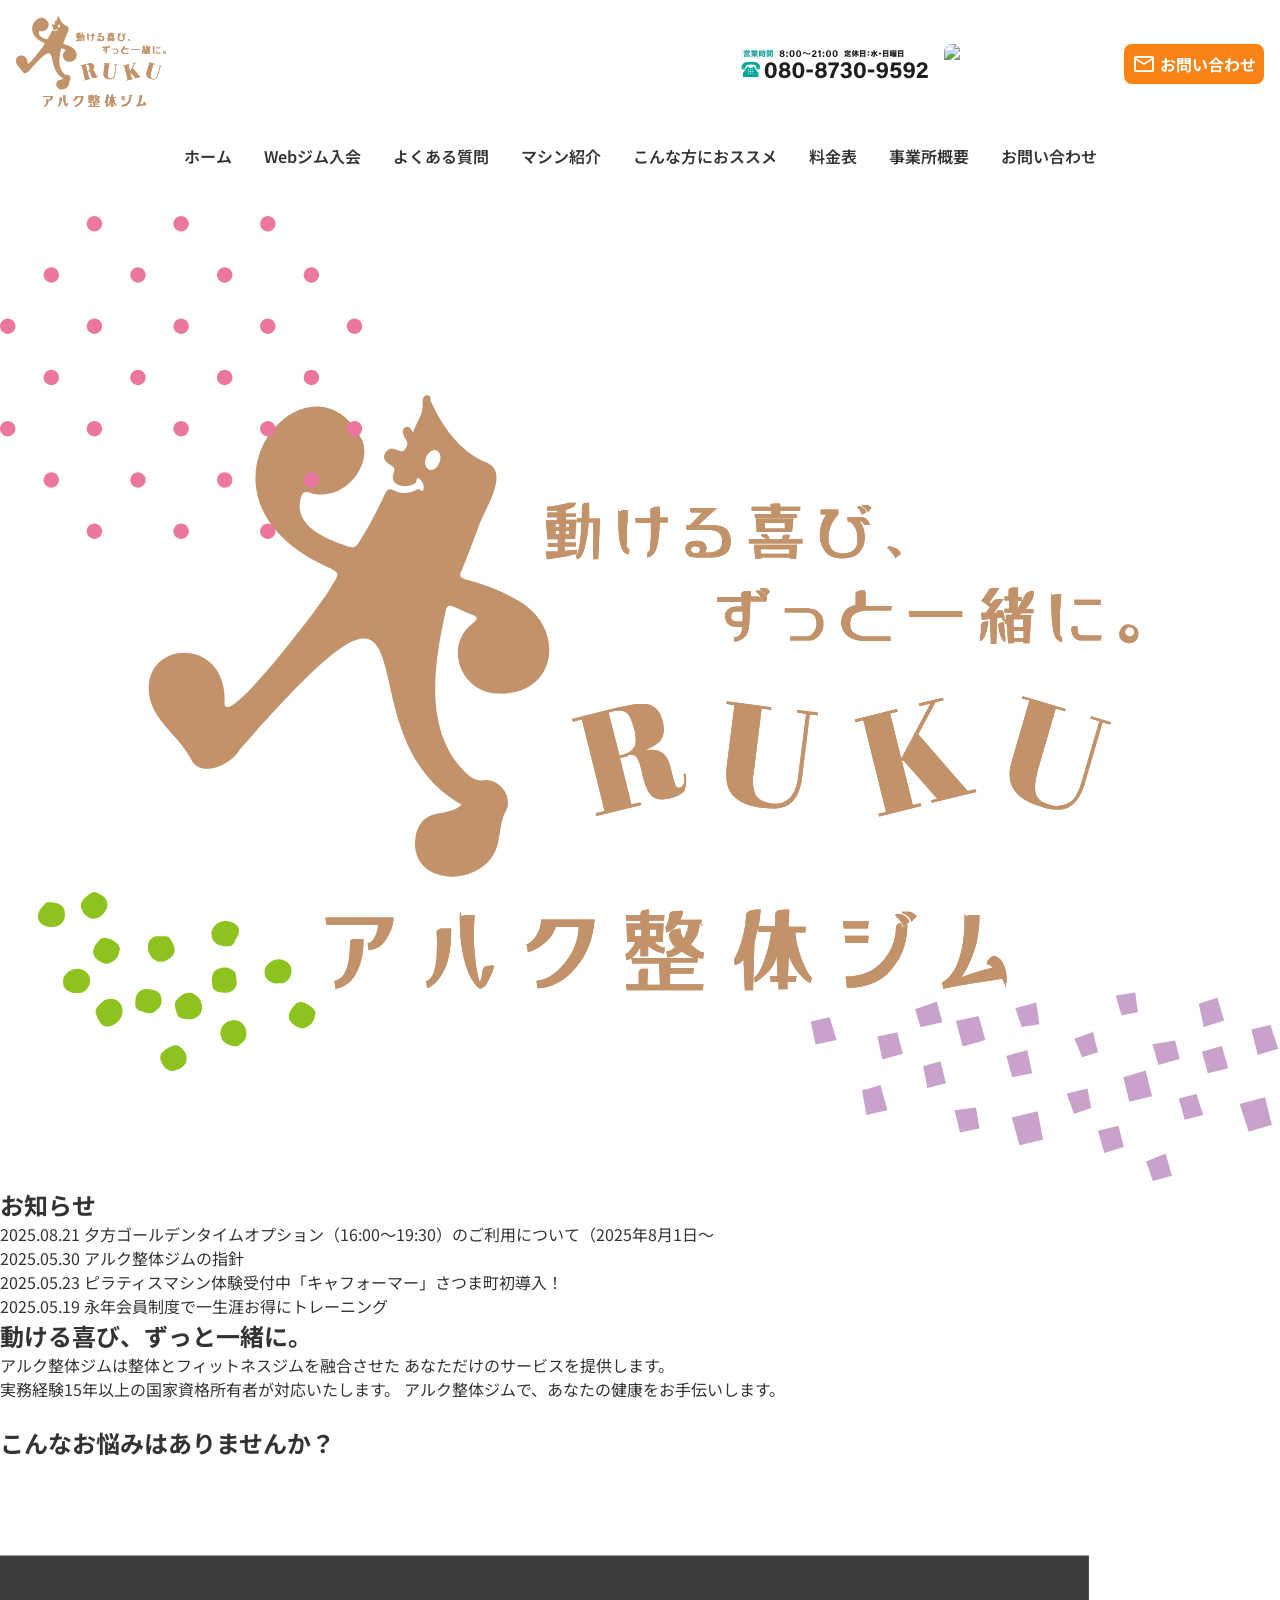
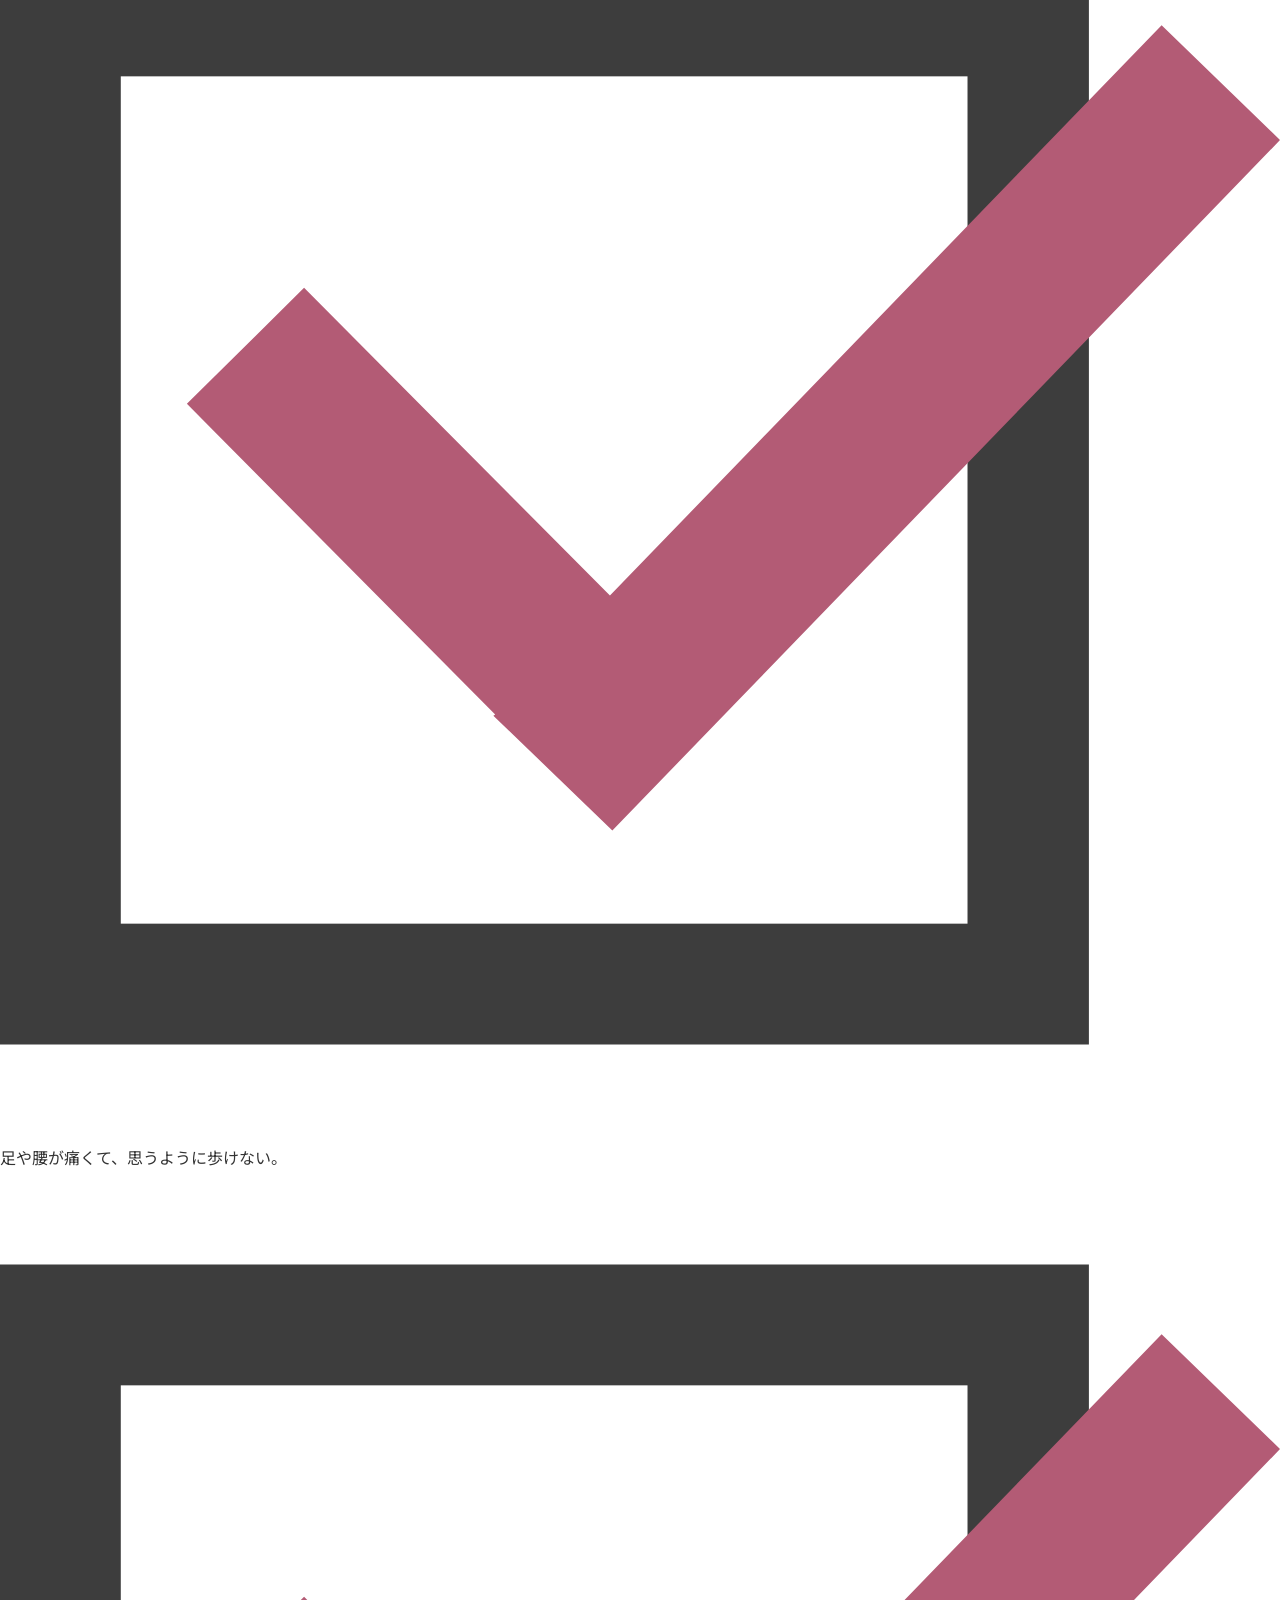
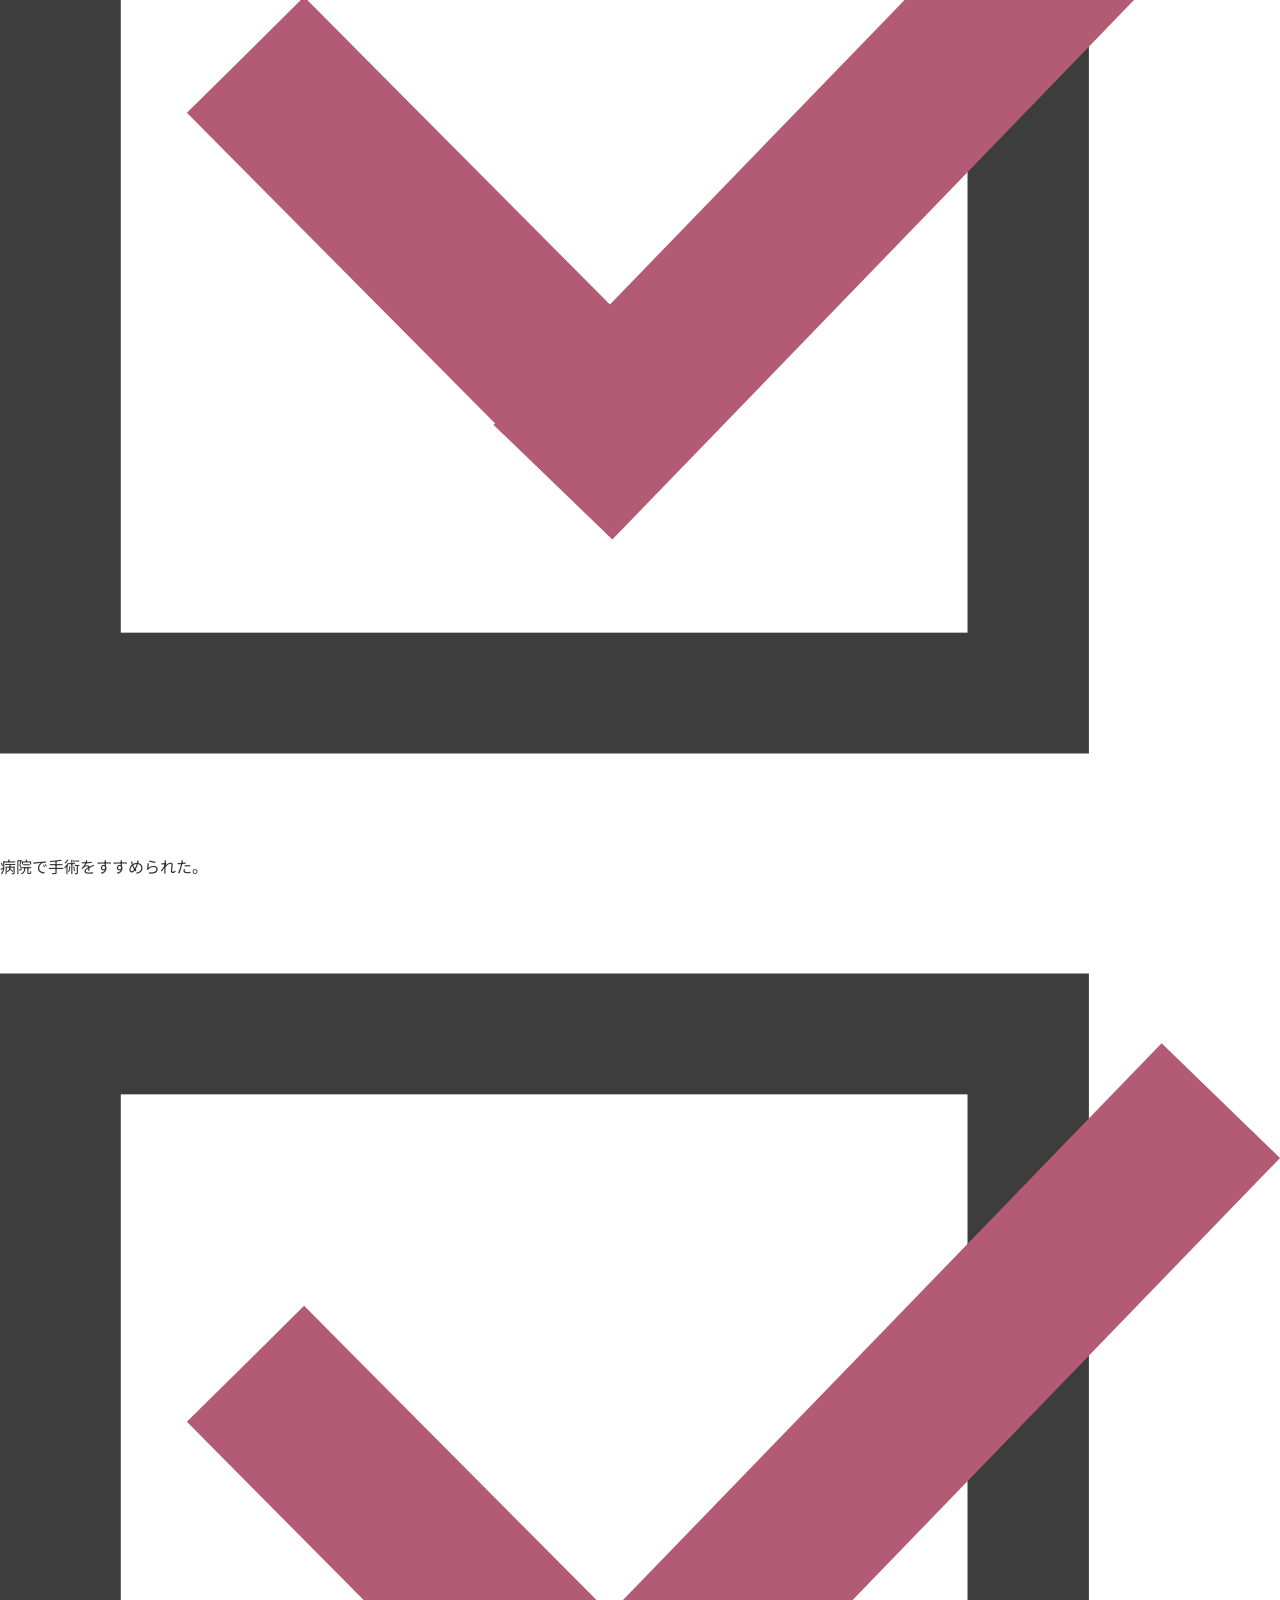
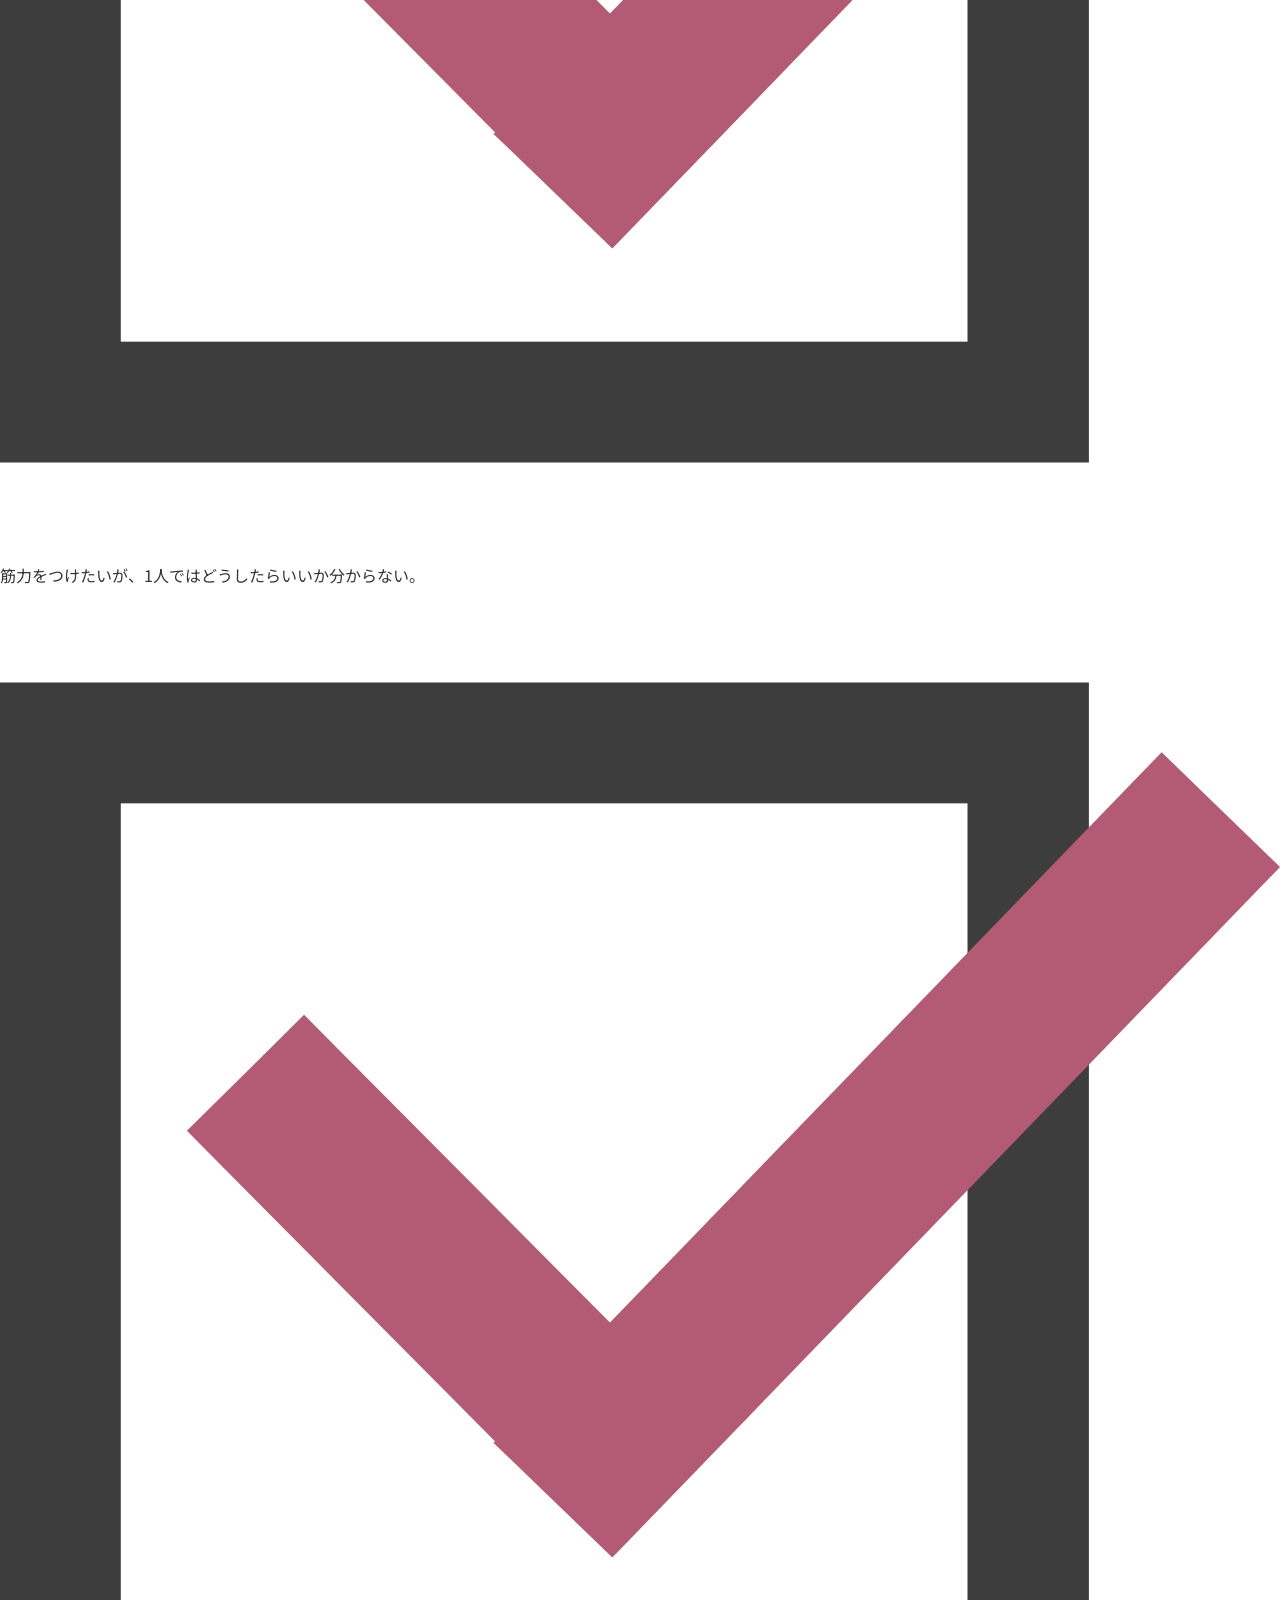
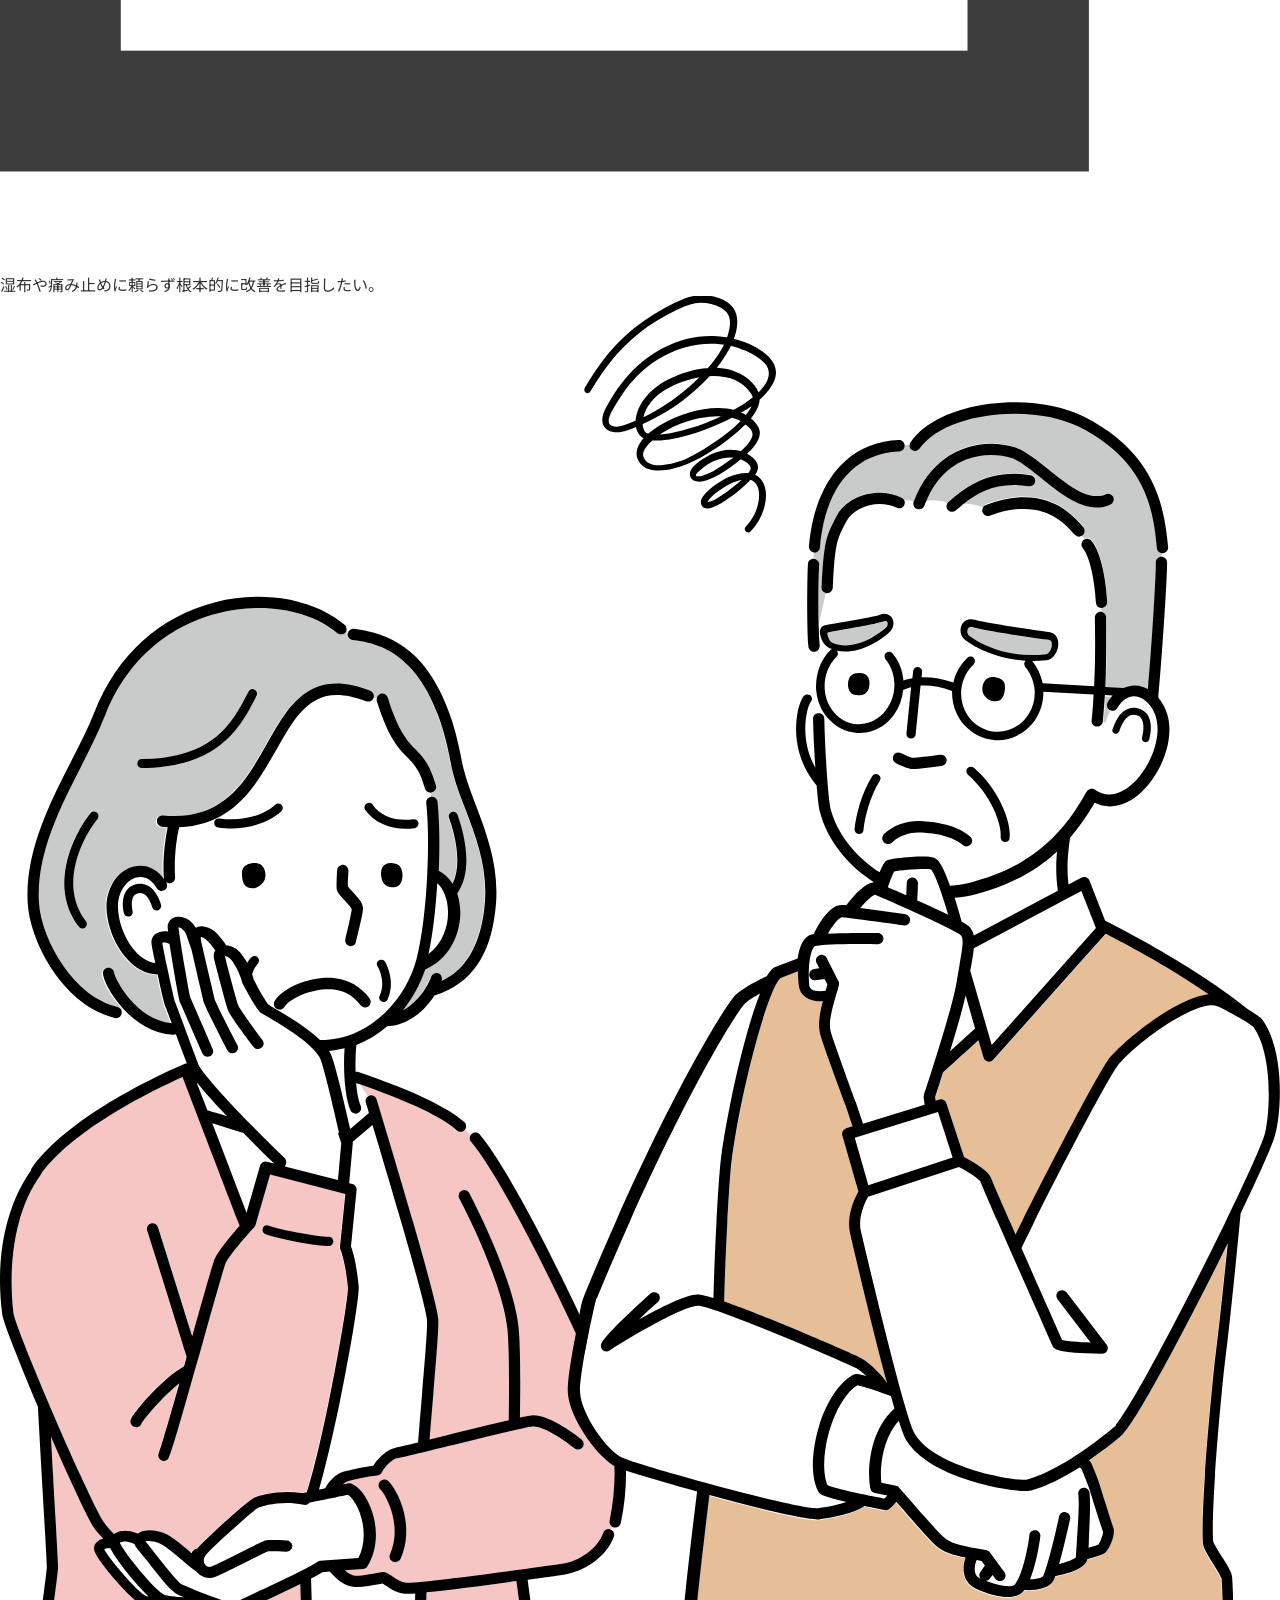
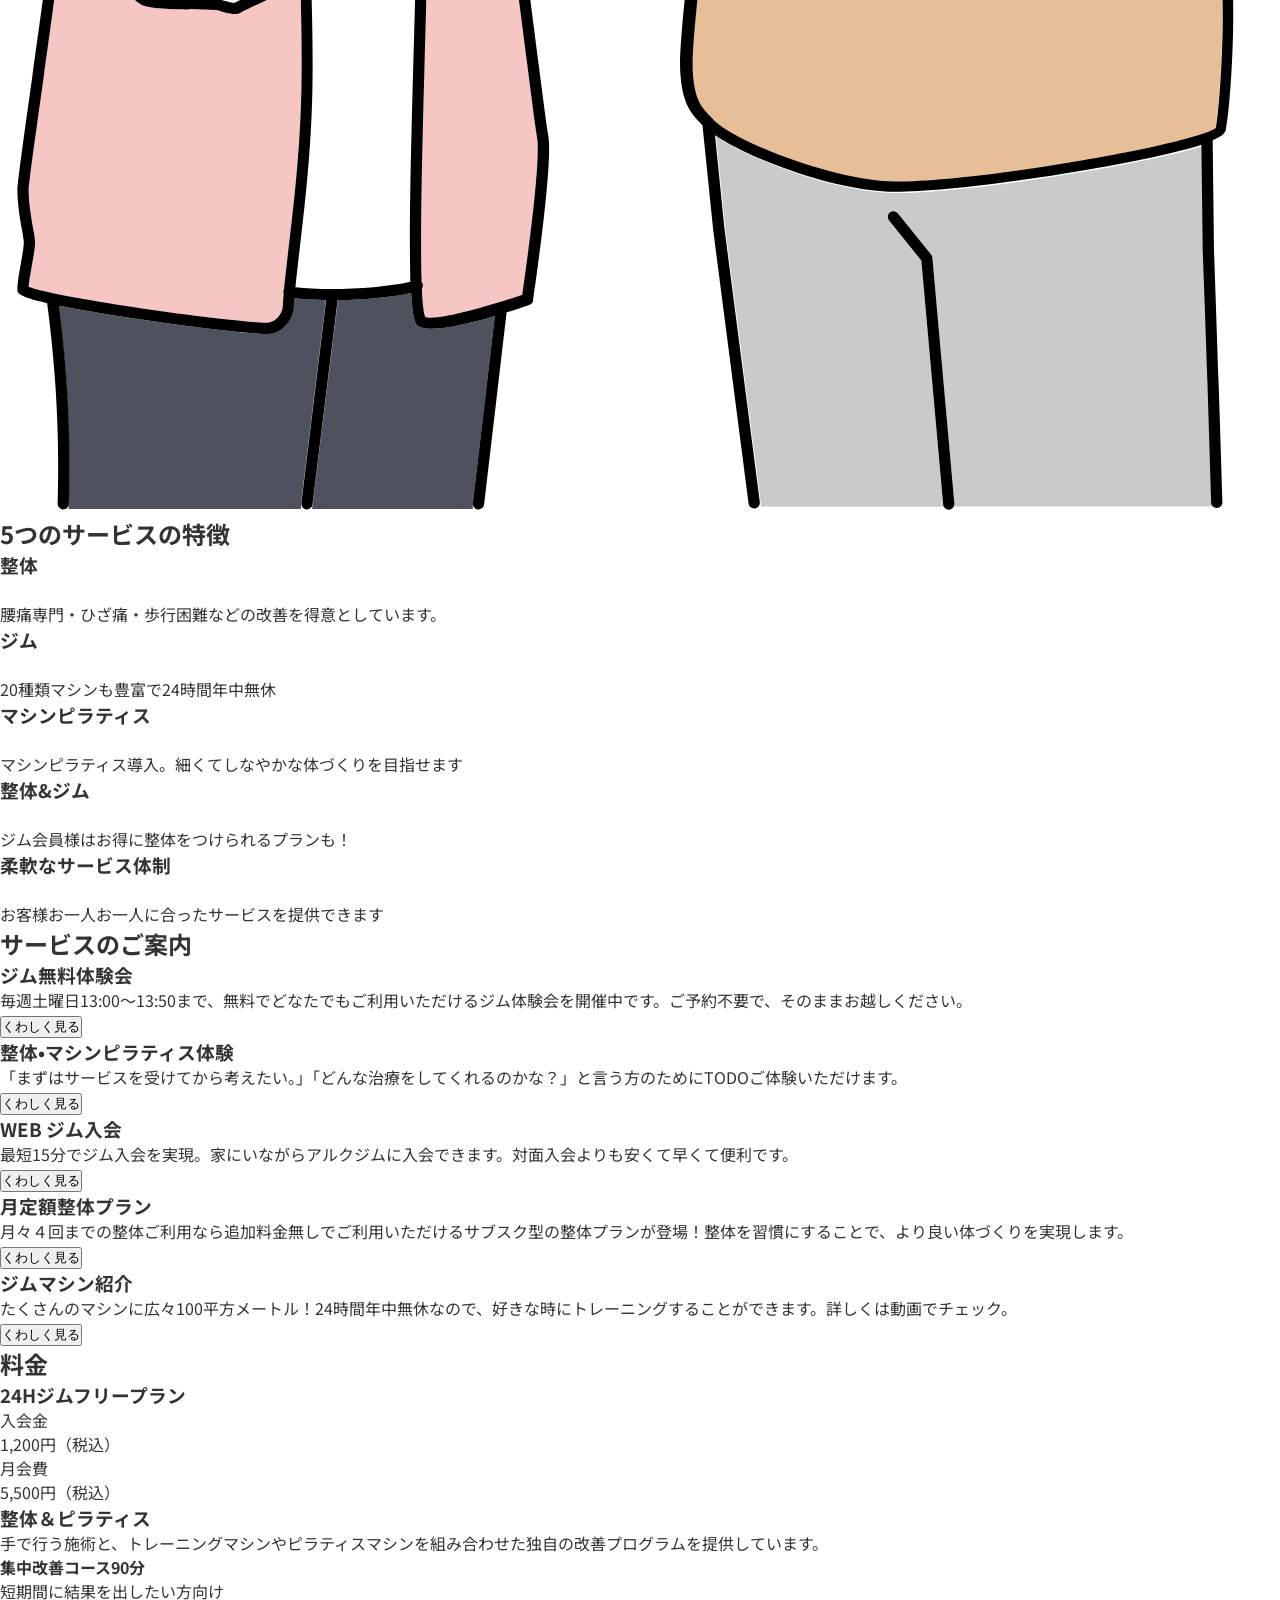
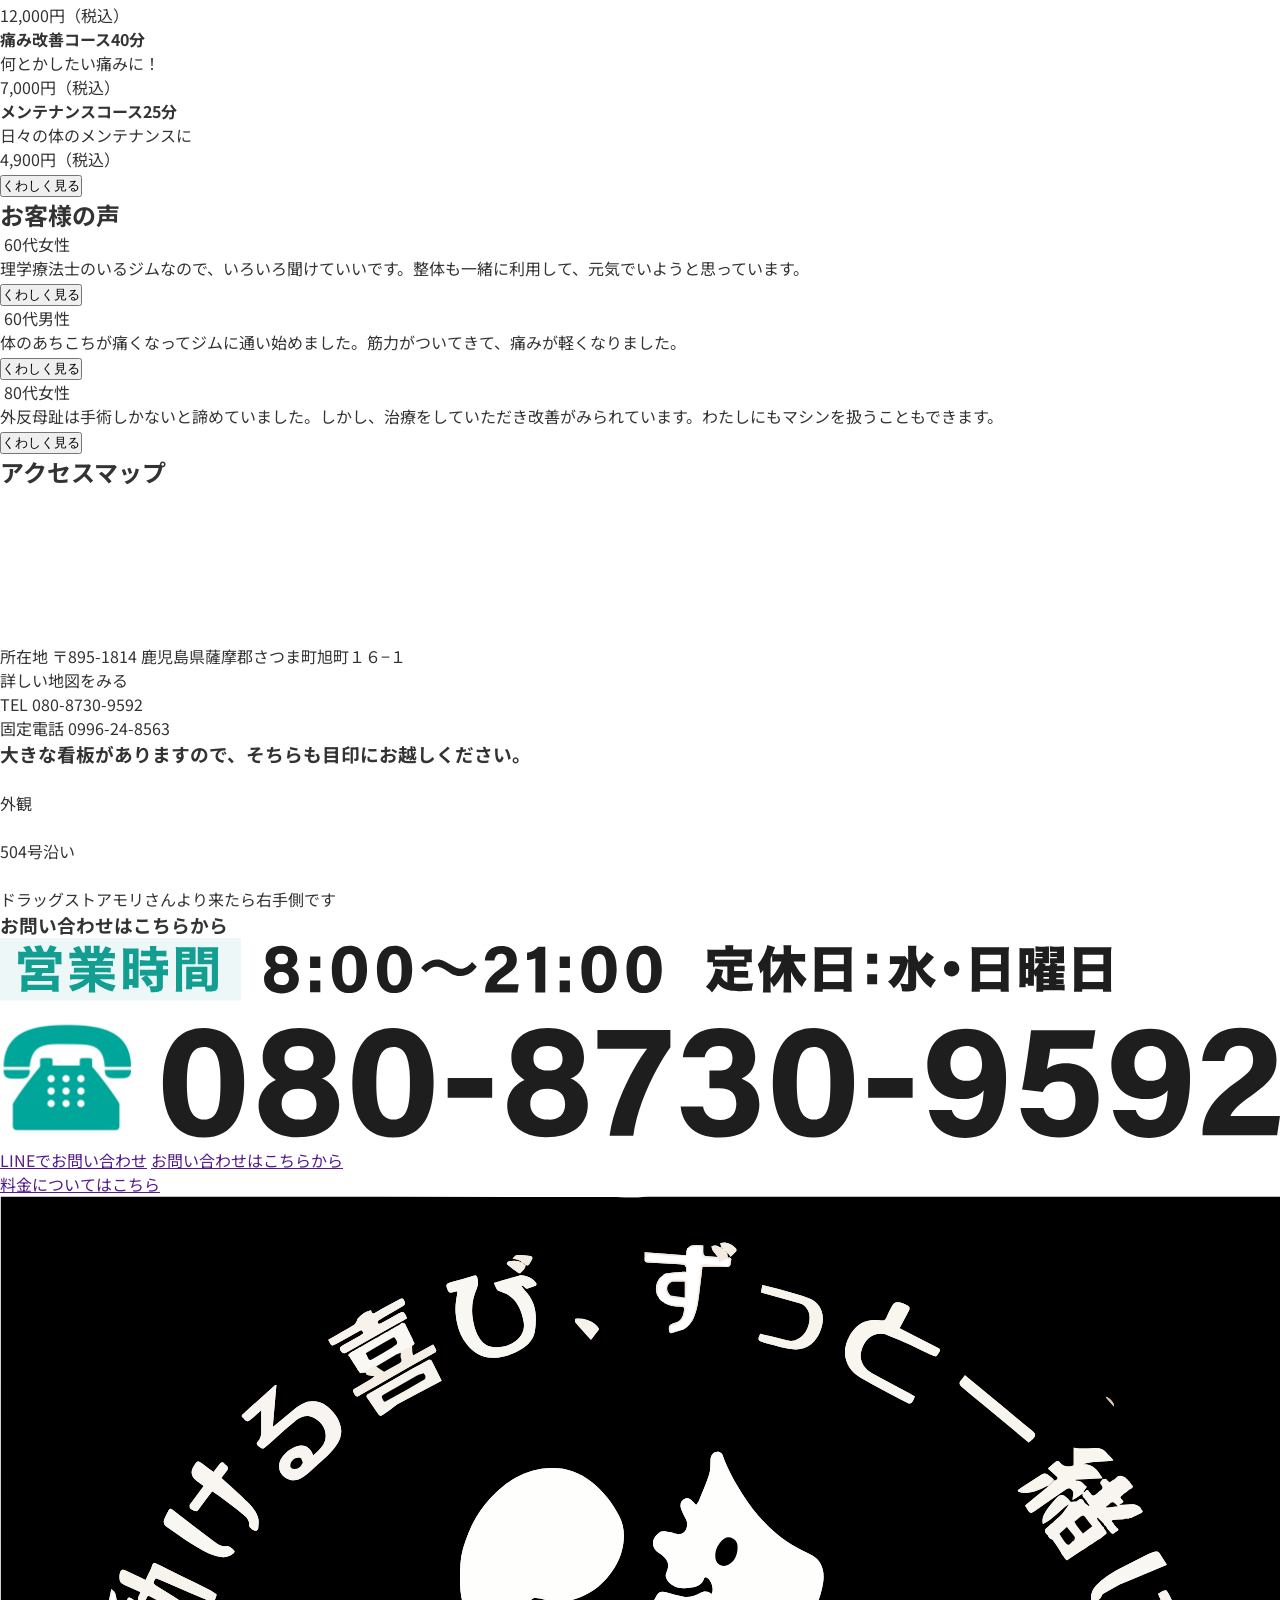
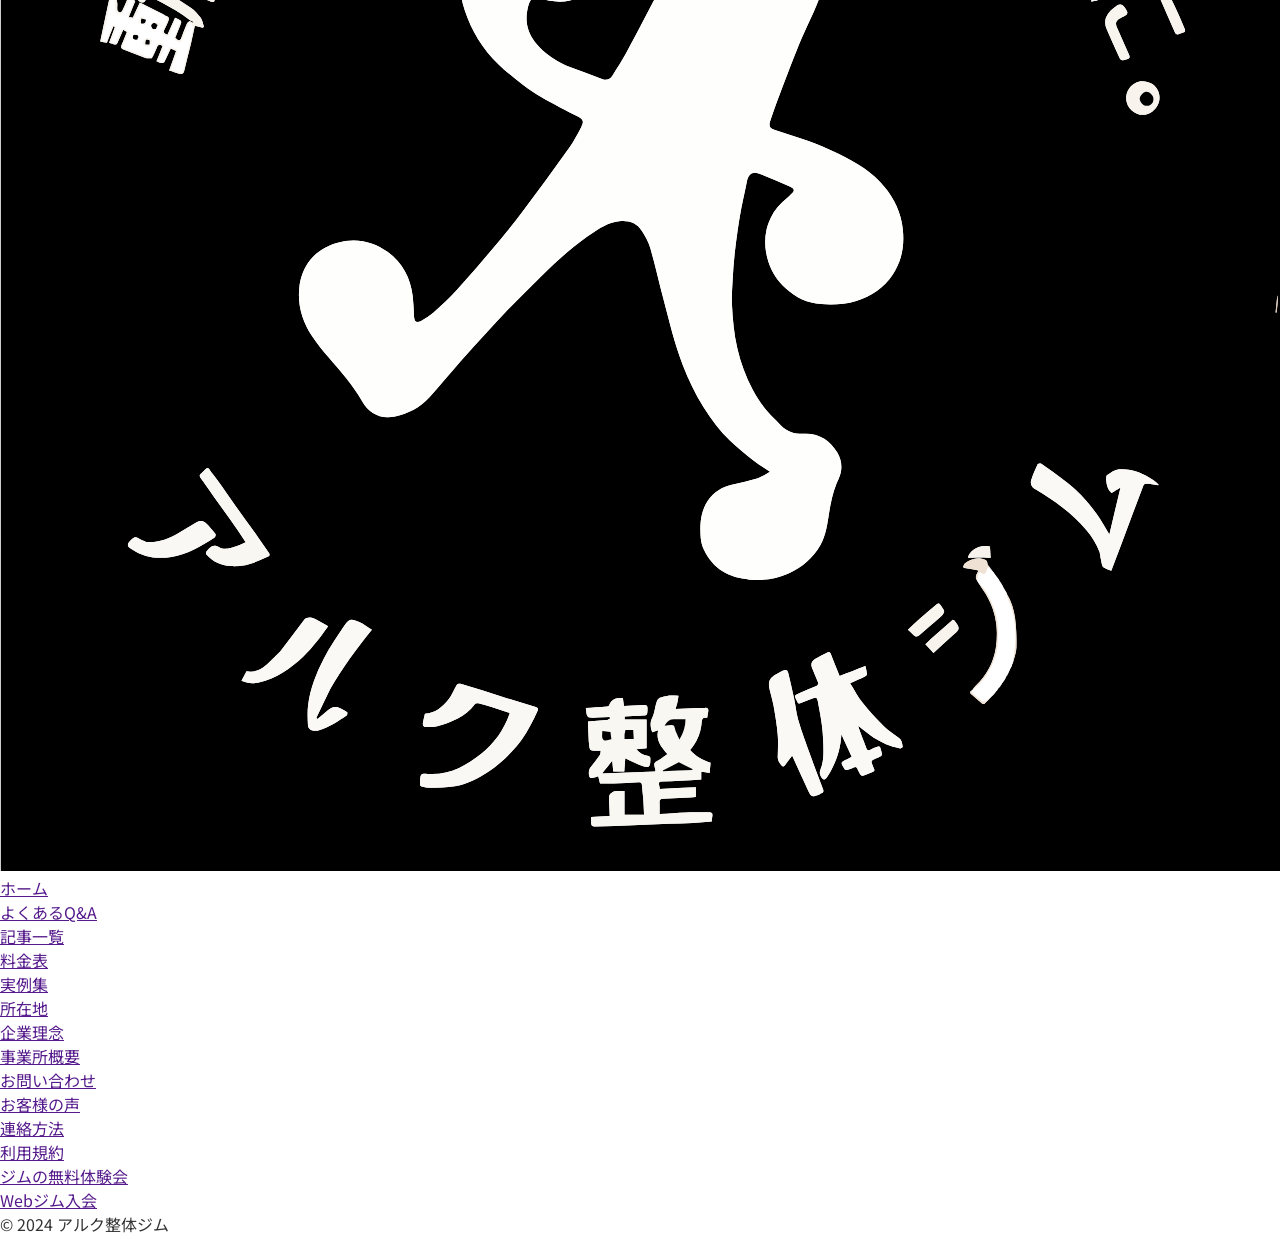
==== index.html @ ef6fdf15 "Add nav dropdown button" ====
<!DOCTYPE html>
<html lang="en">
  <head>
    <meta charset="UTF-8">
    <meta name="viewport" content="width=device-width, initial-scale=1.0">
    <meta name="description" content="アルク整体ジム">
    <link rel="stylesheet" href="styles.css">
    <script src="script.js" defer></script>
    <title>アルク整体ジム</title>
  </head>
  <body>
    <header class="header">
      <div class="header-top">
        <a href="">
          <img class="header-logo" src="assets/images/aruku-logo.svg" alt="動ける喜び、ずっと一緒に。アルク整体ジム">
        </a>
        <div>
          <a id="header-phone-banner" class="btn header-btn" href="">
            <img src="assets/images/phone-banner.svg" alt="080-8730-9592">
          </a>
          <a id="header-line-banner" class="btn header-btn" href="">
            <img src="assets/images/line-banner.png" alt="LINEでお問い合わせ">
          </a>
          <a id="header-contact-btn" class="btn header-btn btn-contact" href="">
            <svg>
              <use href="assets/icons.svg#mail-icon"></use>
            </svg>
            <span>お問い合わせ</span>
          </a>
          <button id="nav-dropdown-btn" class="btn">
            <svg>
              <use href="assets/icons.svg#menu-icon"></use>
            </svg>
          </button>
        </div>
      </div>
      <nav class="header-nav">
        <ul>
          <li><a href="#">ホーム</a></li>
          <li><a href="#">Webジム入会</a></li>
          <li><a href="#">よくある質問</a></li>
          <li><a href="#">マシン紹介</a></li>
          <li><a href="#">こんな方におススメ</a></li>
          <li><a href="#">料金表</a></li>
          <li><a href="#">事業所概要</a></li>
          <li><a href="#">お問い合わせ</a></li>
        </ul>
      </nav>
    </header>
    <section>
      <img src="assets/images/hero-img.png" alt="">
      <img src="assets/images/aruku-logo-decorated.svg" alt="動ける喜び、ずっと一緒に。アルク整体ジム">
      <div>
        <h2>お知らせ</h2>
        <ul>
          <li>
            <span>2025.08.21</span>
            <span>夕方ゴールデンタイムオプション（16:00〜19:30）のご利用について（2025年8月1日〜</span>
          </li>
          <li>
            <span>2025.05.30</span>
            <span>アルク整体ジムの指針</span>
          </li>
          <li>
            <span>2025.05.23</span>
            <span>ピラティスマシン体験受付中「キャフォーマー」さつま町初導入！</span>
          </li>
          <li>
            <span>2025.05.19</span>
            <span>永年会員制度で一生涯お得にトレーニング</span>
          </li>
        </ul>
      </div>
    </section>
    <section>
      <div>
        <h2>動ける喜び、ずっと一緒に。</h2>
        <p>アルク整体ジムは整体とフィットネスジムを融合させた
あなただけのサービスを提供します。</p>
        <p>実務経験15年以上の国家資格所有者が対応いたします。
アルク整体ジムで、あなたの健康をお手伝いします。</p>
        <img src="assets/images/photos/seitai-session.png" alt="">
      </div>
    </section>
    <section>
      <h2>こんなお悩みはありませんか？</h2>
      <ul>
        <li>
          <img src="assets/images/icons/checkbox-icon.svg" alt="">
          <span>足や腰が痛くて、思うように歩けない。</span>
        </li>
        <li>
          <img src="assets/images/icons/checkbox-icon.svg" alt="">
          <span>病院で手術をすすめられた。</span>
        </li>
        <li>
          <img src="assets/images/icons/checkbox-icon.svg" alt="">
          <span>筋力をつけたいが、1人ではどうしたらいいか分からない。</span>
        </li>
        <li>
          <img src="assets/images/icons/checkbox-icon.svg" alt="">
          <span>湿布や痛み止めに頼らず根本的に改善を目指したい。</span>
        </li>
      </ul>
      <img src="assets/images/worrying-people.svg" alt="">
    </section>
    <section>
      <h2>5つのサービスの特徴</h2>
      <div>
        <div>
          <h3>整体</h3>
          <img src="assets/images/icons/seitai-icon.png" alt="">
          <p>腰痛専門・ひざ痛・歩行困難などの改善を得意としています。</p>
        </div>
        <div>
          <h3>ジム</h3>
          <img src="assets/images/icons/gym-icon.png" alt="">
          <p>20種類マシンも豊富で24時間年中無休</p>
        </div>
        <div>
          <h3>マシンピラティス</h3>
          <img src="assets/images/icons/shield-icon.png" alt="">
          <p>マシンピラティス導入。細くてしなやかな体づくりを目指せます</p>
        </div>
        <div>
          <h3>整体&ジム</h3>
          <img src="assets/images/icons/toku-icon.png" alt="">
          <p>ジム会員様はお得に整体をつけられるプランも！</p>
        </div>
        <div>
          <h3>柔軟なサービス体制</h3>
          <img src="assets/images/icons/hand-heart-icon.png" alt="">
          <p>お客様お一人お一人に合ったサービスを提供できます</p>
        </div>
      </div>
    </section>
    <section>
      <h2>サービスのご案内</h2>
      <div>
        <h3>ジム無料体験会</h3>
        <p>毎週土曜日13:00〜13:50まで、無料でどなたでもご利用いただけるジム体験会を開催中です。ご予約不要で、そのままお越しください。</p>
        <button>くわしく見る</button>
        <img src="assets/images/photos/gym-stock-1.jpg" alt="">
      </div>
      <div>
        <h3>整体•マシンピラティス体験</h3>
        <p>「まずはサービスを受けてから考えたい。」「どんな治療をしてくれるのかな？」と言う方のためにTODOご体験いただけます。</p>
        <button>くわしく見る</button>
        <img src="assets/images/photos/gym-stock-2.jpg" alt="">
      </div>
      <div>
        <h3>WEB ジム入会</h3>
        <p>最短15分でジム入会を実現。家にいながらアルクジムに入会できます。対面入会よりも安くて早くて便利です。</p>
        <button>くわしく見る</button>
        <img src="assets/images/photos/woman-browsing.jpg" alt="">
      </div>
      <div>
        <h3>月定額整体プラン</h3>
        <p>月々４回までの整体ご利用なら追加料金無しでご利用いただけるサブスク型の整体プランが登場！整体を習慣にすることで、より良い体づくりを実現します。</p>
        <button>くわしく見る</button>
        <img src="assets/images/photos/seitai-stock.jpg" alt="">
      </div>
      <div>
        <h3>ジムマシン紹介</h3>
        <p>たくさんのマシンに広々100平方メートル！24時間年中無休なので、好きな時にトレーニングすることができます。詳しくは動画でチェック。</p>
        <button>くわしく見る</button>
        <img src="assets/images/photos/seitai-stock.jpg" alt="">
      </div>
    </section>
    <section>
      <h2>料金</h2>
      <div>
        <h3>24Hジムフリープラン</h3>
        <div>
          <p>入会金</p>
          <p><span>1,200</span>円（税込）</p>
        </div>
        <div>
          <p>月会費</p>
          <p><span>5,500</span>円（税込）</p>
        </div>
      </div>
      <h3>整体＆ピラティス</h3>
      <p>手で行う施術と、トレーニングマシンやピラティスマシンを組み合わせた独自の改善プログラムを提供しています。</p>
      <div>
        <div>
          <h4>集中改善コース<span>90</span>分</h4>
          <p>短期間に結果を出したい方向け</p>
          <p><span>12,000</span>円（税込）</p>
        </div>
        <div>
          <h4>痛み改善コース<span>40</span>分</h4>
          <p>何とかしたい痛みに！</p>
          <p><span>7,000</span>円（税込）</p>
        </div>
        <div>
          <h4>メンテナンスコース<span>25</span>分</h4>
          <p>日々の体のメンテナンスに</p>
          <p><span>4,900</span>円（税込）</p>
        </div>
      </div>
      <button>くわしく見る</button>
    </section>
    <section>
      <h2>お客様の声</h2>
      <div>
        <div>
          <div>
            <img src="assets/images/icons/customer-avatar-1.png" alt="">
            <span>60代女性</span>
          </div>
          <p>理学療法士のいるジムなので、いろいろ聞けていいです。整体も一緒に利用して、元気でいようと思っています。</p>
          <button>くわしく見る</button>
        </div>
        <div>
          <div>
            <img src="assets/images/icons/customer-avatar-2.png" alt="">
            <span>60代男性</span>
          </div>
          <p>体のあちこちが痛くなってジムに通い始めました。筋力がついてきて、痛みが軽くなりました。</p>
          <button>くわしく見る</button>
        </div>
        <div>
          <div>
            <img src="assets/images/icons/customer-avatar-3.png" alt="">
            <span>80代女性</span>
          </div>
          <p>外反母趾は手術しかないと諦めていました。しかし、治療をしていただき改善がみられています。わたしにもマシンを扱うこともできます。</p>
          <button>くわしく見る</button>
        </div>
      </div>
    </section>
    <section>
      <h2>アクセスマップ</h2>
      <div>
        <iframe src="https://www.google.com/maps/embed?pb=!1m18!1m12!1m3!1d3386.9134024795435!2d130.4509080760842!3d31.90895017403845!2m3!1f0!2f0!3f0!3m2!1i1024!2i768!4f13.1!3m3!1m2!1s0x353e4dd264e56005%3A0xbbcc8d6bfd4e9d2e!2z44Ki44Or44Kv6Kiq5ZWP44Oq44OP44OT44Oq44K144O844OT44K5!5e0!3m2!1sja!2sjp!4v1733452319659!5m2!1sja!2sjp" width="100%" height="100%" style="border:0;" allowfullscreen="" loading="lazy" referrerpolicy="no-referrer-when-downgrade"></iframe>
      </div>
      <div>
        <div>
          <span>所在地</span>
          <span>〒895-1814 鹿児島県薩摩郡さつま町旭町１６−１<br>詳しい地図をみる</span>
        </div>
        <div>
          <span>TEL</span>
          <span>080-8730-9592</span>
        </div>
        <div>
          <span>固定電話</span>
          <span>0996-24-8563</span>
        </div>
      </div>
      <h3>大きな看板がありますので、そちらも目印にお越しください。</h3>
      <div>
        <div>
          <figure>
            <img src="assets/images/photos/gym-exterior-1.jpg" alt="">
            <figcaption>外観</figcaption>
          </figure>
        </div>
        <div>
          <figure>
            <img src="assets/images/photos/gym-exterior-2.jpg" alt="">
            <figcaption>504号沿い</figcaption>
          </figure>
        </div>
        <div>
          <figure>
            <img src="assets/images/photos/gym-exterior-3.jpg" alt="">
            <figcaption>ドラッグストアモリさんより来たら右手側です</figcaption>
          </figure>
        </div>
      </div>
    </section>
    <section>
      <div>
        <h3>お問い合わせはこちらから</h3>
        <img src="assets/images/phone-banner.svg" alt="">
        <div>
          <a href="">LINEでお問い合わせ</a>
          <a href="">お問い合わせはこちらから</a>
        </div>
        <a href="">料金についてはこちら</a>
      </div>
    </section>
    <footer>
      <div>
        <img src="assets/images/aruku-logo-round.svg" alt="">
        <ul>
          <li>
            <a href="">ホーム</a>
          </li>
          <li>
            <a href="">よくあるQ&A</a>
          </li>
          <li>
            <a href="">記事一覧</a>
          </li>
          <li>
            <a href="">料金表</a>
          </li>
          <li>
            <a href="">実例集</a>
          </li>
          <li>
            <a href="">所在地</a>
          </li>
          <li>
            <a href="">企業理念</a>
          </li>
          <li>
            <a href="">事業所概要</a>
          </li>
          <li>
            <a href="">お問い合わせ</a>
          </li>
          <li>
            <a href="">お客様の声</a>
          </li>
          <li>
            <a href="">連絡方法</a>
          </li>
          <li>
            <a href="">利用規約</a>
          </li>
          <li>
            <a href="">ジムの無料体験会</a>
          </li>
          <li>
            <a href="">Webジム入会</a>
          </li>
        </ul>
      </div>
      <div>
        <p>© 2024 アルク整体ジム</p>
      </div>
    </footer>
  </body>
</html>
---- styles.css ----
@import url('https://fonts.googleapis.com/css2?family=Noto+Sans+JP:wght@100..900&display=swap');

:root {
  --color-cherub: #fae0e7;
  --color-cosmic: #713748;
  --color-deep-blush: #e77193;
  --color-ecstasy: #fb8214;
  --color-gallery: #eeeeee;
  --color-mine-shaft: #333333;
  --color-white: #ffffff;
}

* {
  box-sizing: border-box;
  margin: 0;
  padding: 0;
}

body {
  color: var(--color-mine-shaft);
  font-family: "Noto Sans JP", sans-serif;
  font-optical-sizing: auto;
  font-style: normal;
  font-weight: normal;
}

.btn {
  cursor: pointer;
  display: block;
  text-decoration: none;
}

.btn-contact {
  background-color: var(--color-ecstasy);
}

.header-top {
  align-items: center;
  display: flex;
  justify-content: space-between;
  padding: 1rem;
}

.header-top div {
  align-items: center;
  display: flex;
  gap: 1rem;
}

.header-logo {
  width: 100px;
}

.header-btn {
  align-items: center;
  border-radius: 0.5rem;
  color: var(--color-white);
  display: flex;
  font-weight: bold;
  gap: 0.25rem;
  height: 2.5rem;
  overflow: hidden;
}

.header-btn svg {
  aspect-ratio: 1;
  color: var(--color-white) !important;
  width: 1.5rem;
}

.header-btn img {
  height: 100%;
  width: auto;
}

#header-phone-banner {
  overflow: visible;
}

#header-phone-banner img {
  height: 75%;
}

#header-contact-btn {
  display: none;
  padding: 0 0.5rem;
}

#nav-dropdown-btn {
  background: none;
  border: none;
  color: var(--color-deep-blush);
}

#nav-dropdown-btn svg {
  aspect-ratio: 1;
  display: block;
  width: 3rem;
}

.header-nav {
  background-color: var(--color-cherub);
  color: var(--color-cosmic);
  font-size: 1.125rem;
}

.header-nav ul {
  align-items: stretch;
  display: flex;
  flex-direction: column;
  list-style-type: none;
}

.header-nav li {
  cursor: pointer;
}

.header-nav a {
  color: inherit;
  display: block;
  font-size: inherit;
  font-weight: 600;
  padding: 1rem 0;
  text-align: center;
  text-decoration: none;
}

.header-nav li:hover {
  background-color: var(--color-gallery);
}

@media only screen and (min-width: 768px) {
  .header-logo {
    width: 120px;
  }

  #header-contact-btn {
    display: flex !important;
  }

  #nav-dropdown-btn {
    display: none;
  }

  .header-nav {
    background-color: transparent;
    color: var(--color-mine-shaft);
    font-size: 0.75rem;
    margin-bottom: 0.25rem;
    padding: 0 1rem;
  }

  .header-nav ul {
    align-items: center;
    flex-direction: row;
    justify-content: center;
  }
  
  .header-nav li {
    border-bottom: 4px solid transparent;
    padding: 0 1rem;
  }

  .header-nav li:hover {
    color: var(--color-deep-blush);
    background-color: unset;
    border-bottom: 4px solid var(--color-deep-blush);
  }
  
}

@media only screen and (min-width: 1024px) {
  .header-logo {
    width: 150px;
  }

  .header-nav {
    font-size: inherit;
  }
}
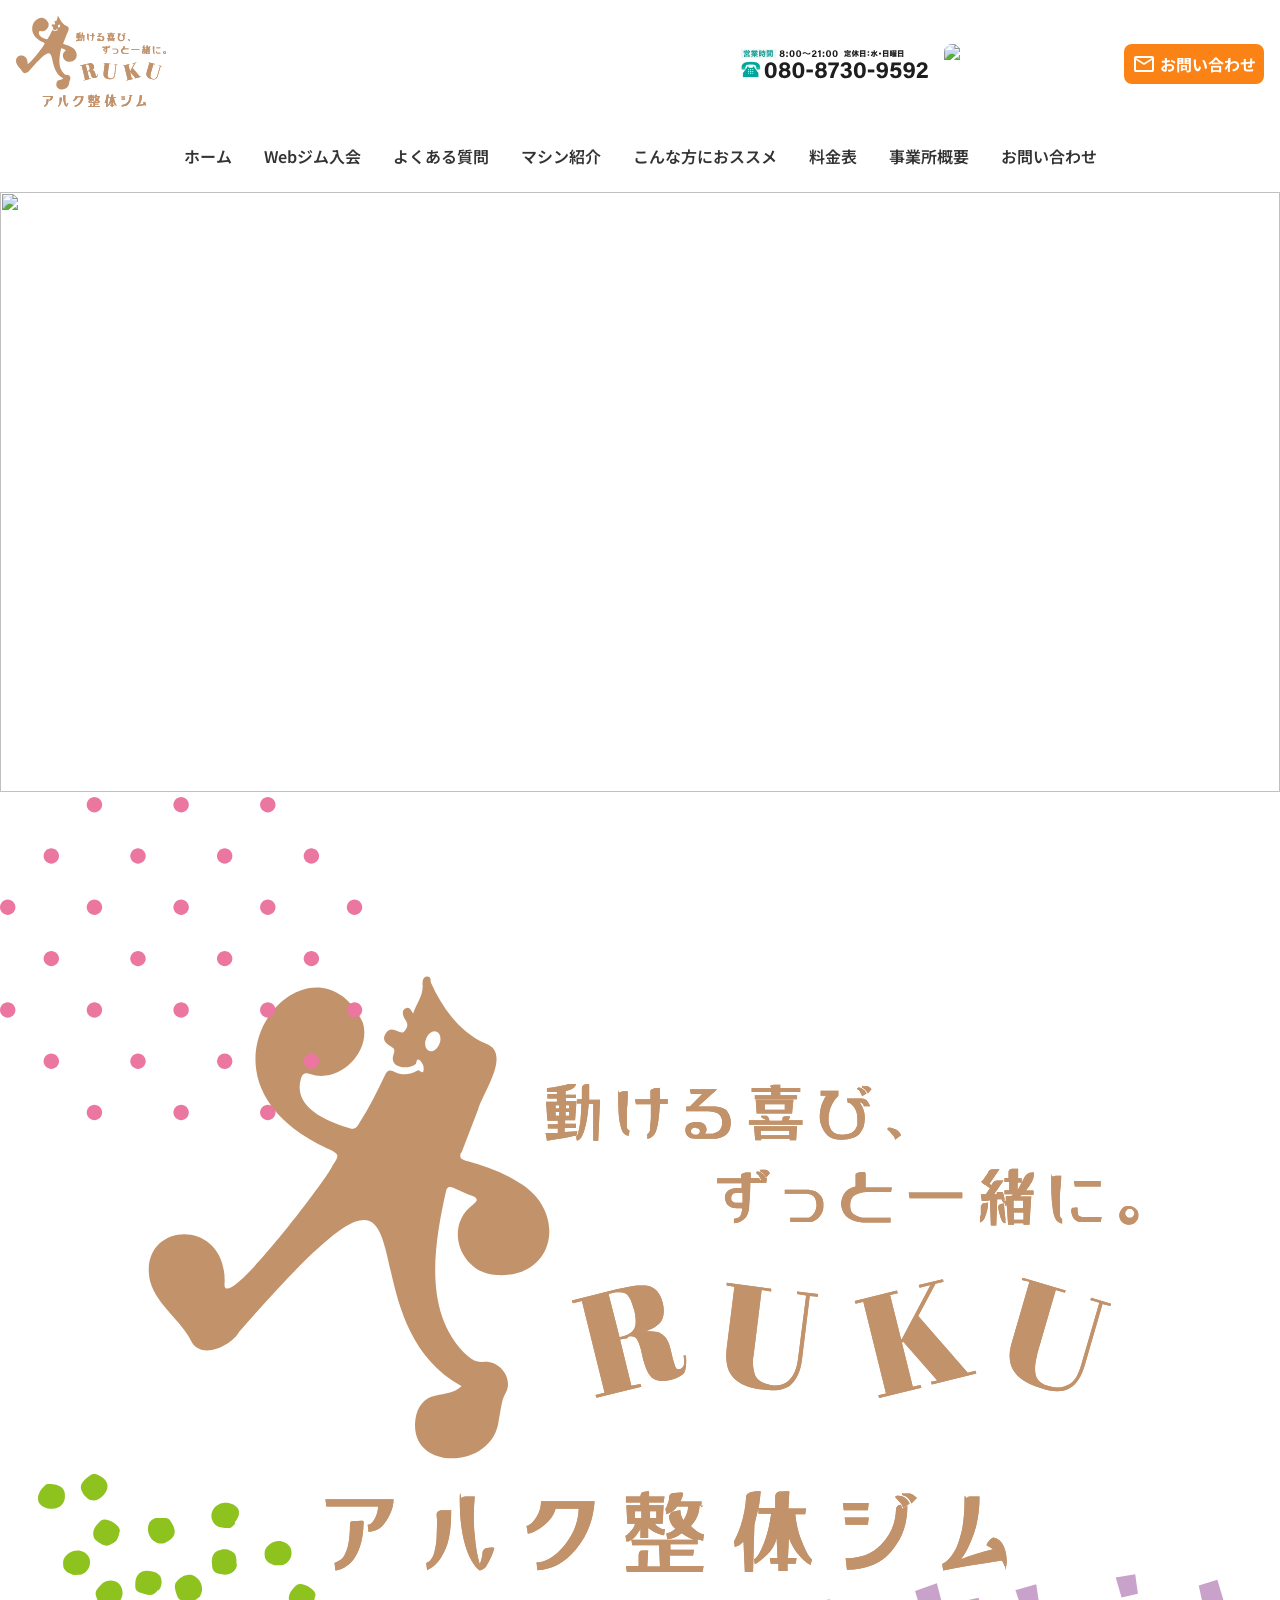
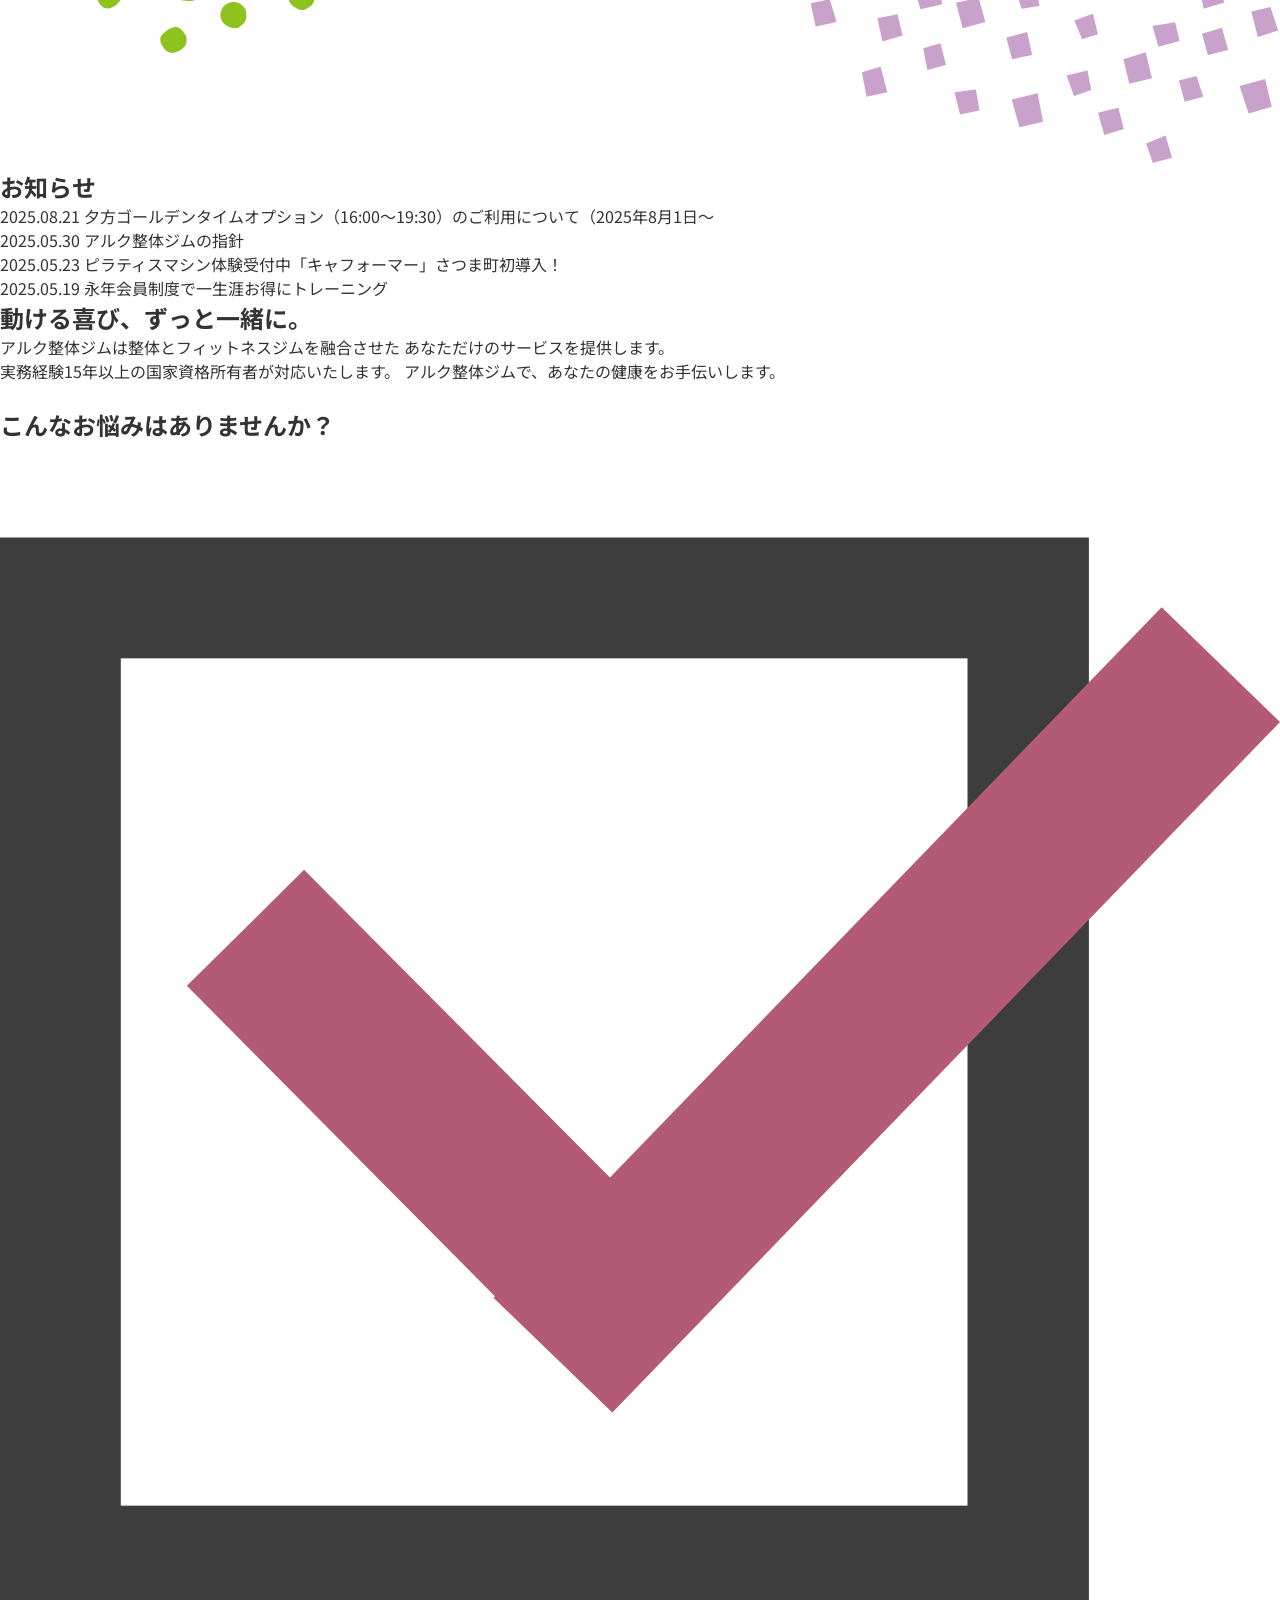
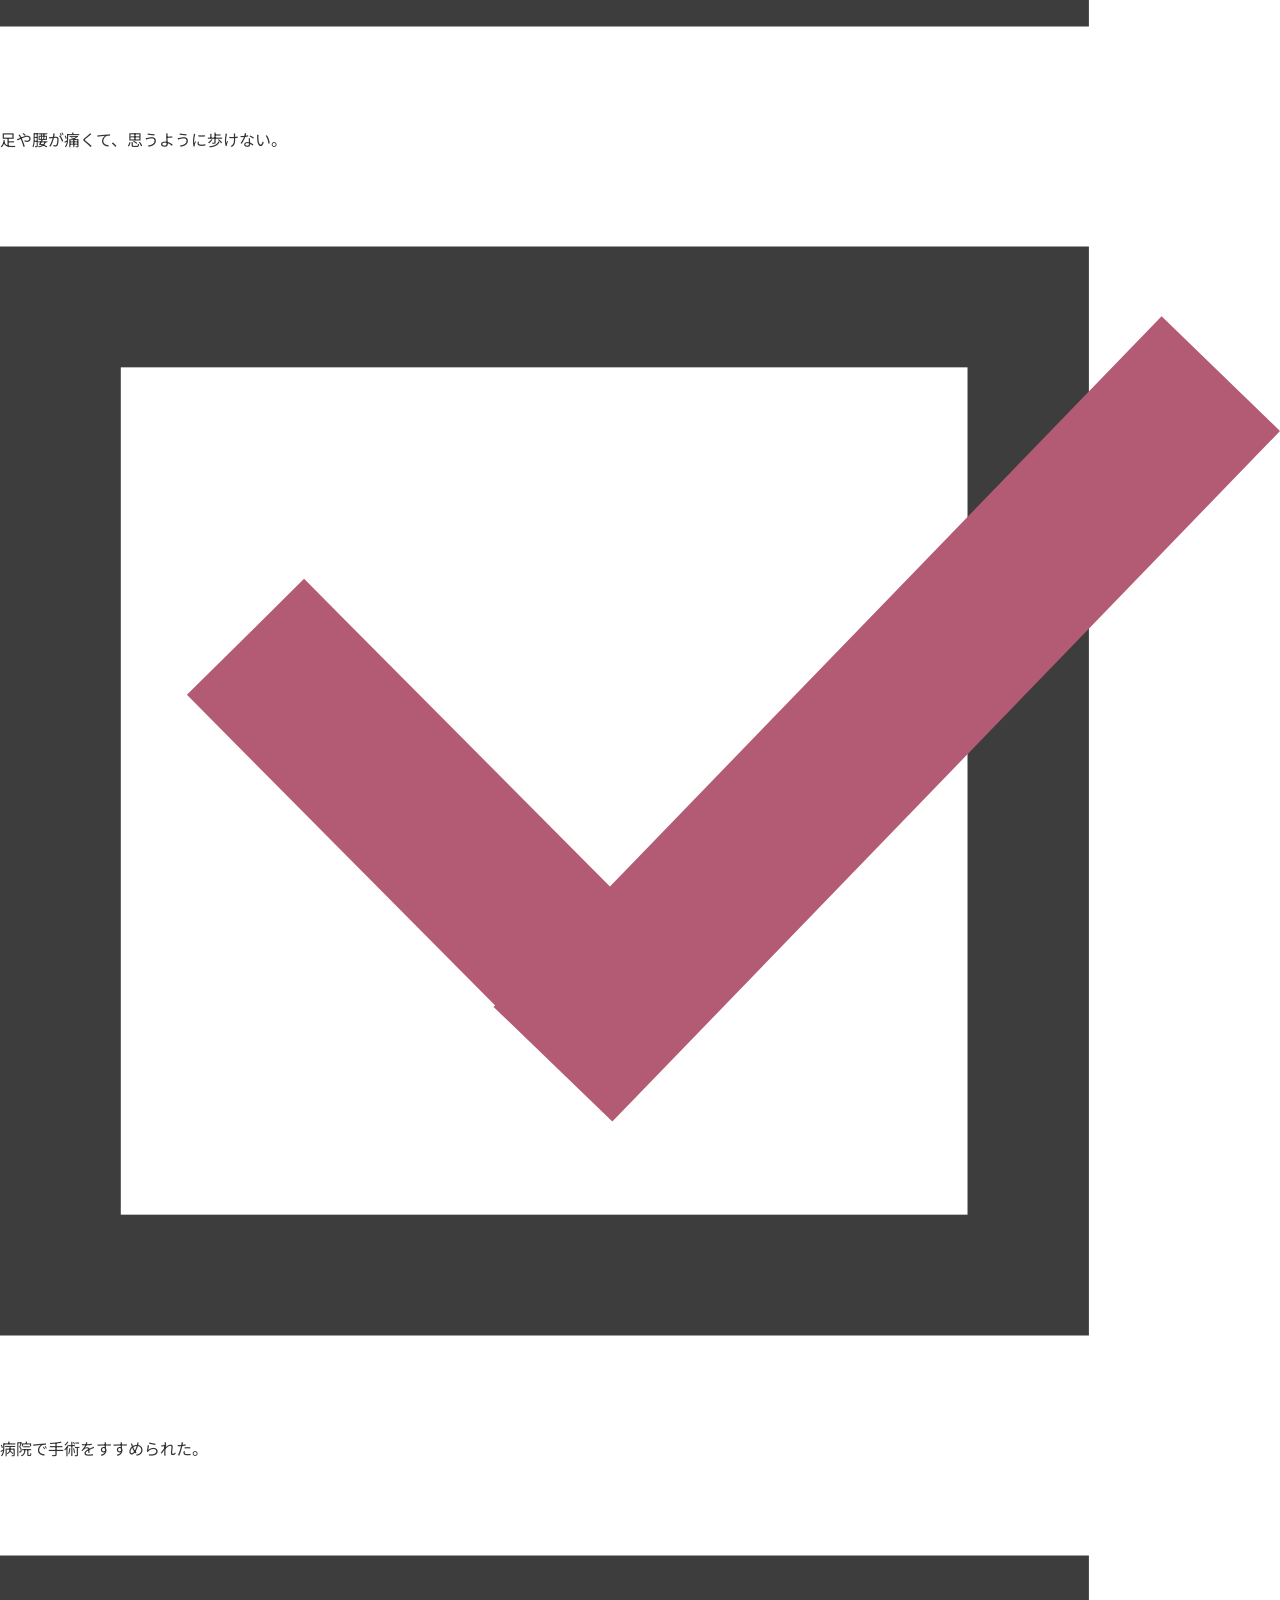
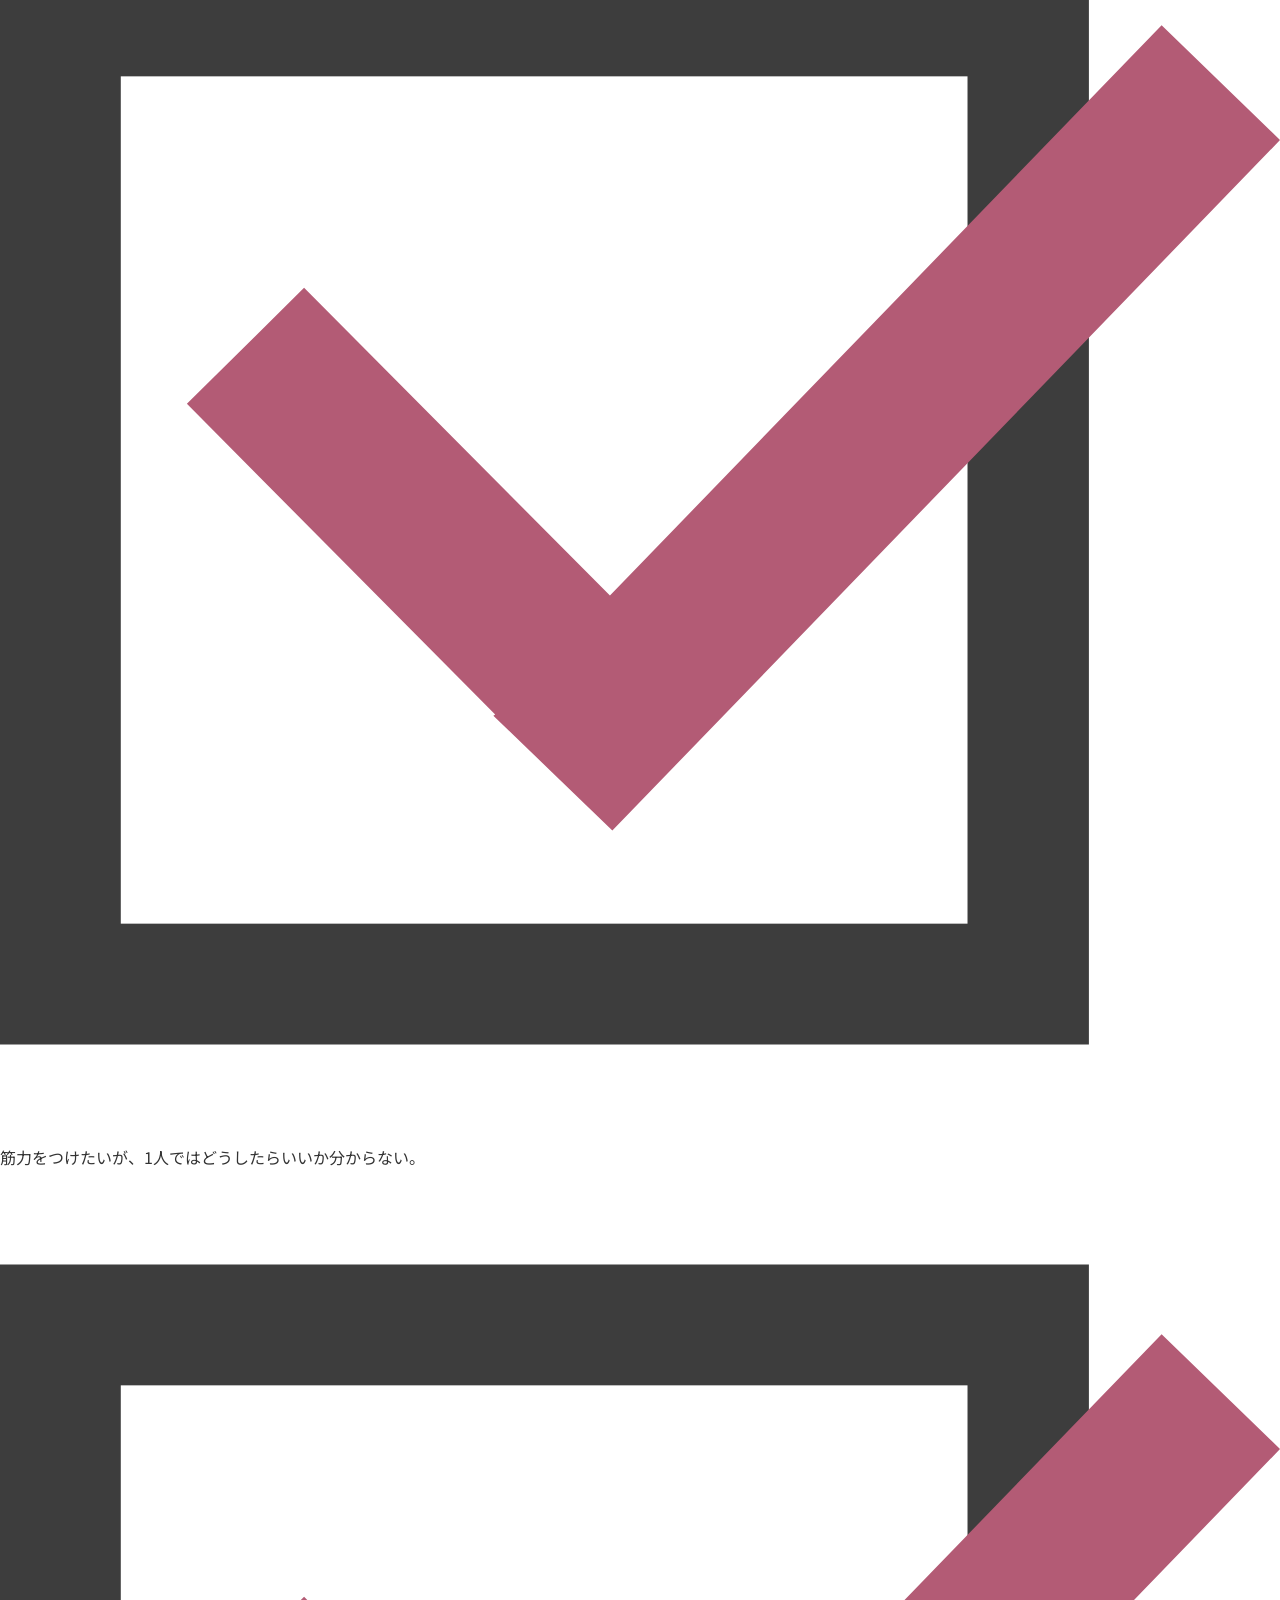
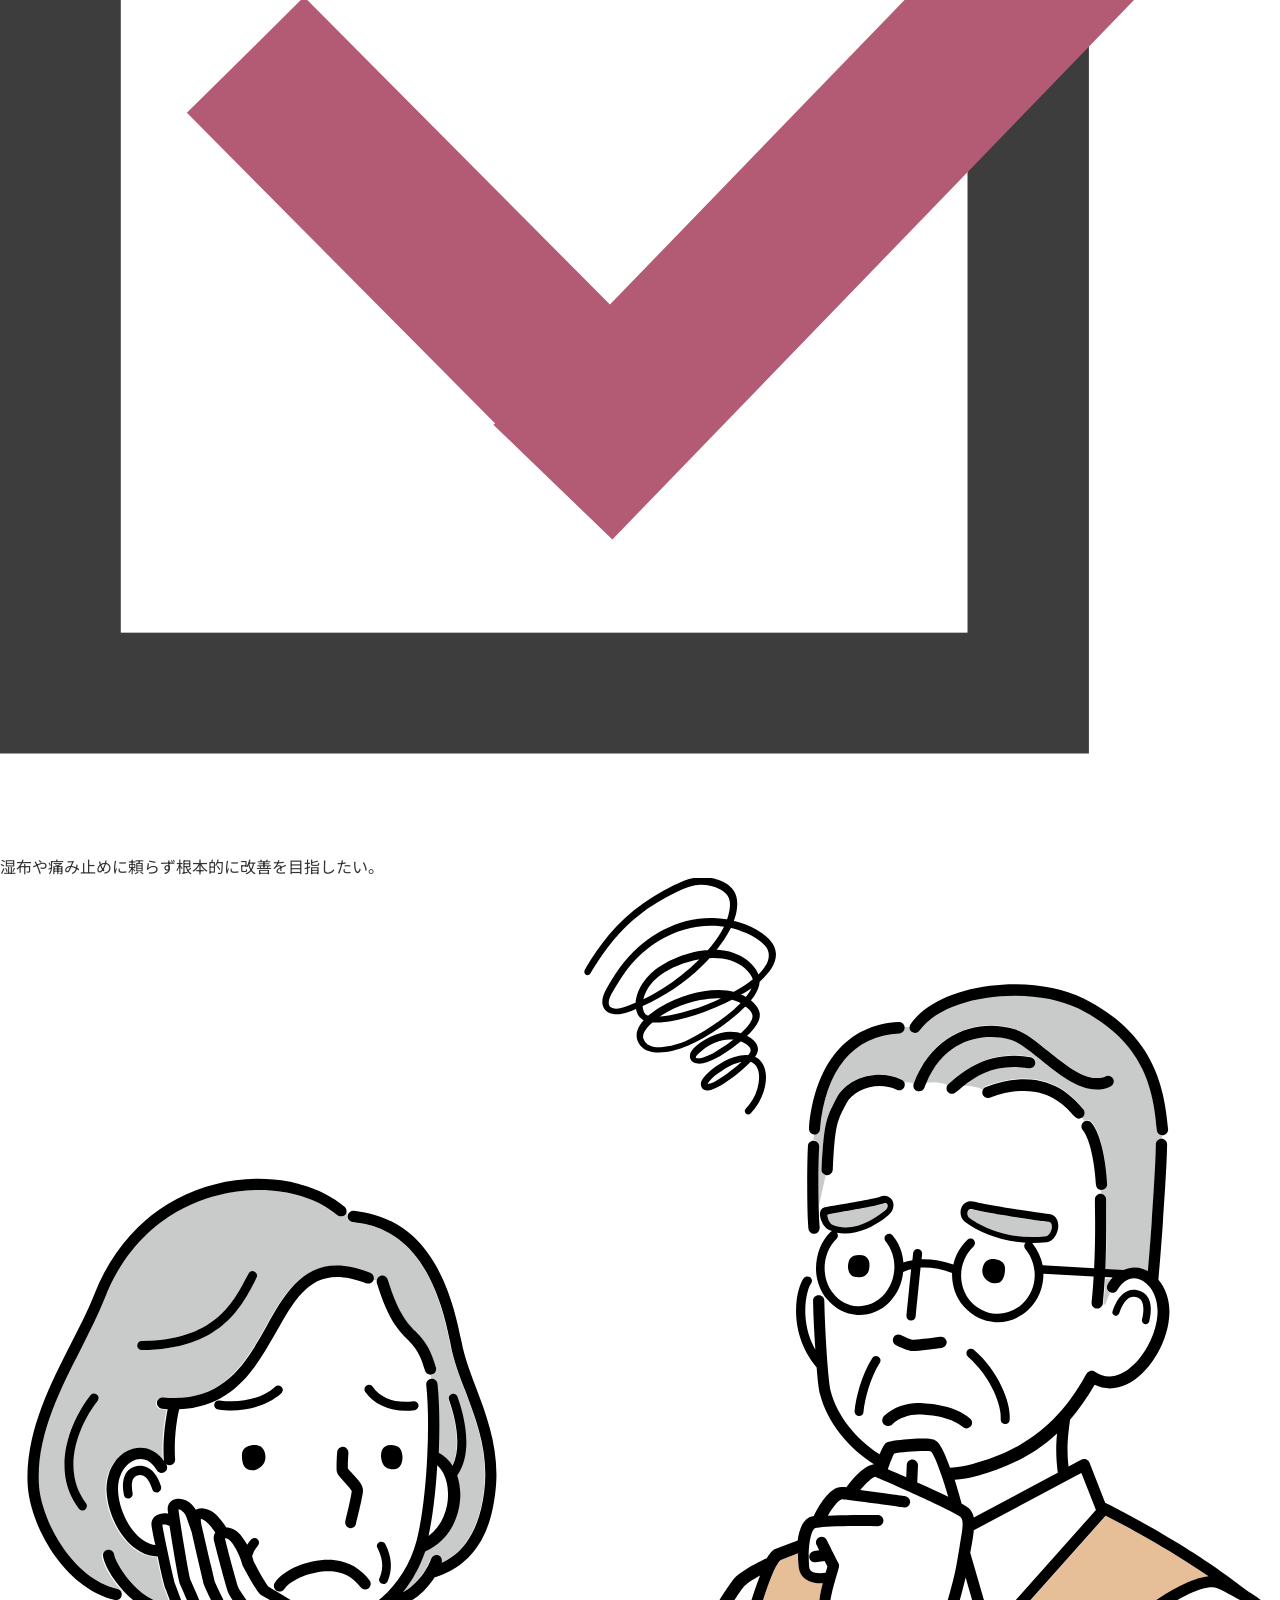
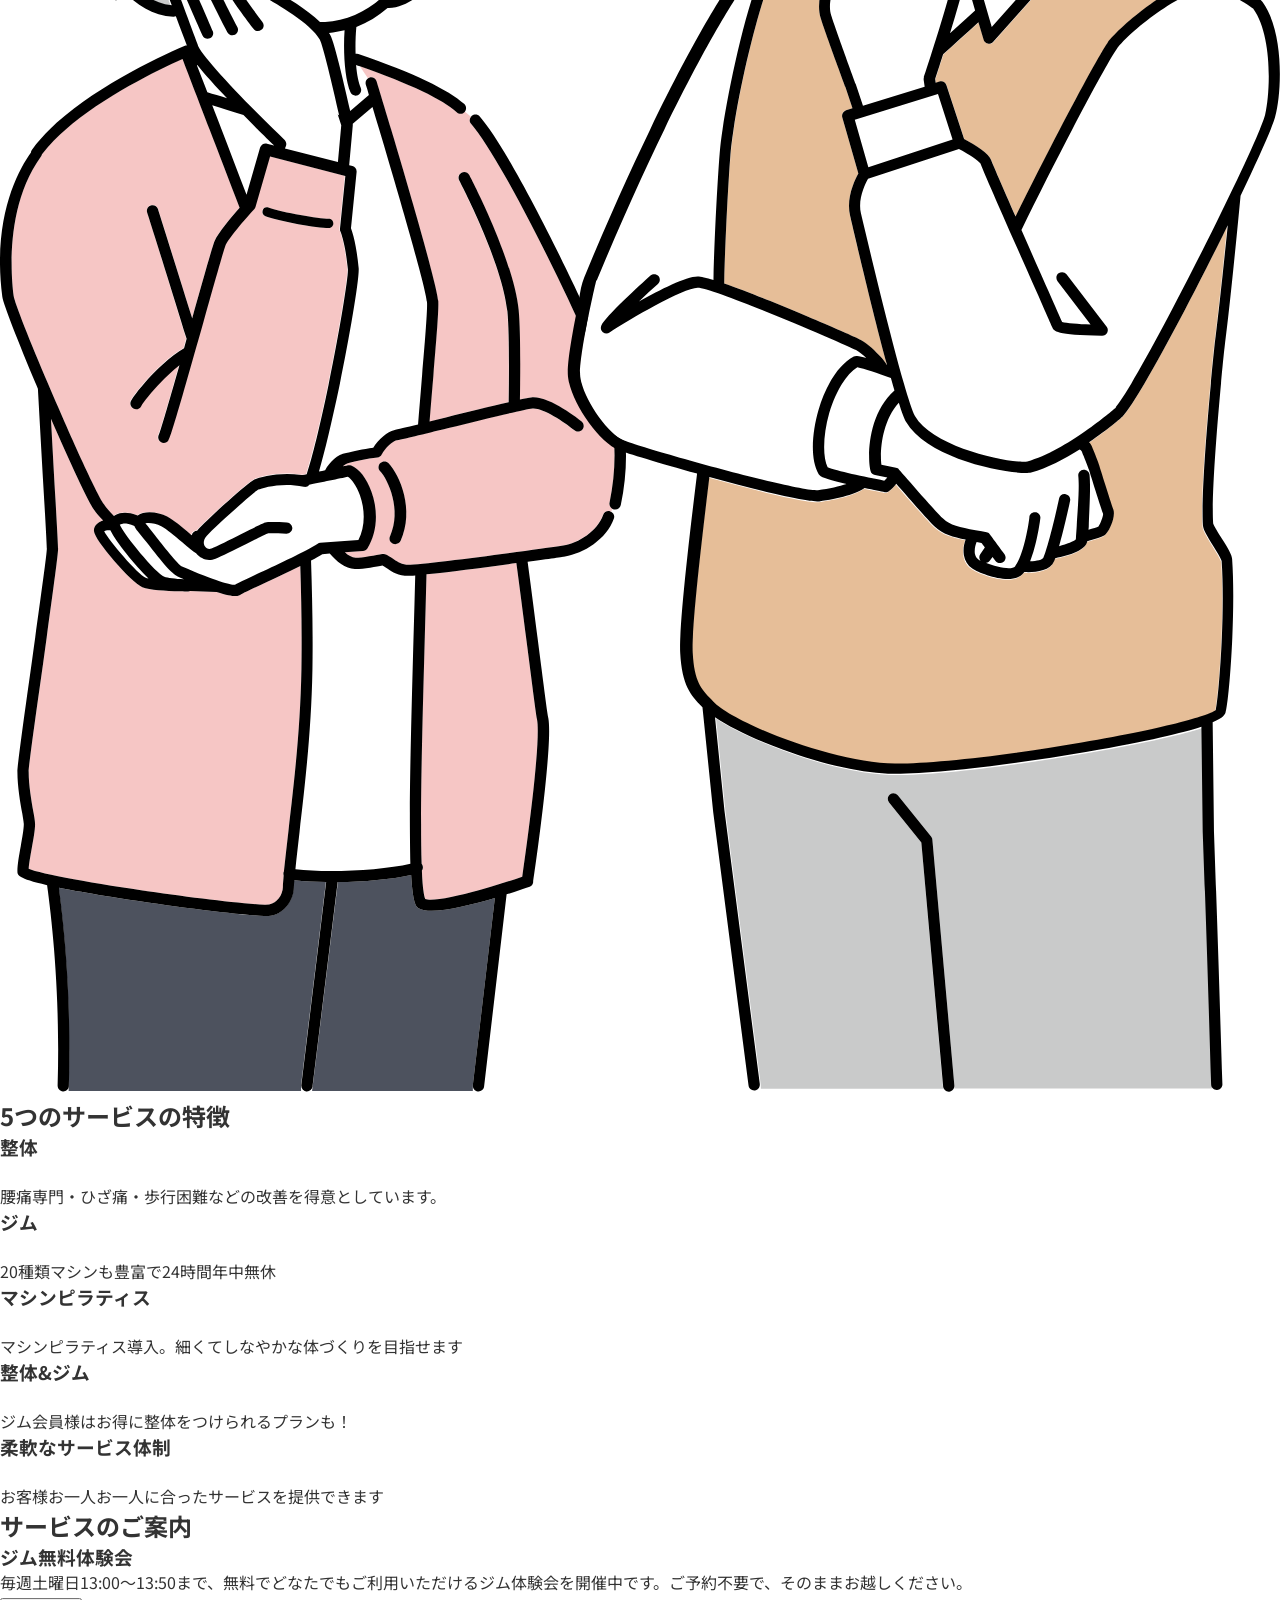
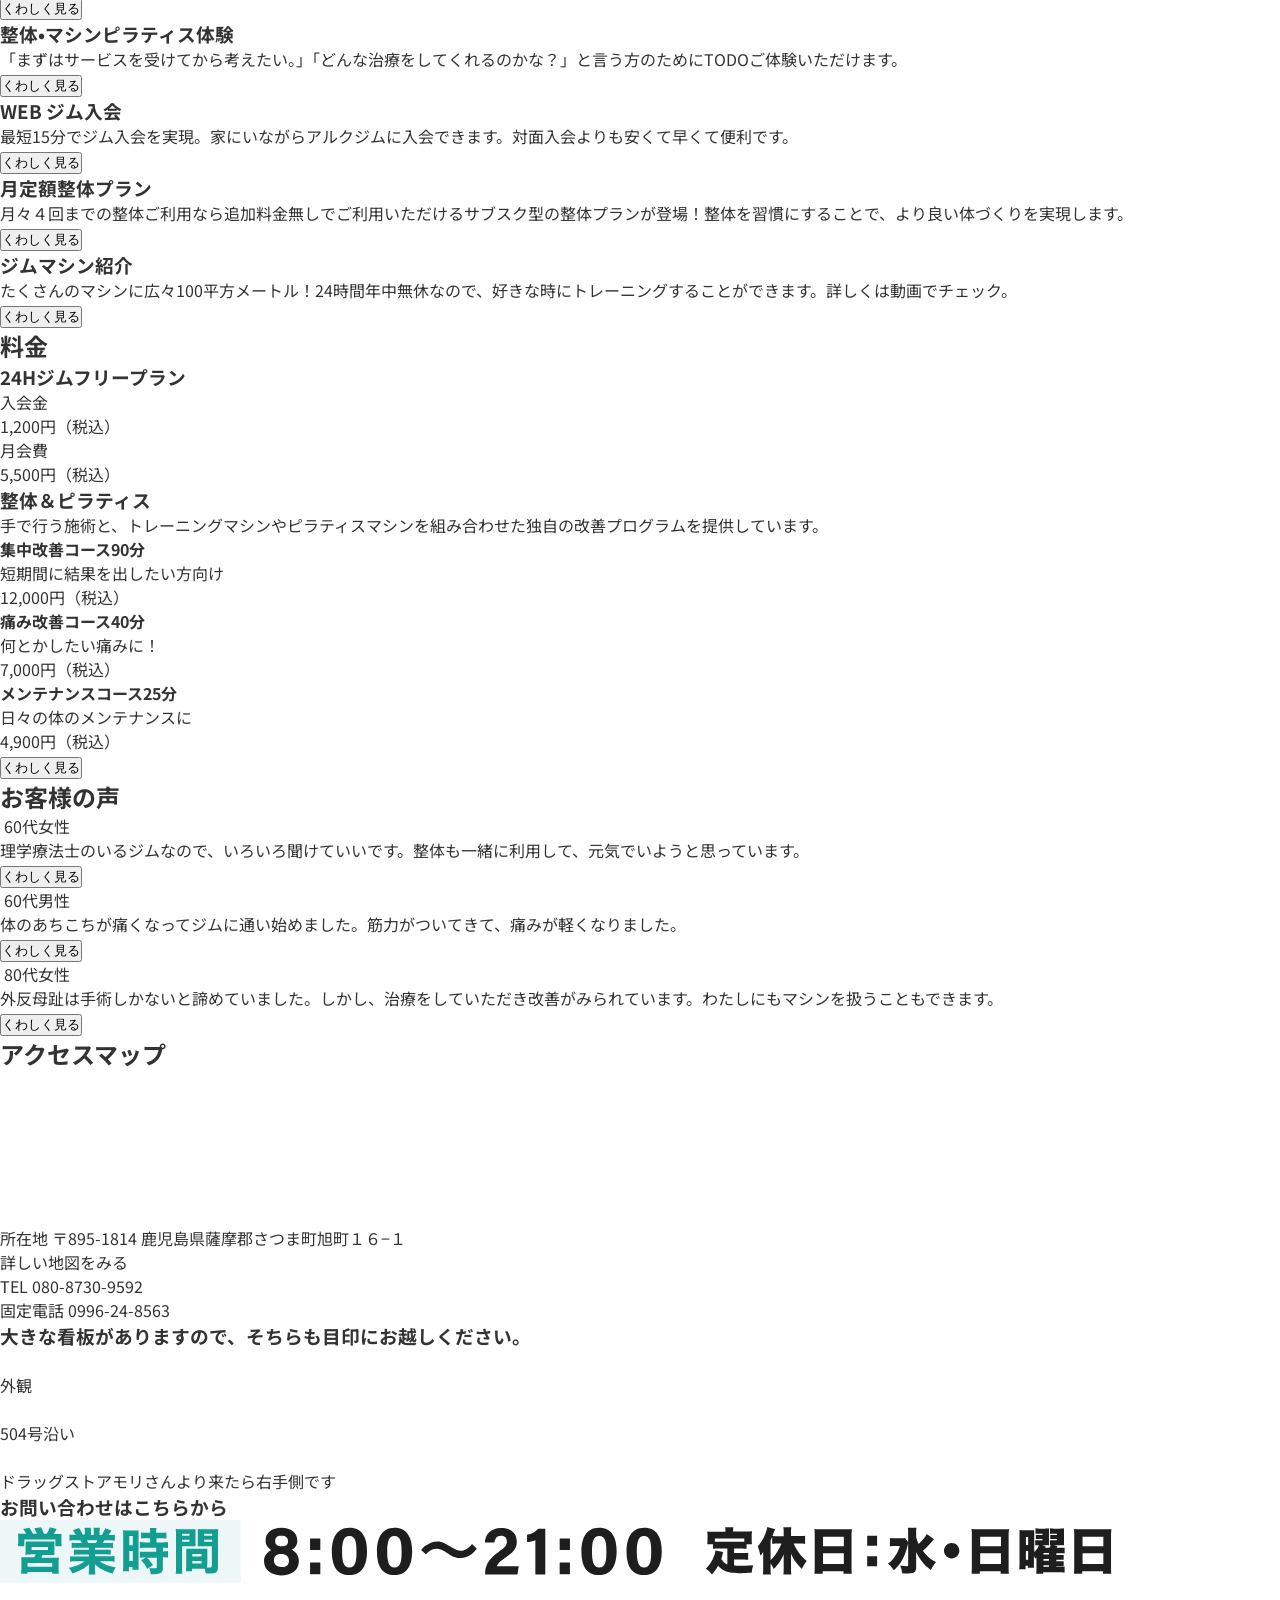
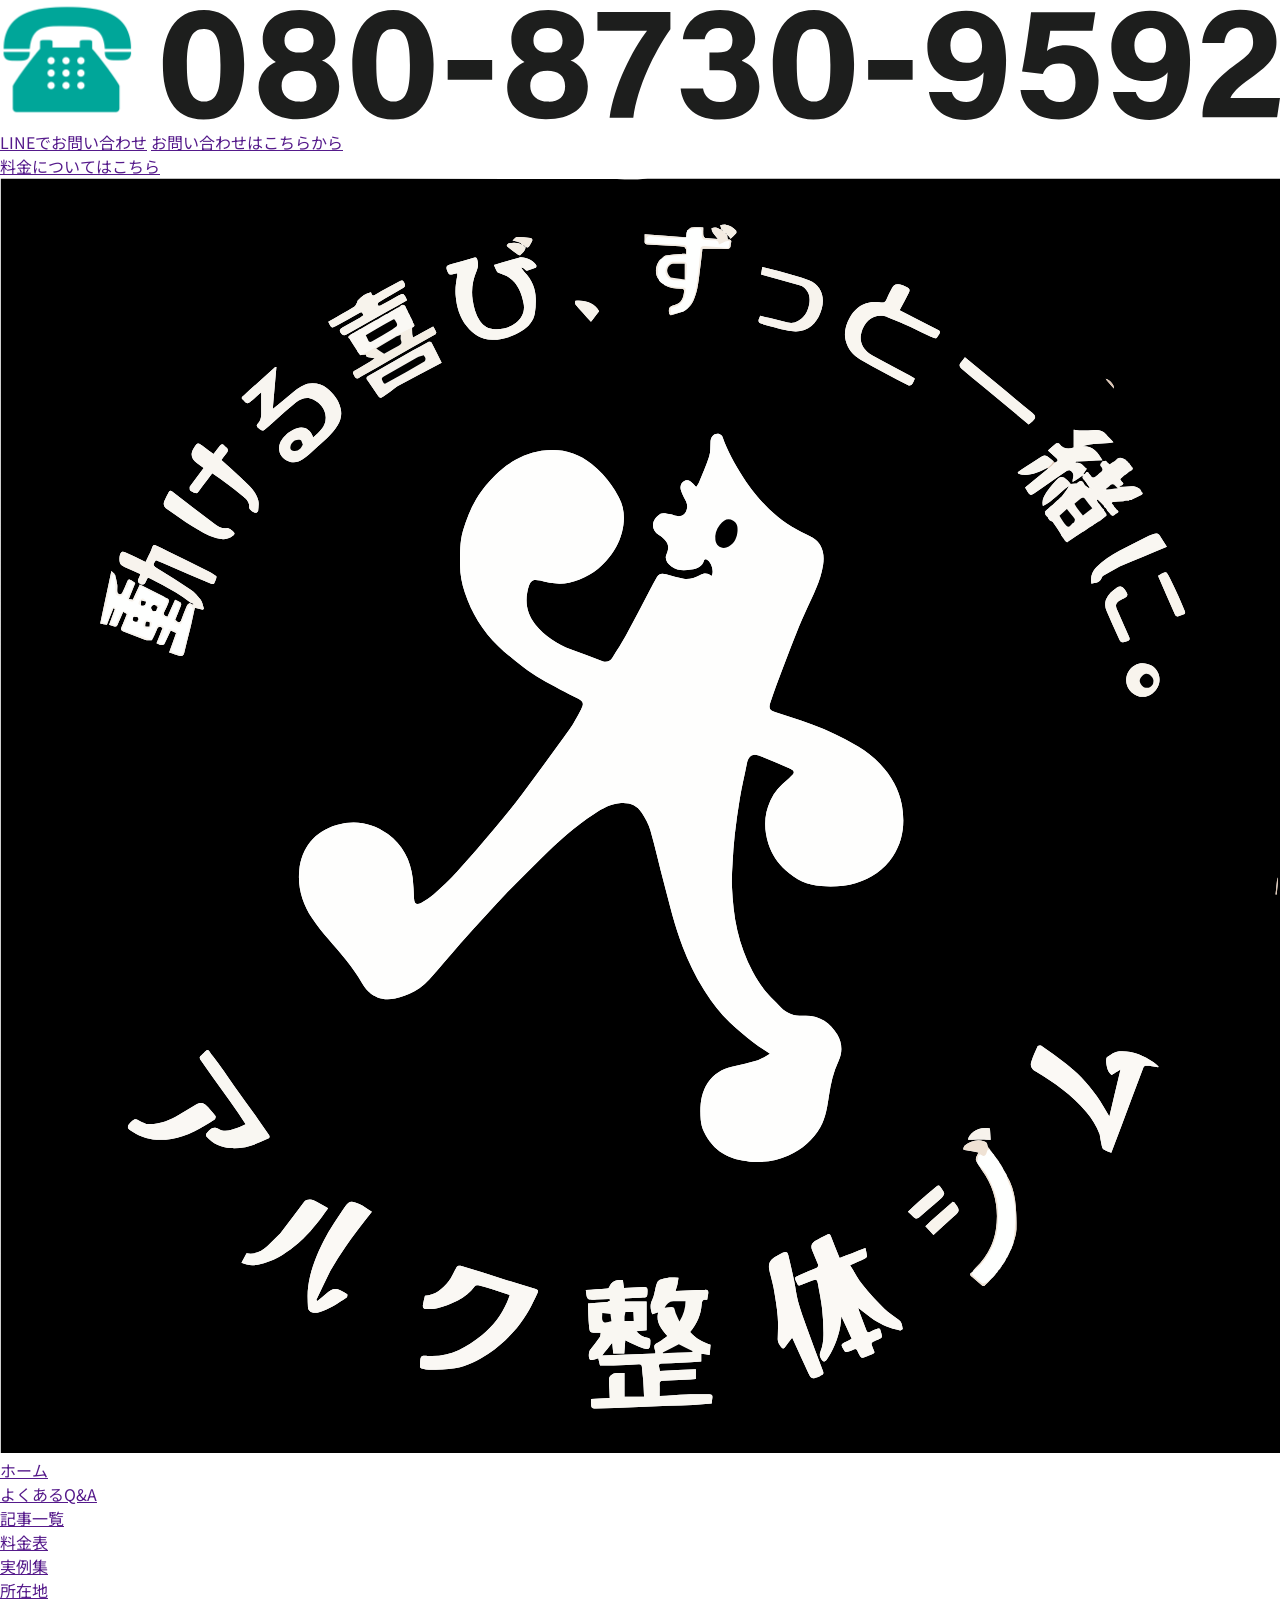
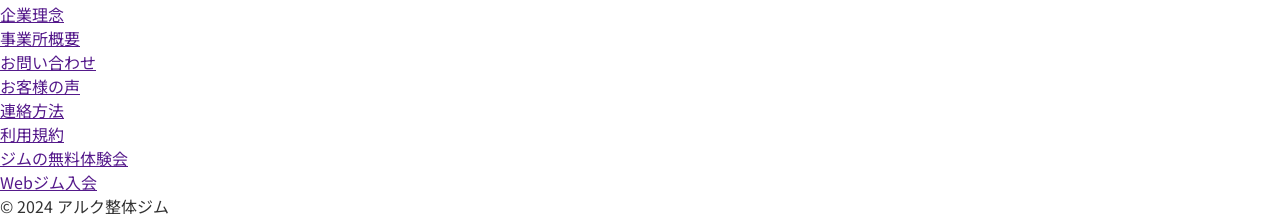
==== commit 9beec845: "Add dynamic dropdown transition to navbar Add dynamic navbar height calculation function" ====
--- a/index.html
+++ b/index.html
@@ -9,7 +9,7 @@
     <title>アルク整体ジム</title>
   </head>
   <body>
-    <header class="header">
+    <header id="header" class="header">
       <div class="header-top">
         <a href="">
           <img class="header-logo" src="assets/images/aruku-logo.svg" alt="動ける喜び、ずっと一緒に。アルク整体ジム">
@@ -34,7 +34,7 @@
           </button>
         </div>
       </div>
-      <nav class="header-nav">
+      <nav id="header-nav" class="header-nav">
         <ul>
           <li><a href="#">ホーム</a></li>
           <li><a href="#">Webジム入会</a></li>
@@ -48,7 +48,7 @@
       </nav>
     </header>
     <section>
-      <img src="assets/images/hero-img.png" alt="">
+      <img class="hero-img" src="assets/images/hero-img.png" alt="">
       <img src="assets/images/aruku-logo-decorated.svg" alt="動ける喜び、ずっと一緒に。アルク整体ジム">
       <div>
         <h2>お知らせ</h2>
--- a/styles.css
+++ b/styles.css
@@ -8,6 +8,8 @@
   --color-gallery: #eeeeee;
   --color-mine-shaft: #333333;
   --color-white: #ffffff;
+
+  --nav-dropdown-transition-time: 0.333s
 }
 
 * {
@@ -34,6 +36,13 @@
   background-color: var(--color-ecstasy);
 }
 
+.header {
+  background-color: var(--color-white);
+  position: fixed;
+  top: 0;
+  width: 100%;
+}
+
 .header-top {
   align-items: center;
   display: flex;
@@ -100,8 +109,23 @@
 
 .header-nav {
   background-color: var(--color-cherub);
+  -webkit-clip-path: inset(0 0 100% 0);
+          clip-path: inset(0 0 100% 0);
   color: var(--color-cosmic);
   font-size: 1.125rem;
+  position: absolute;
+  -webkit-transition: -webkit-clip-path var(--nav-dropdown-transition-time);
+  transition: -webkit-clip-path var(--nav-dropdown-transition-time);
+  -o-transition: clip-path var(--nav-dropdown-transition-time);
+  transition: clip-path var(--nav-dropdown-transition-time);
+  transition: clip-path var(--nav-dropdown-transition-time),
+    -webkit-clip-path var(--nav-dropdown-transition-time);
+  width: 100%;
+}
+
+.header-nav.show {
+  -webkit-clip-path: inset(0 0 0 0);
+          clip-path: inset(0 0 0 0);
 }
 
 .header-nav ul {
@@ -144,10 +168,13 @@
 
   .header-nav {
     background-color: transparent;
+    -webkit-clip-path: unset;
+            clip-path: unset;
     color: var(--color-mine-shaft);
     font-size: 0.75rem;
     margin-bottom: 0.25rem;
     padding: 0 1rem;
+    position: unset;
   }
 
   .header-nav ul {
@@ -177,4 +204,10 @@
   .header-nav {
     font-size: inherit;
   }
+}
+
+.hero-img {
+  height: 600px;
+  object-fit: cover;
+  width: 100%;
 }
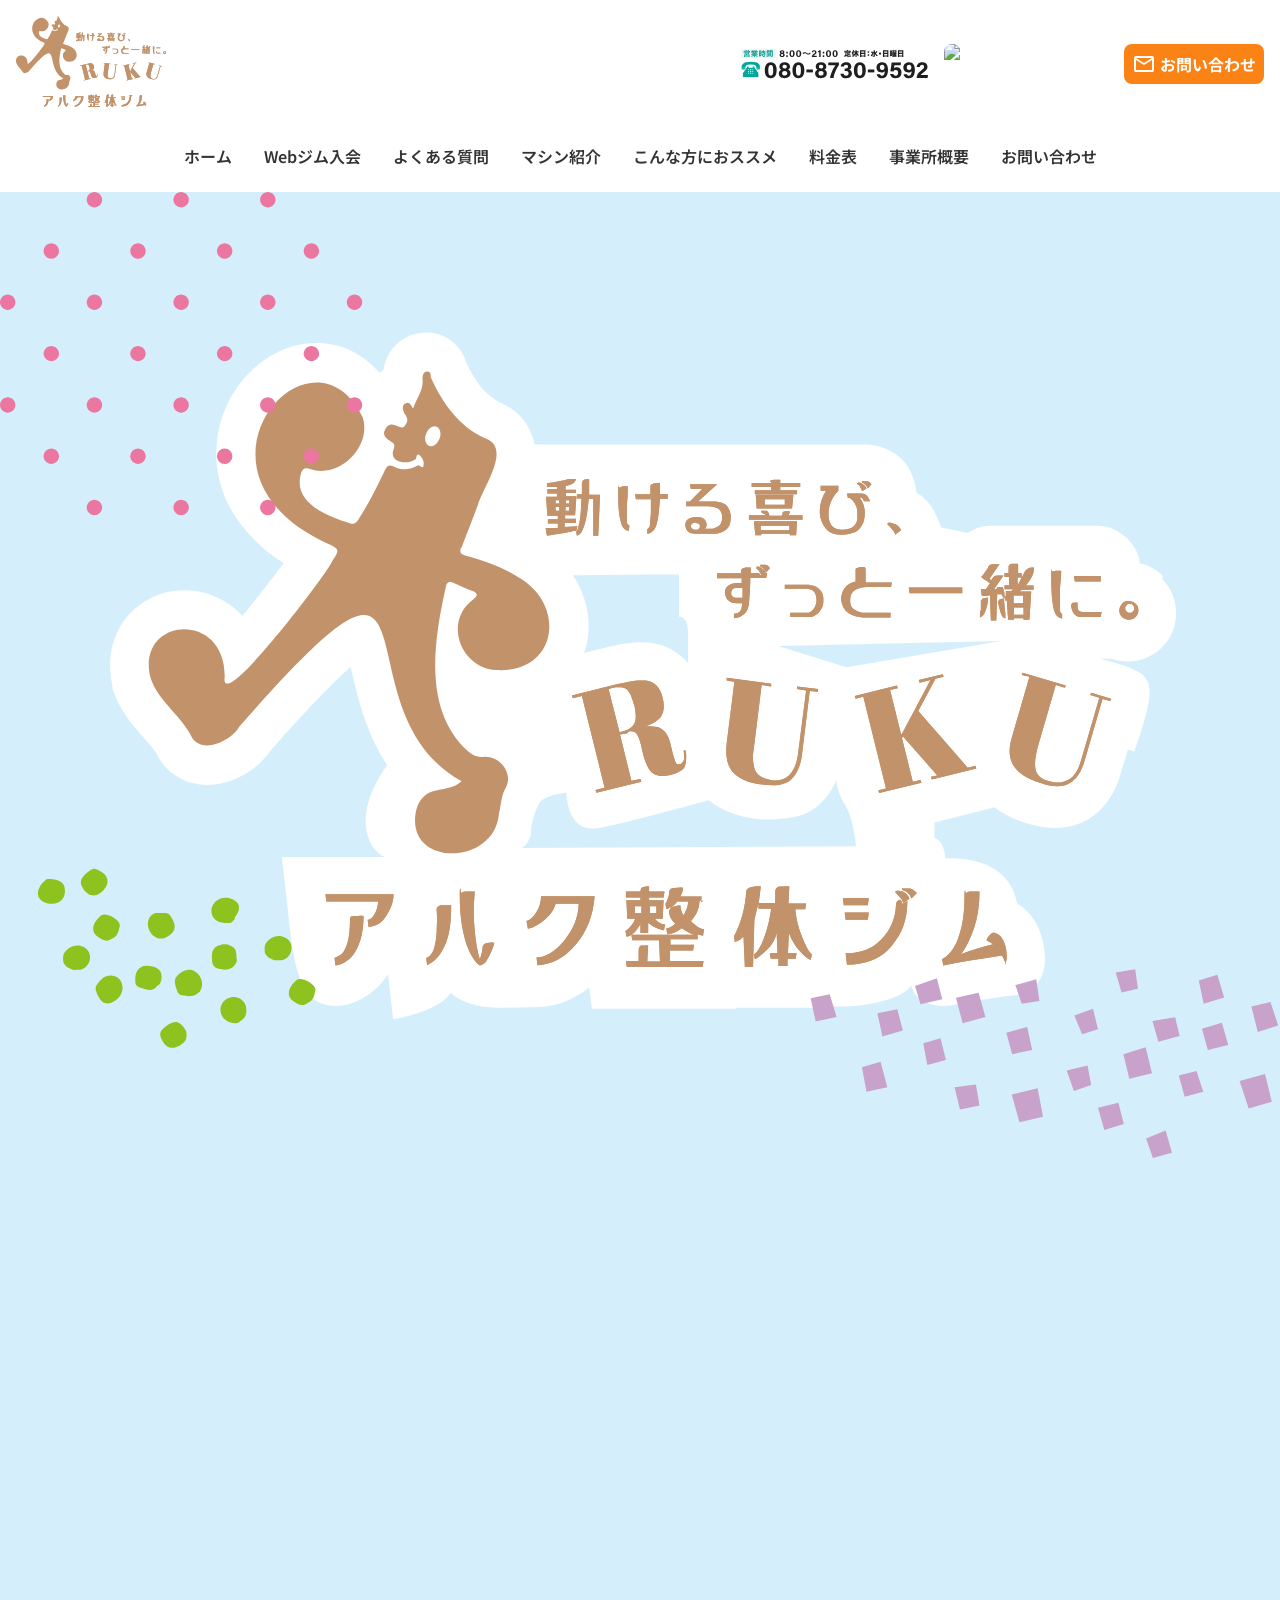
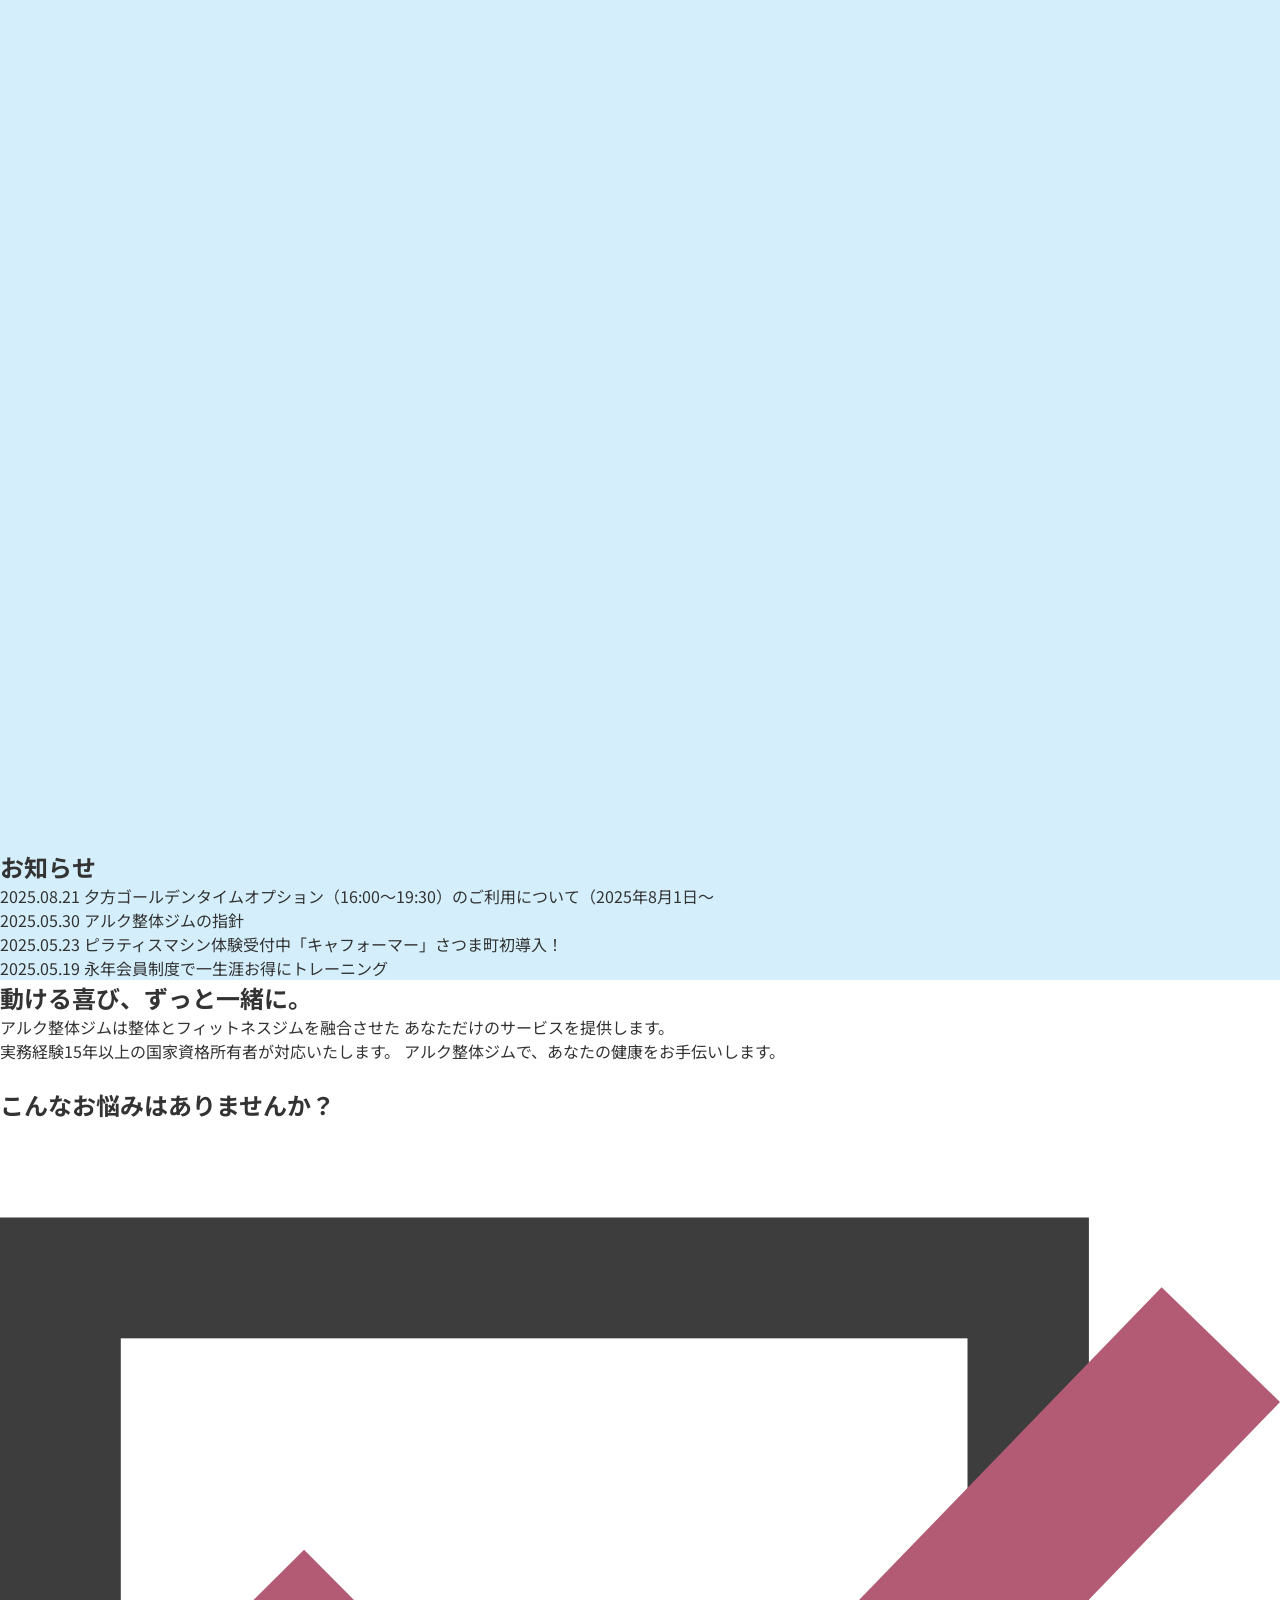
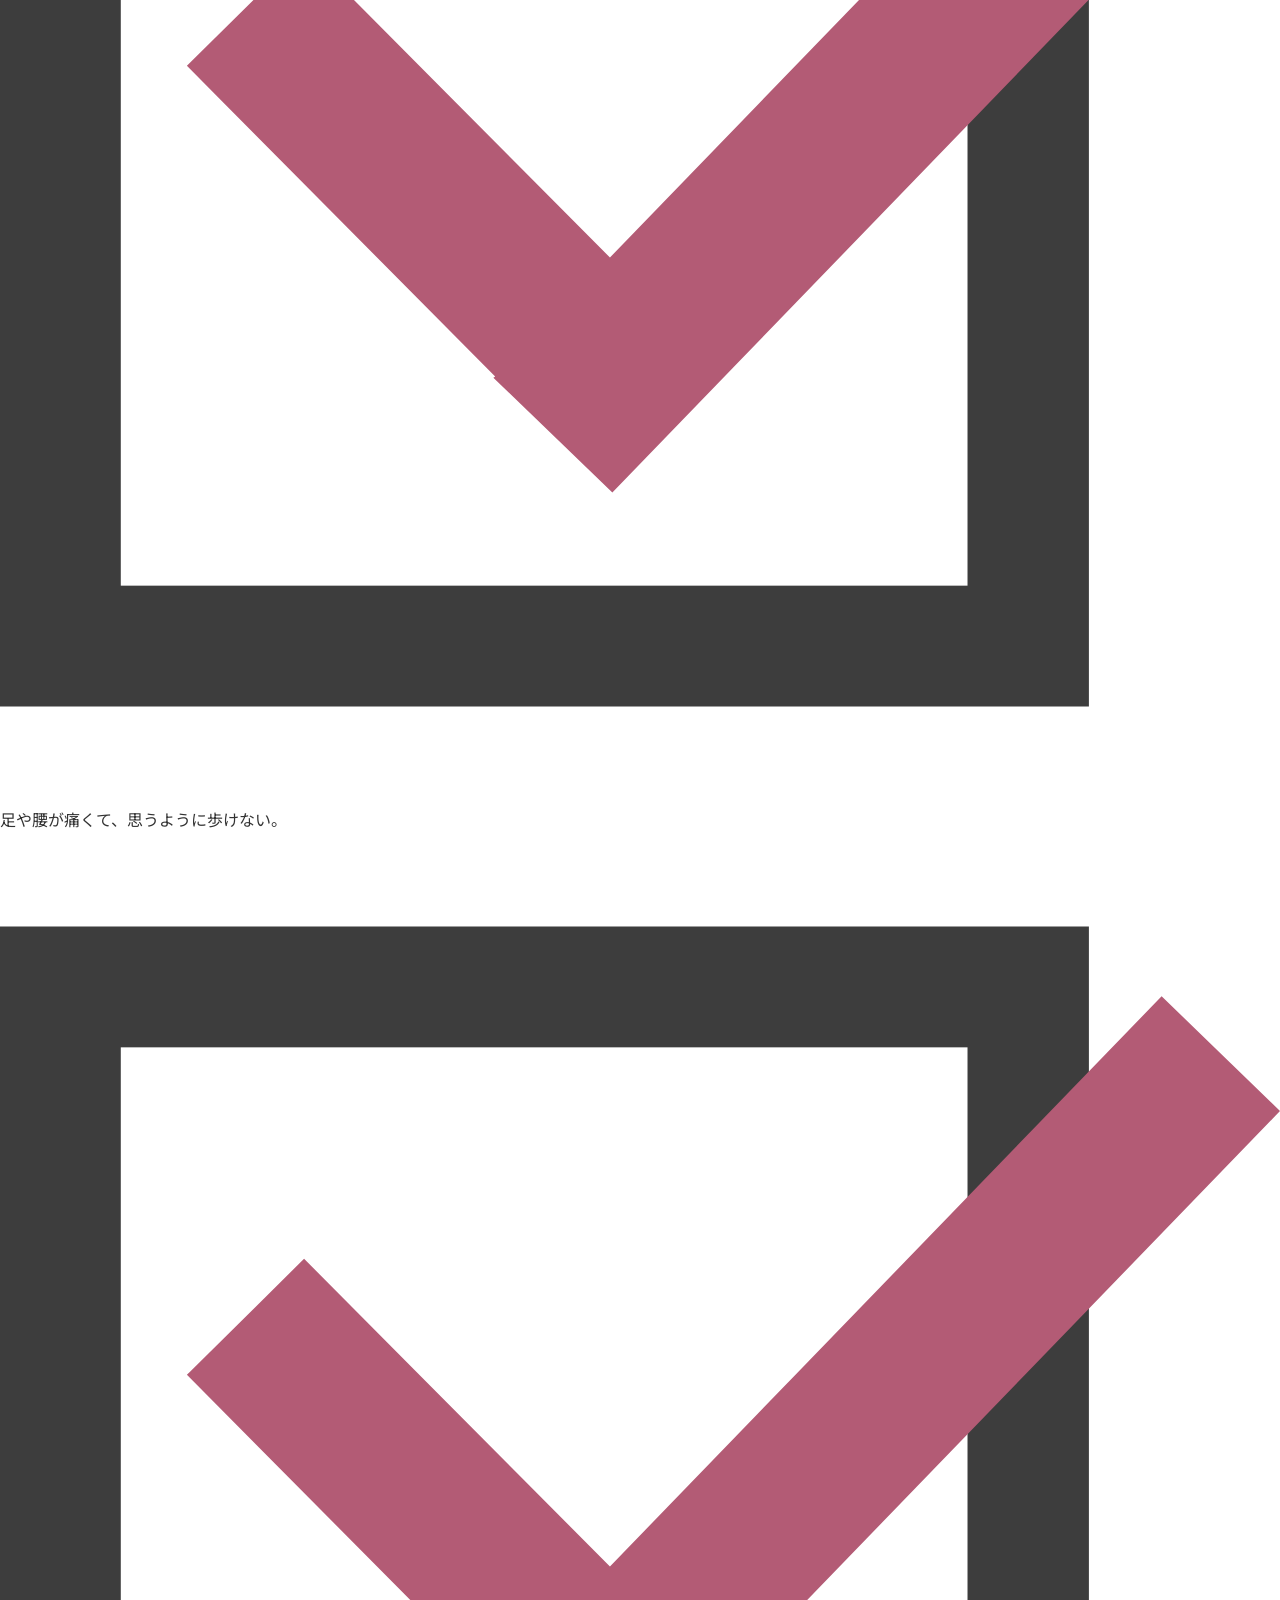
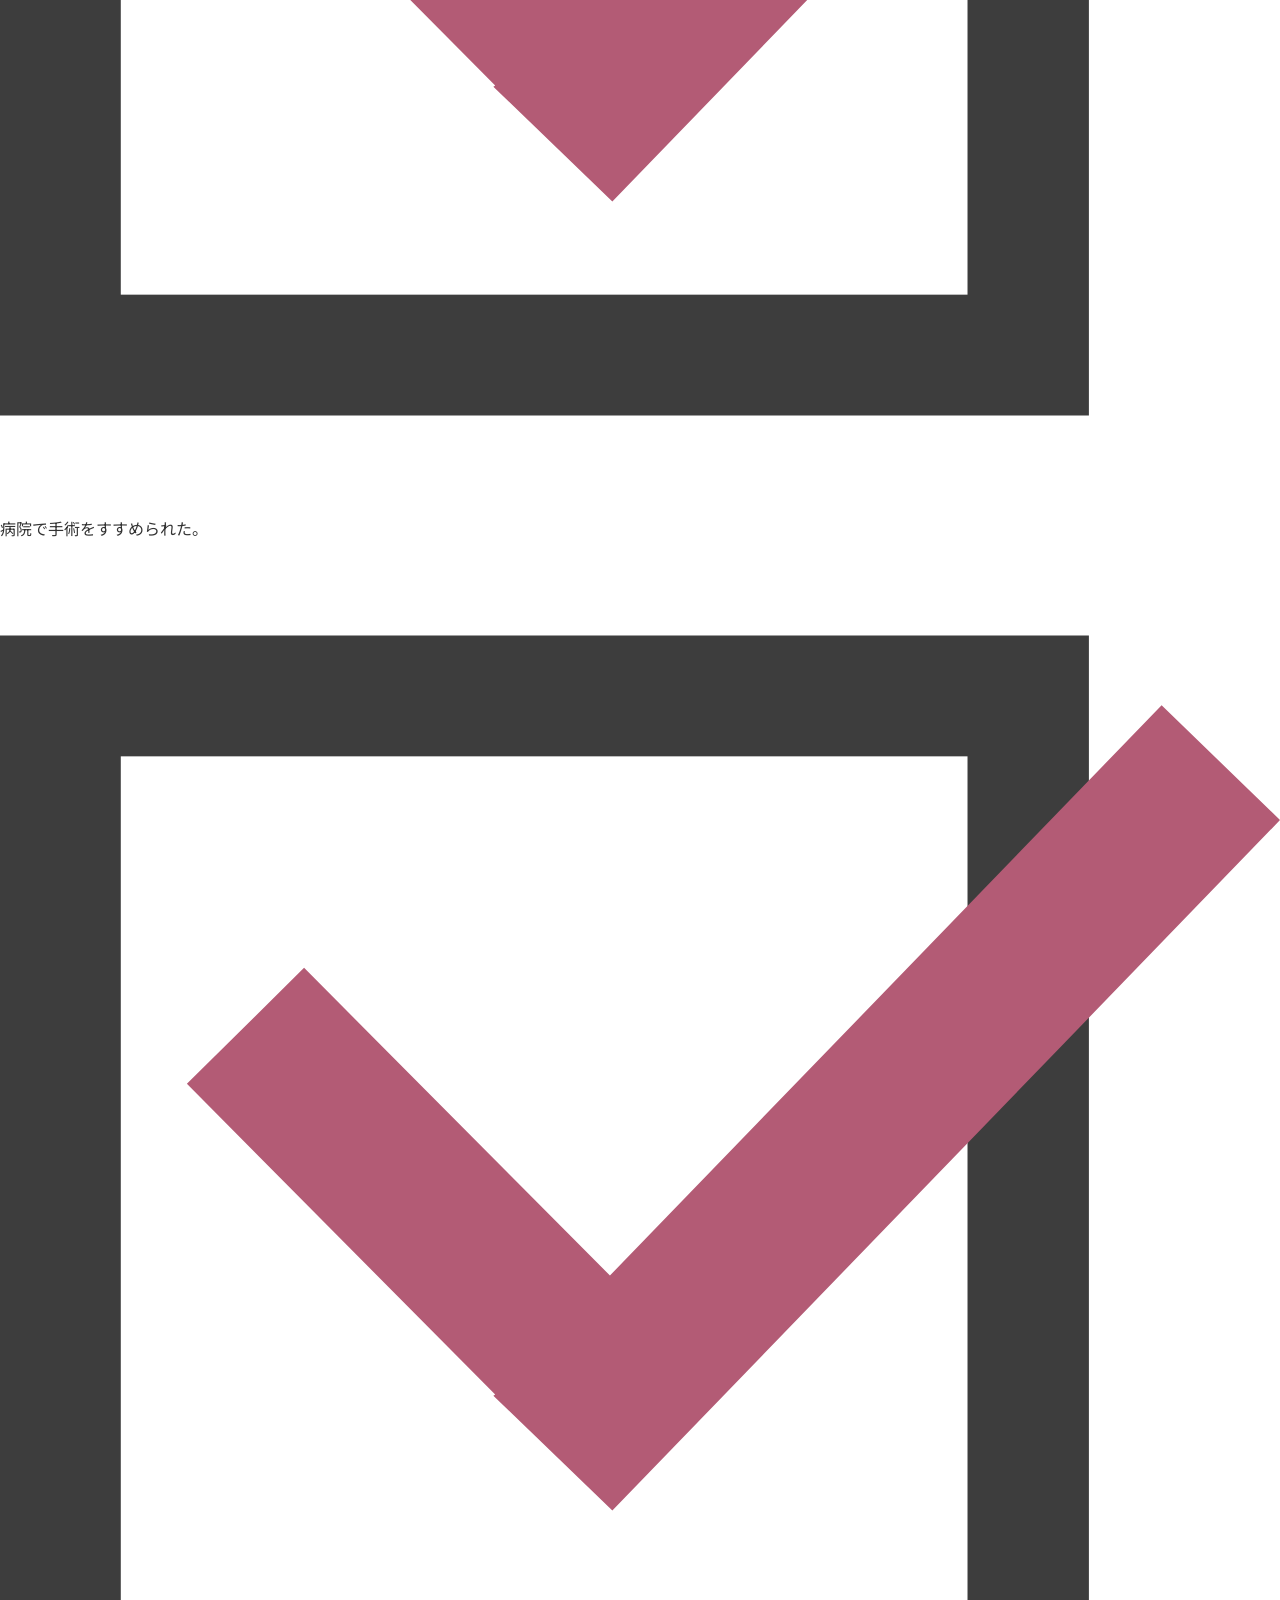
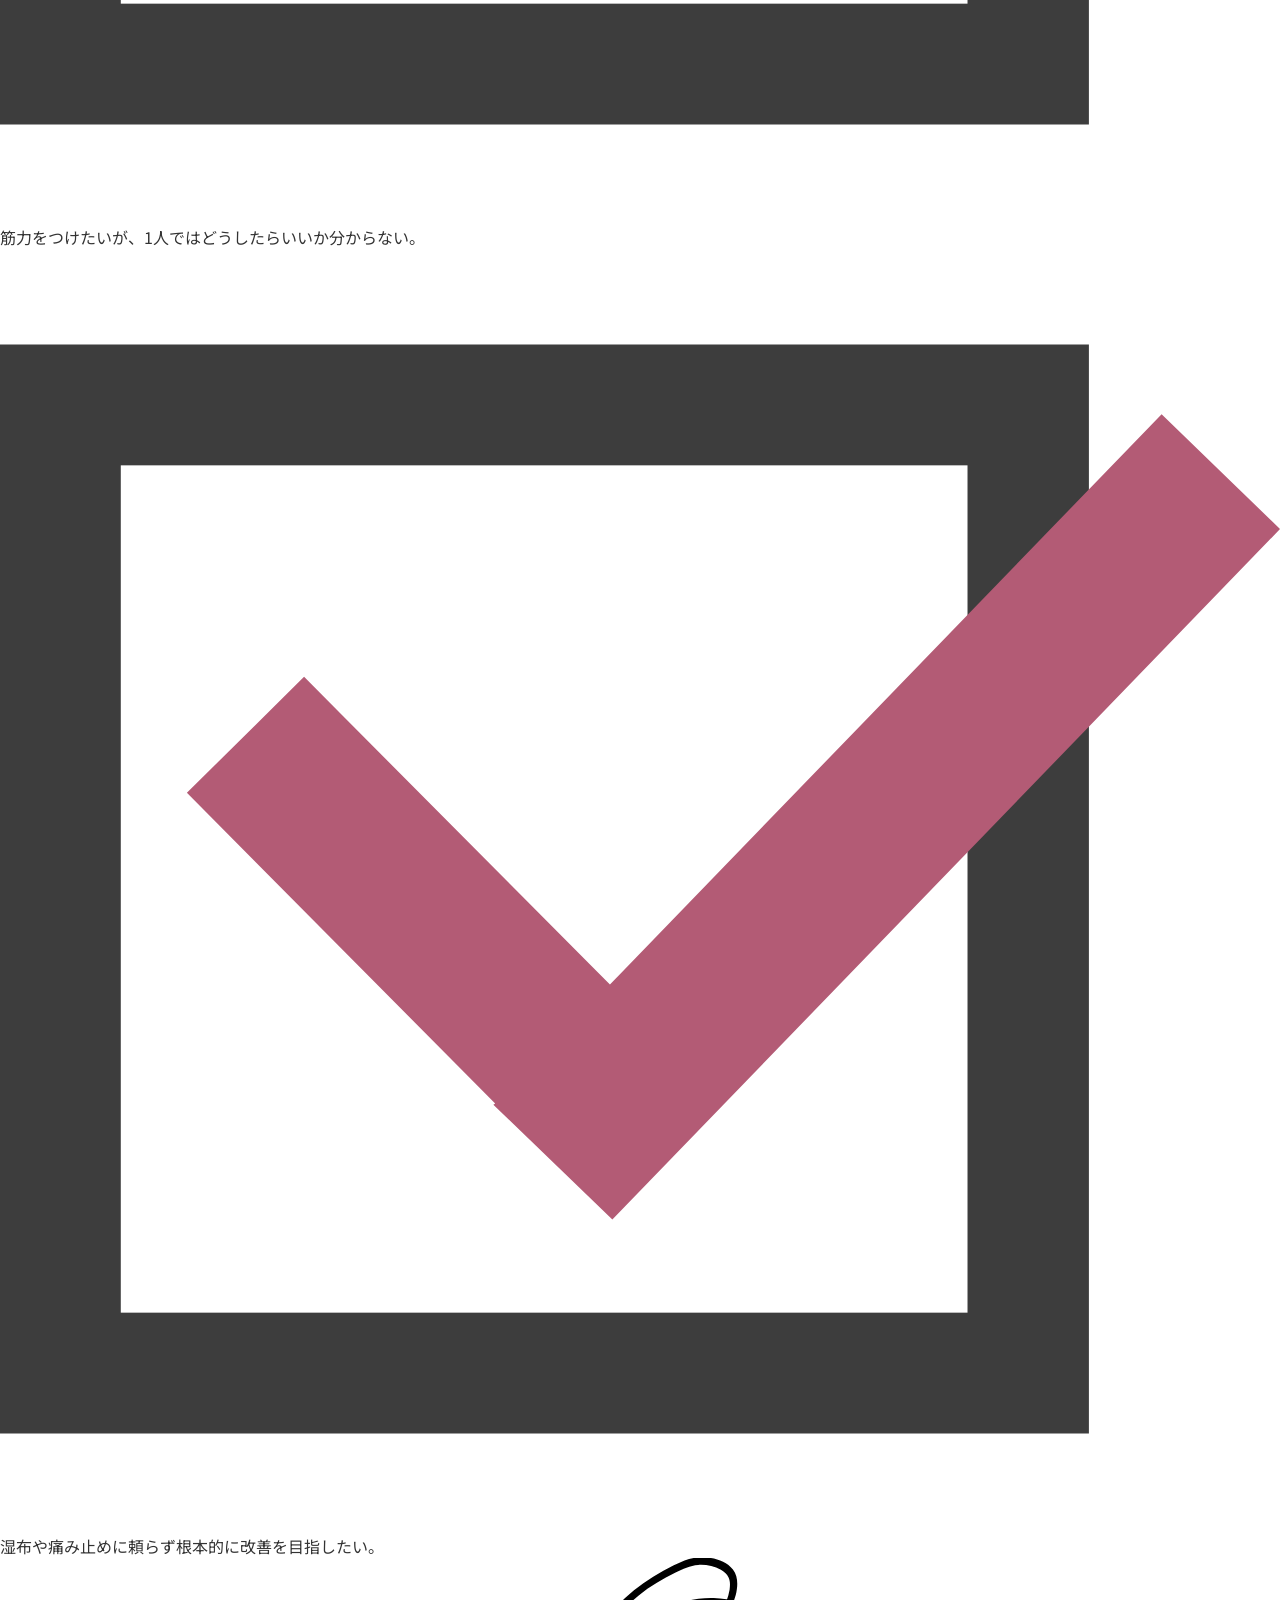
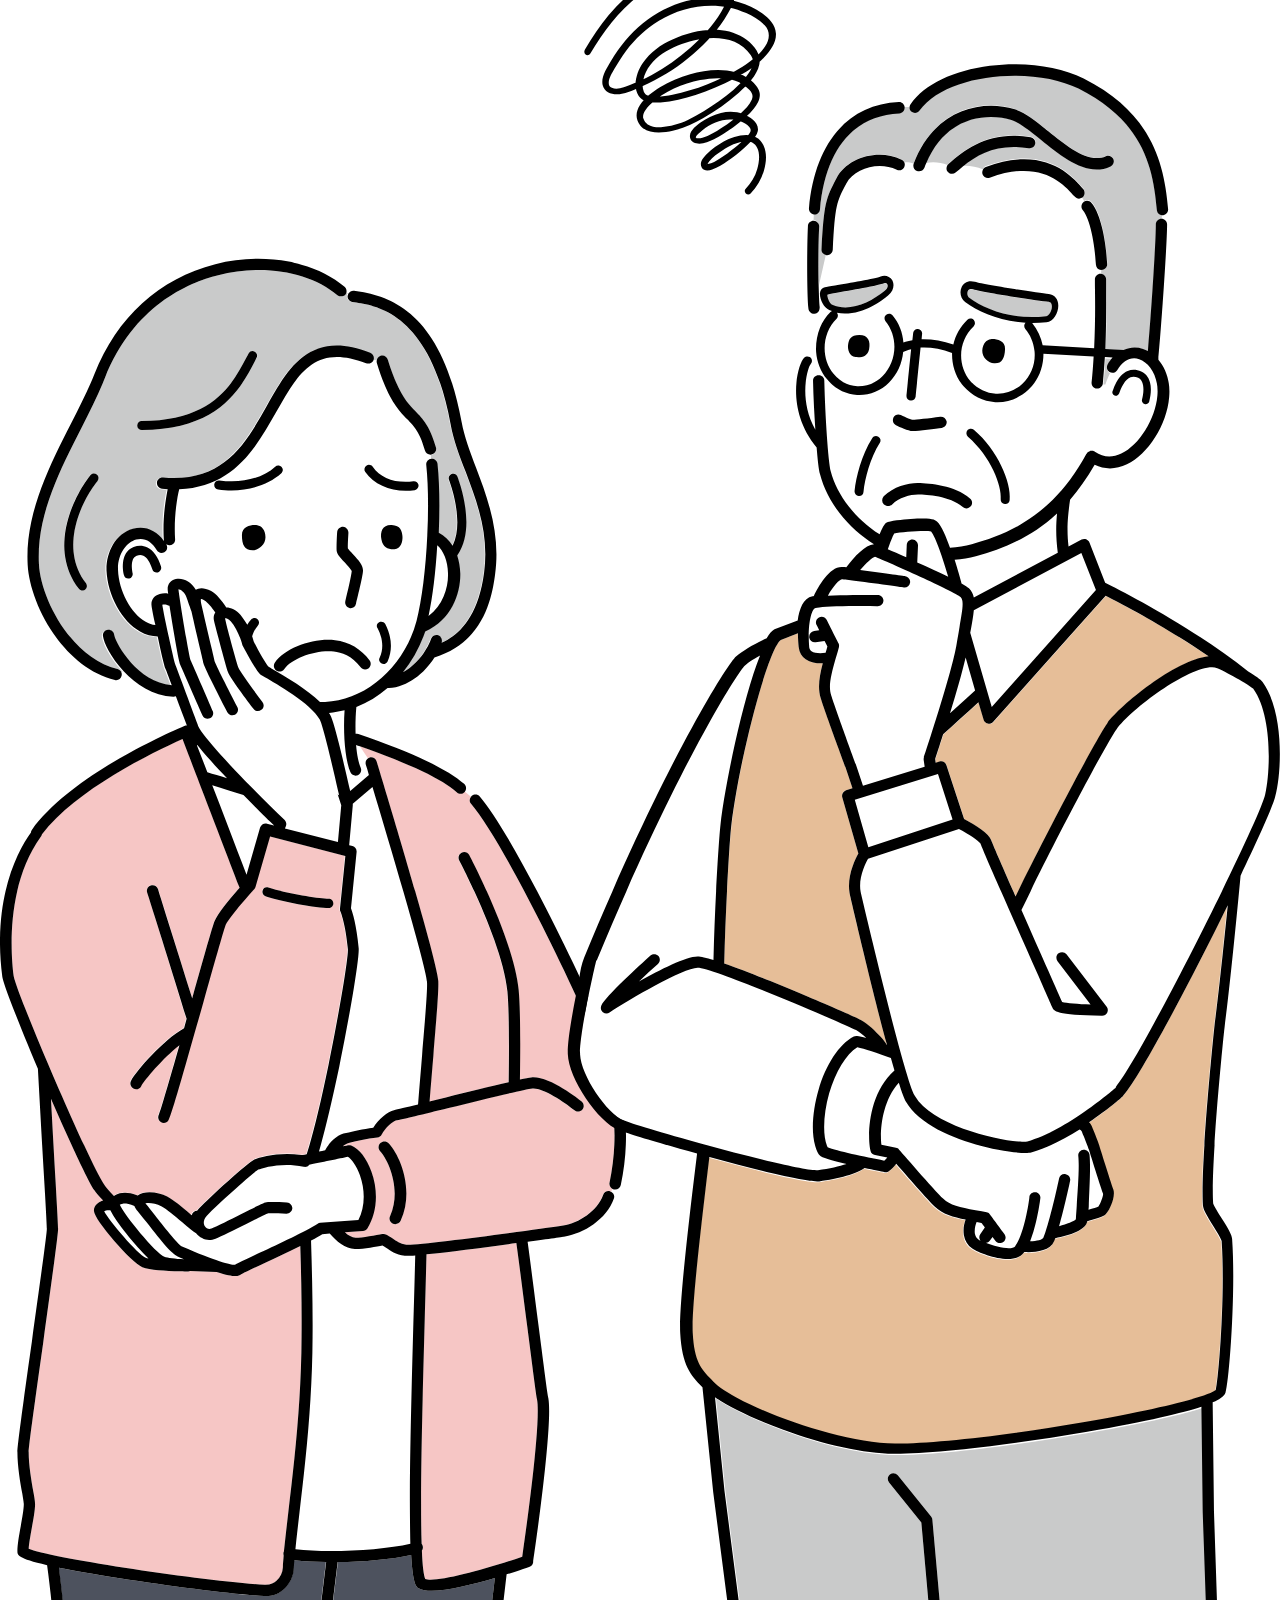
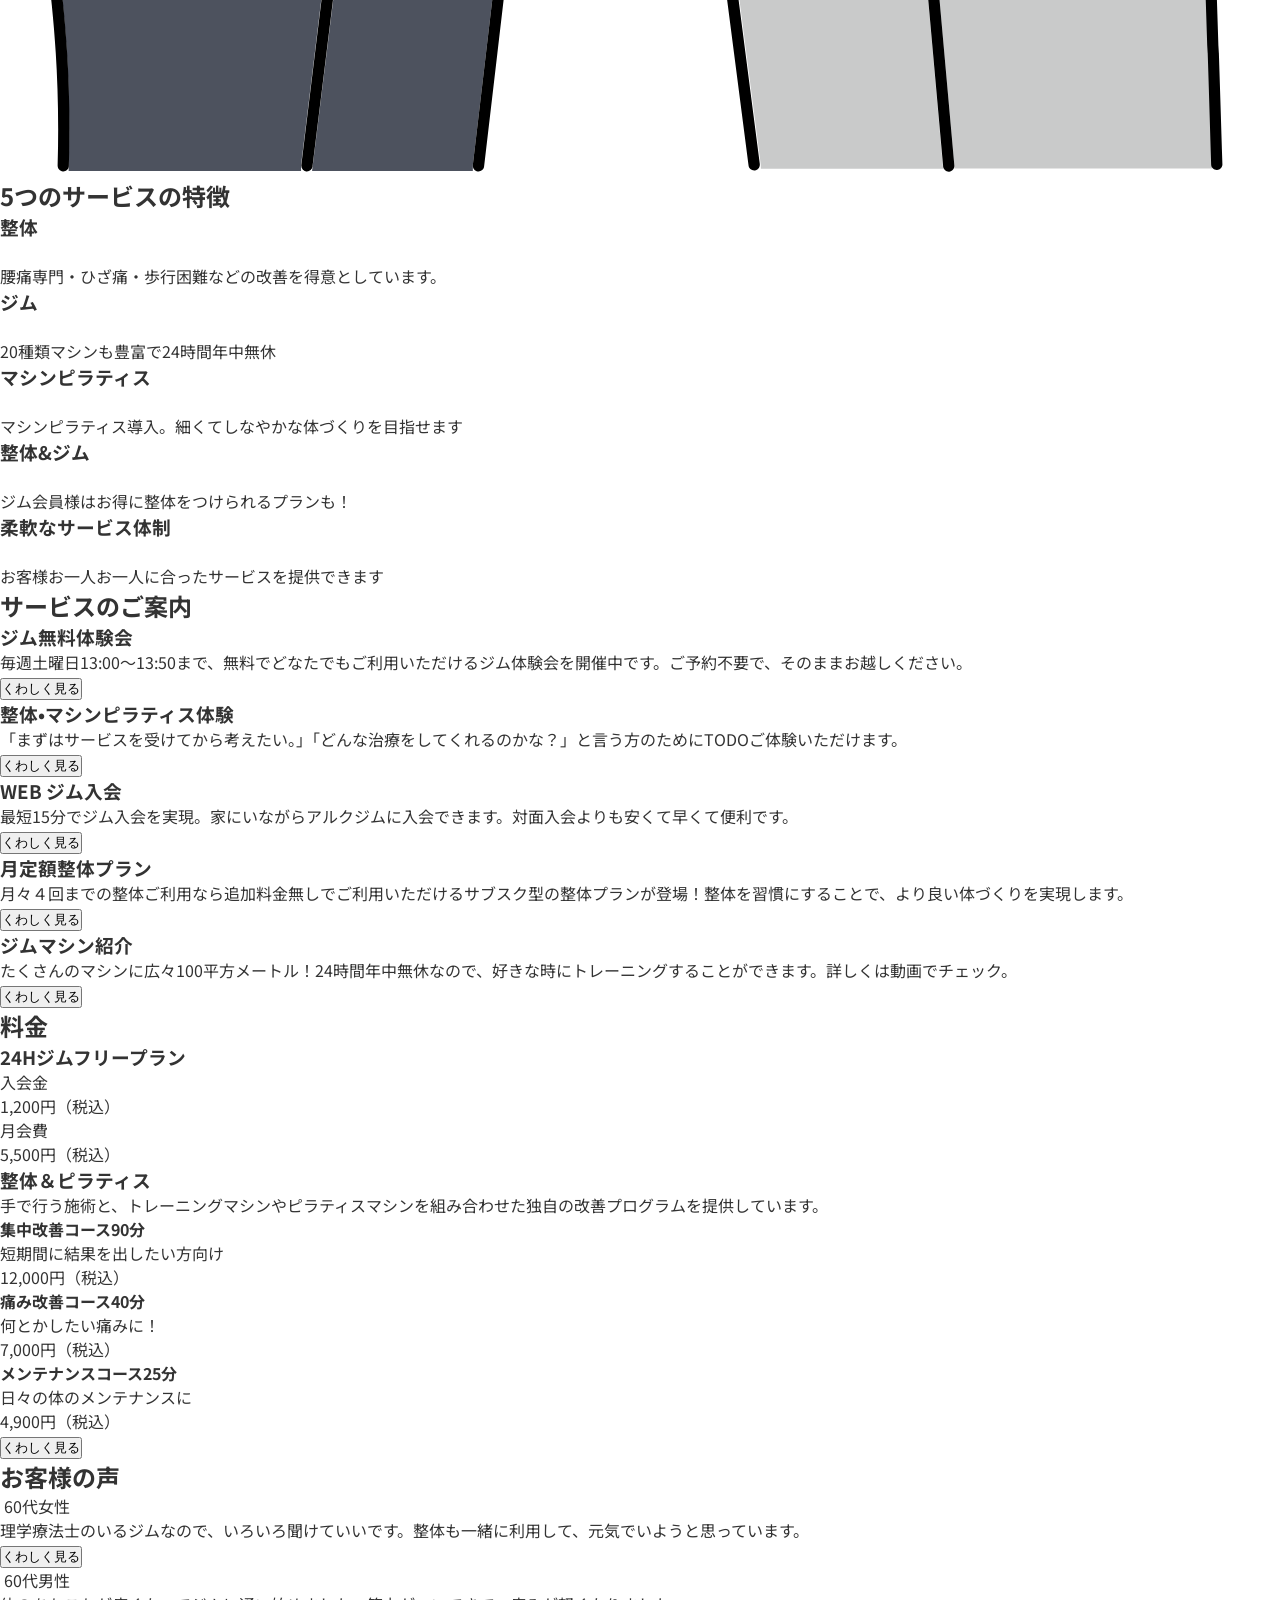
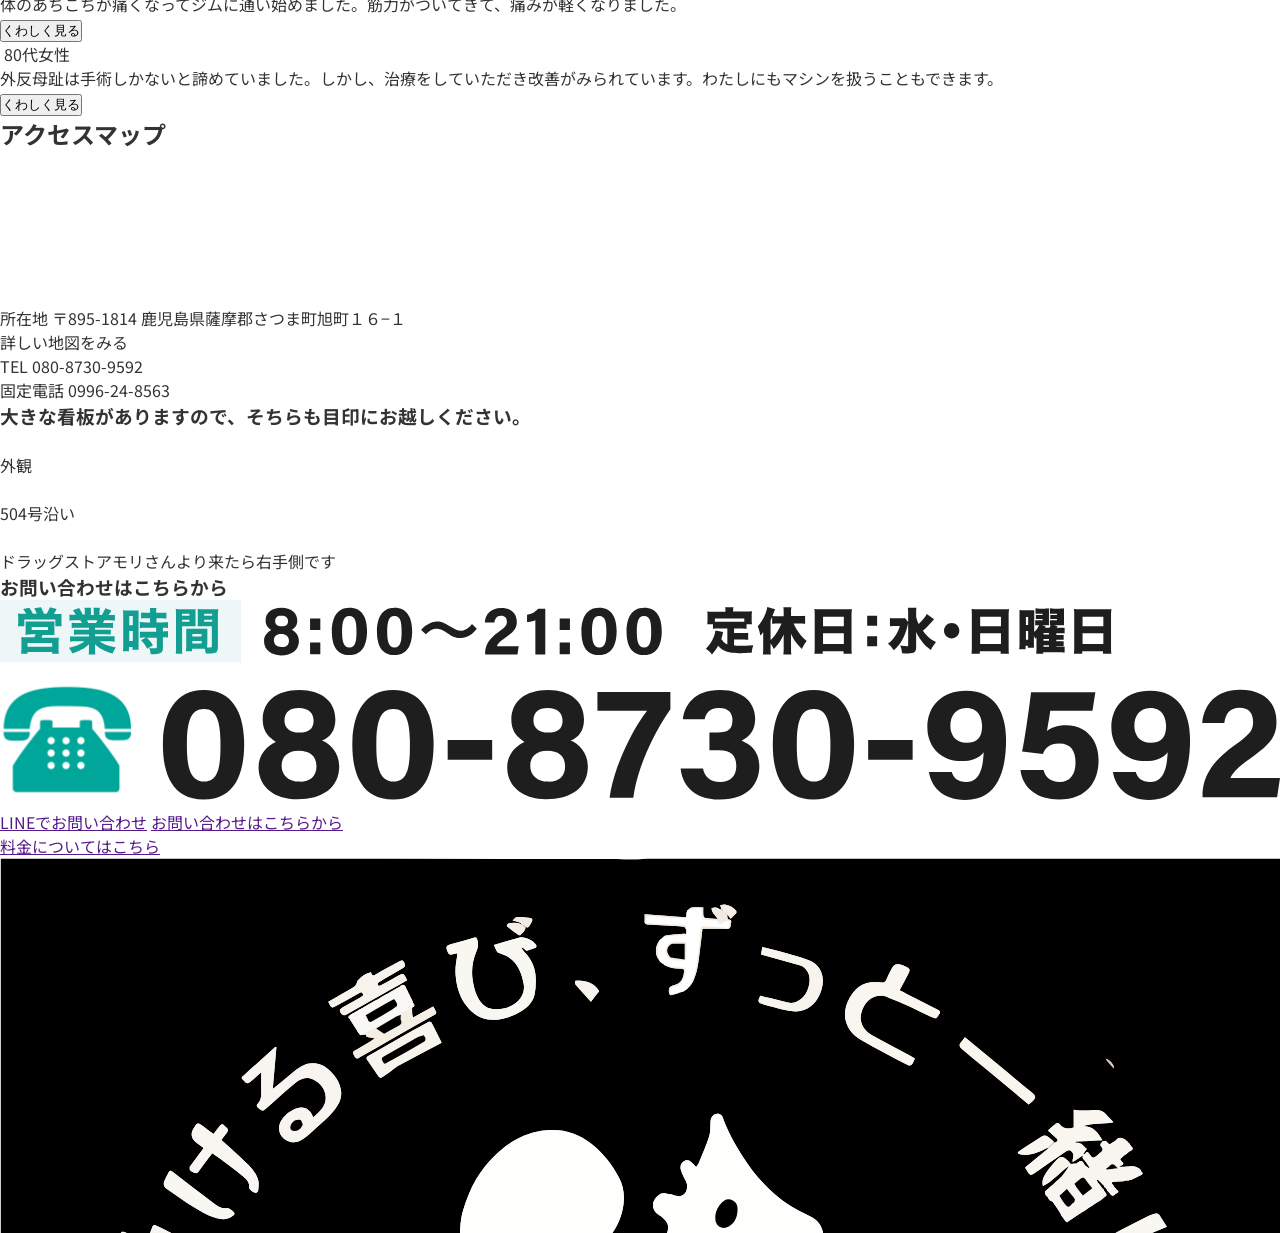
==== commit 919a1782: "Add <picture> tag to hero image" ====
--- a/index.html
+++ b/index.html
@@ -47,9 +47,12 @@
         </ul>
       </nav>
     </header>
-    <section>
-      <img class="hero-img" src="assets/images/hero-img.png" alt="">
+    <section class="hero-section">
       <img src="assets/images/aruku-logo-decorated.svg" alt="動ける喜び、ずっと一緒に。アルク整体ジム">
+      <picture>
+        <source media="(min-width: 768px)" srcset="assets/images/hero-img.png">
+        <img class="hero-img" src="assets/images/hero-img-narrow.png" alt="">
+      </picture>
       <div>
         <h2>お知らせ</h2>
         <ul>
--- a/styles.css
+++ b/styles.css
@@ -5,6 +5,7 @@
   --color-cosmic: #713748;
   --color-deep-blush: #e77193;
   --color-ecstasy: #fb8214;
+  --color-foam: #d4effb;
   --color-gallery: #eeeeee;
   --color-mine-shaft: #333333;
   --color-white: #ffffff;
@@ -206,8 +207,16 @@
   }
 }
 
+.hero-section {
+  background-color: var(--color-foam);
+}
+
 .hero-img {
-  height: 600px;
-  object-fit: cover;
+  object-fit: contain;
   width: 100%;
-}+}
+
+/* @media only screen and (min-width: 768px) {
+  .hero-img {
+  }
+} */
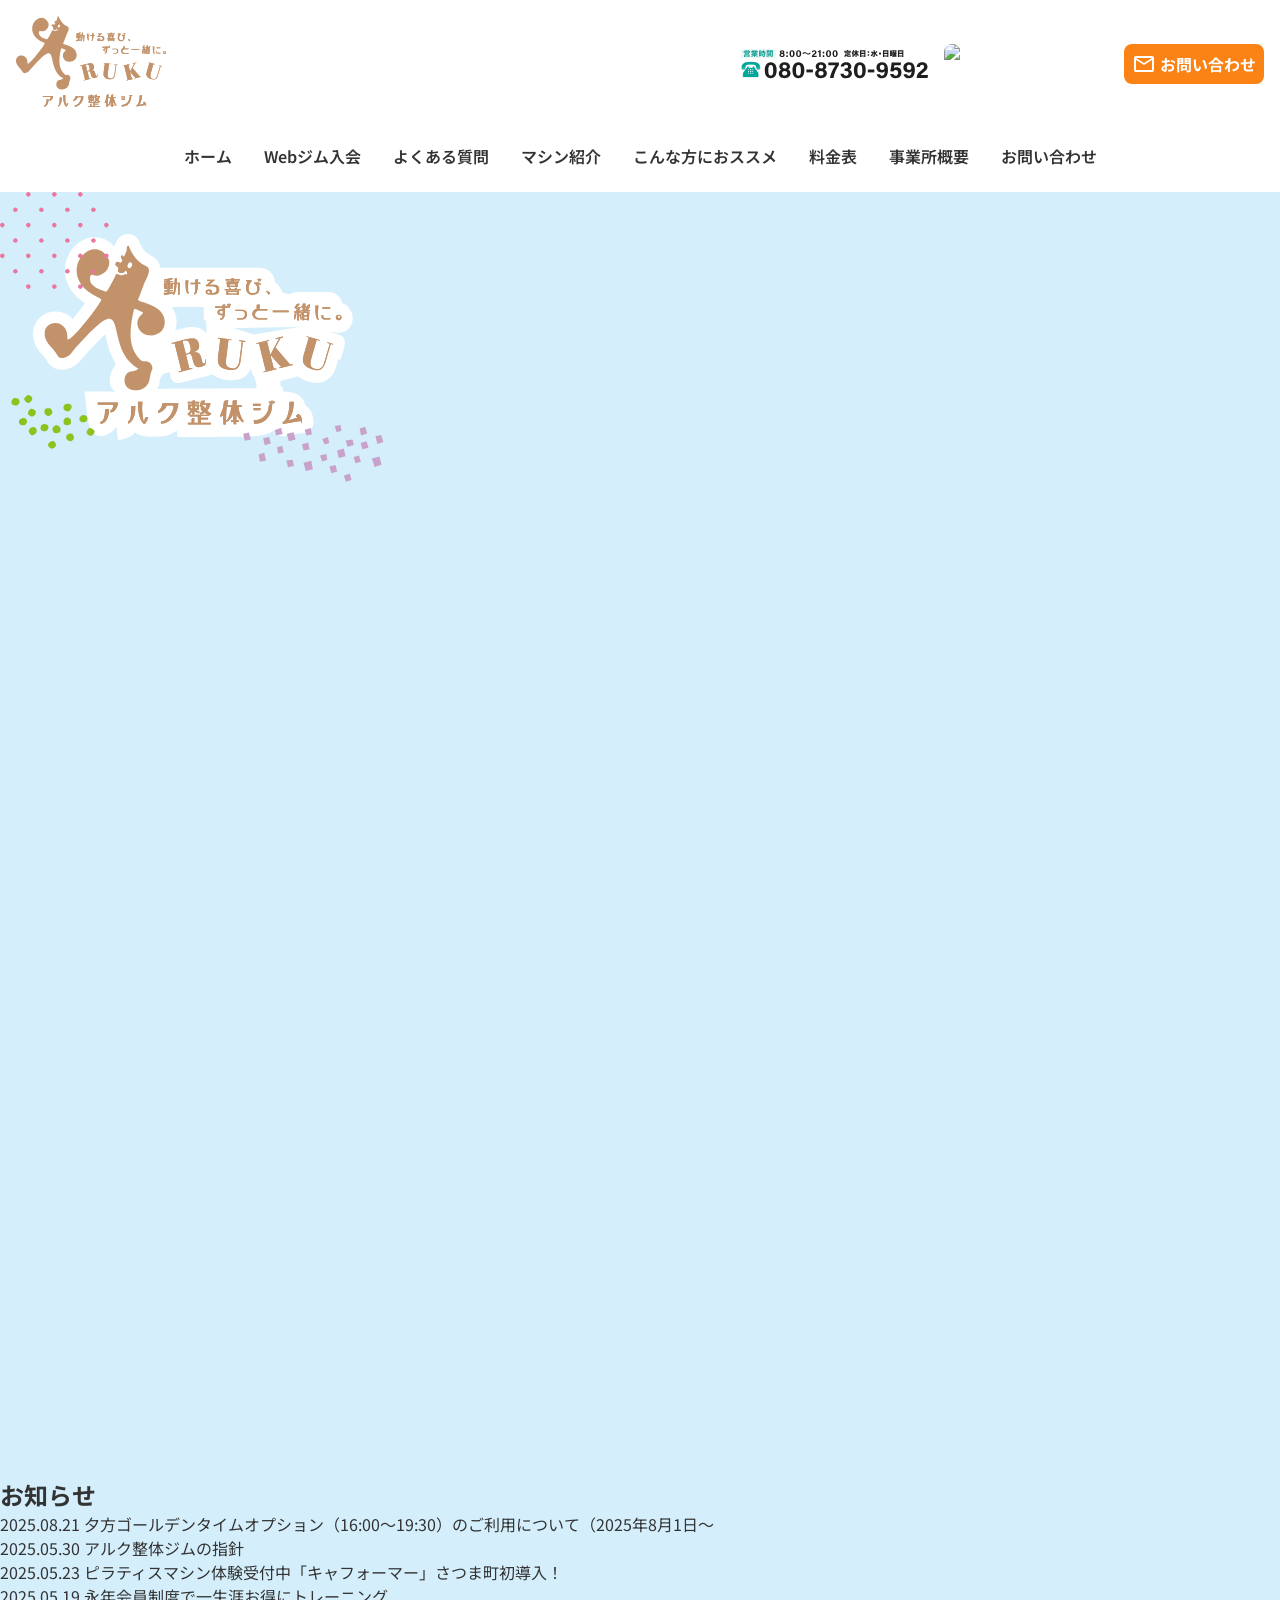
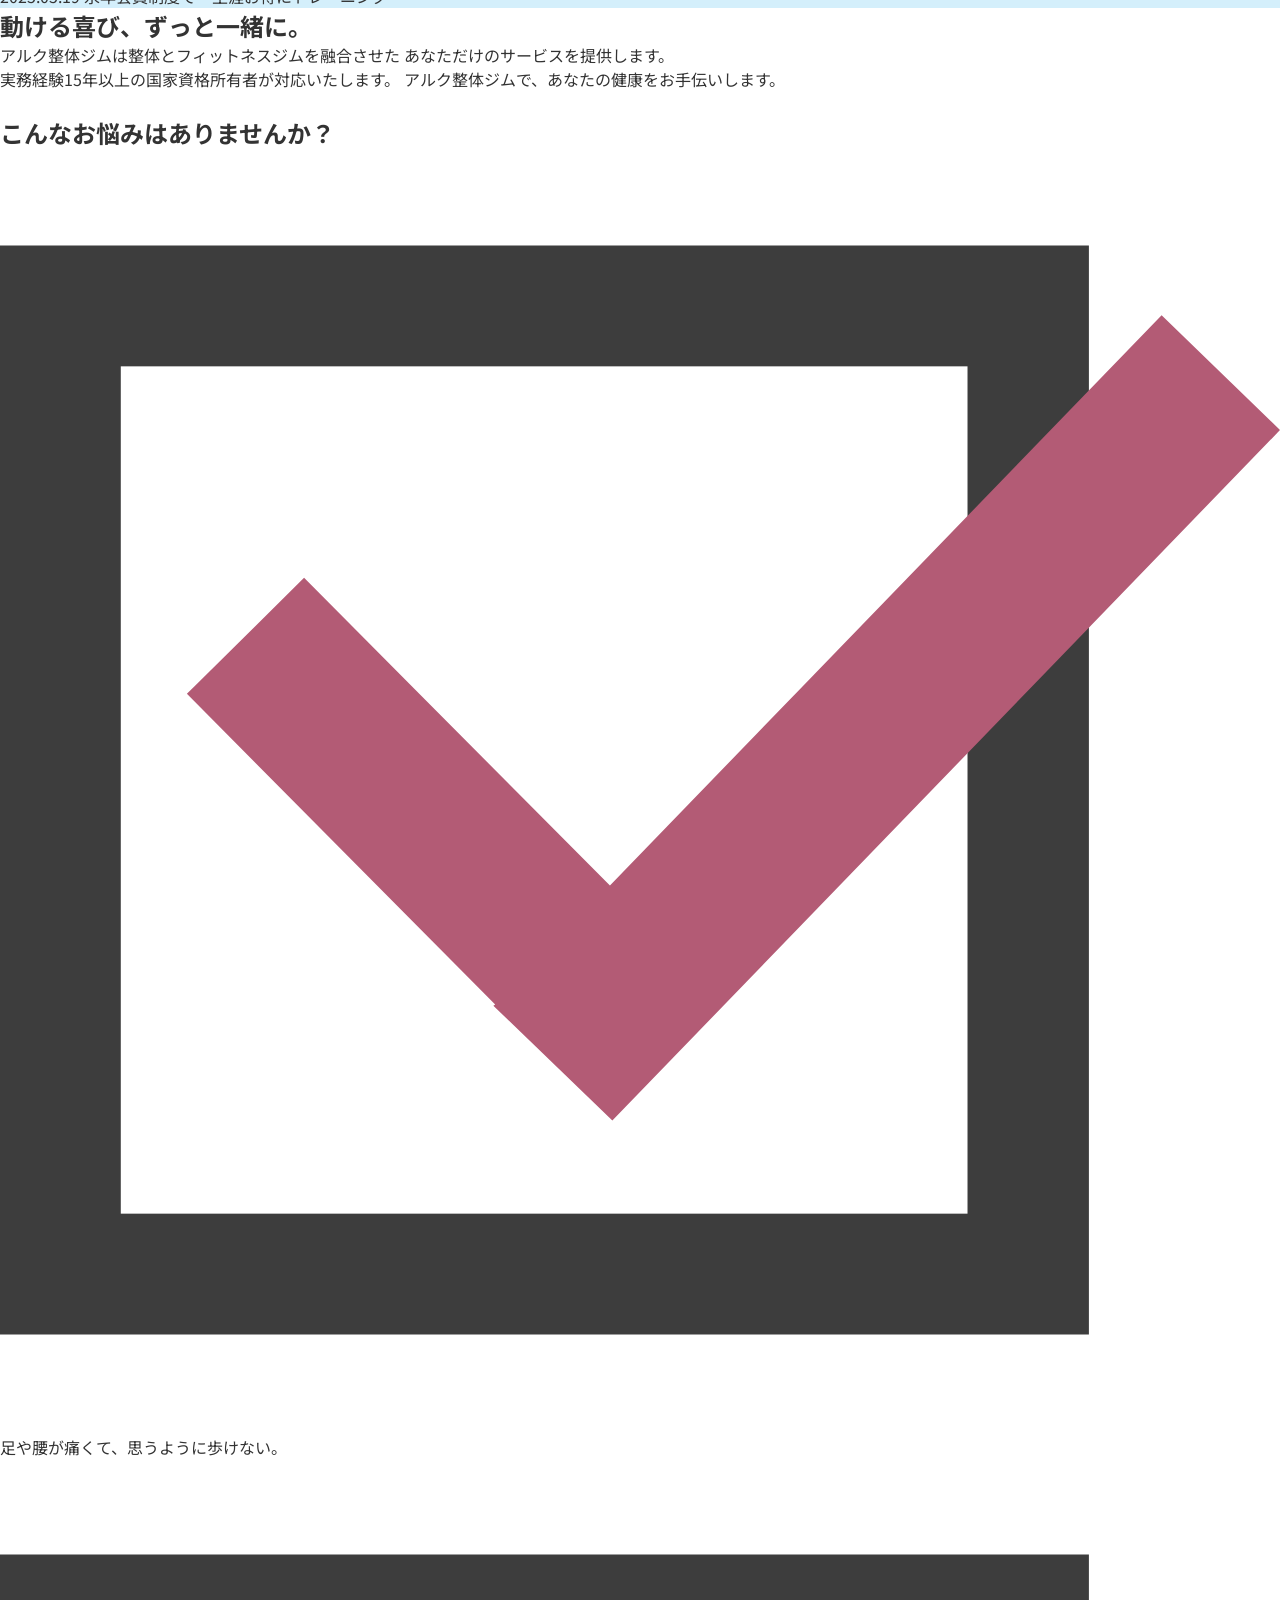
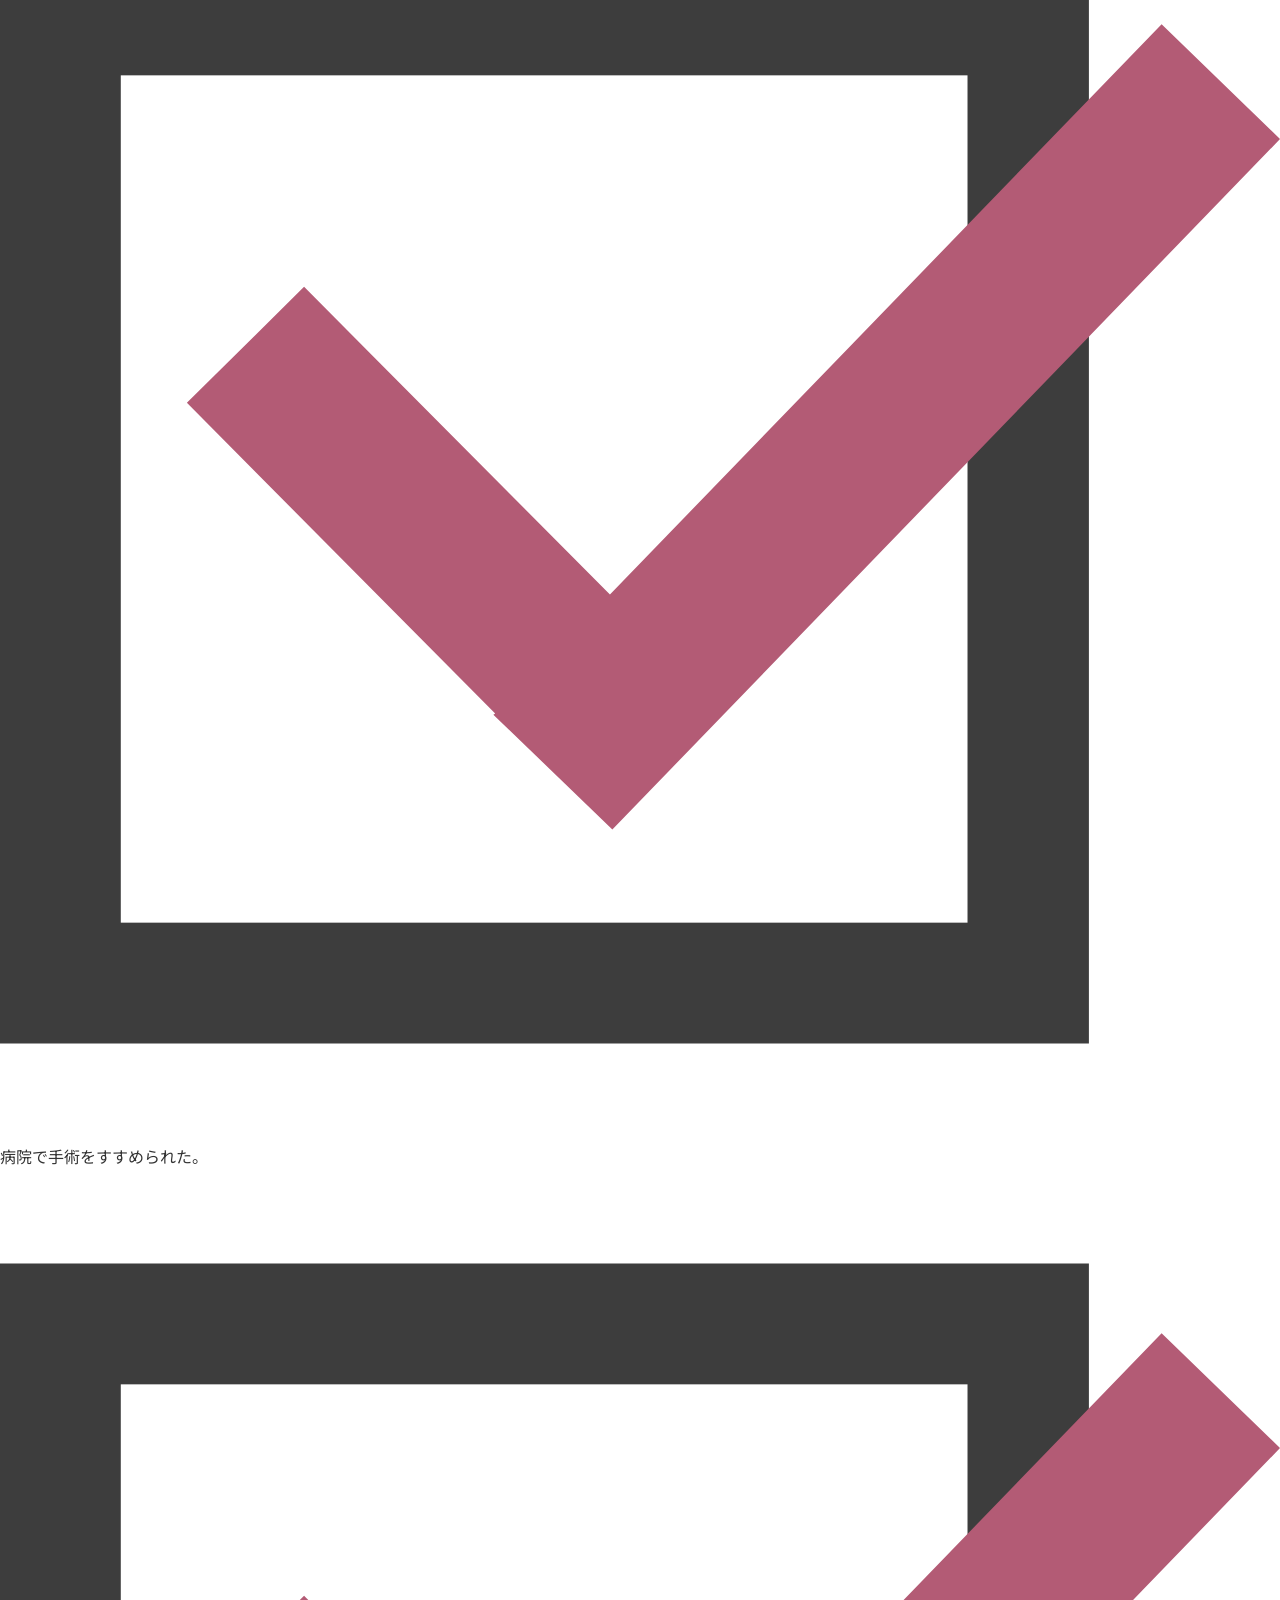
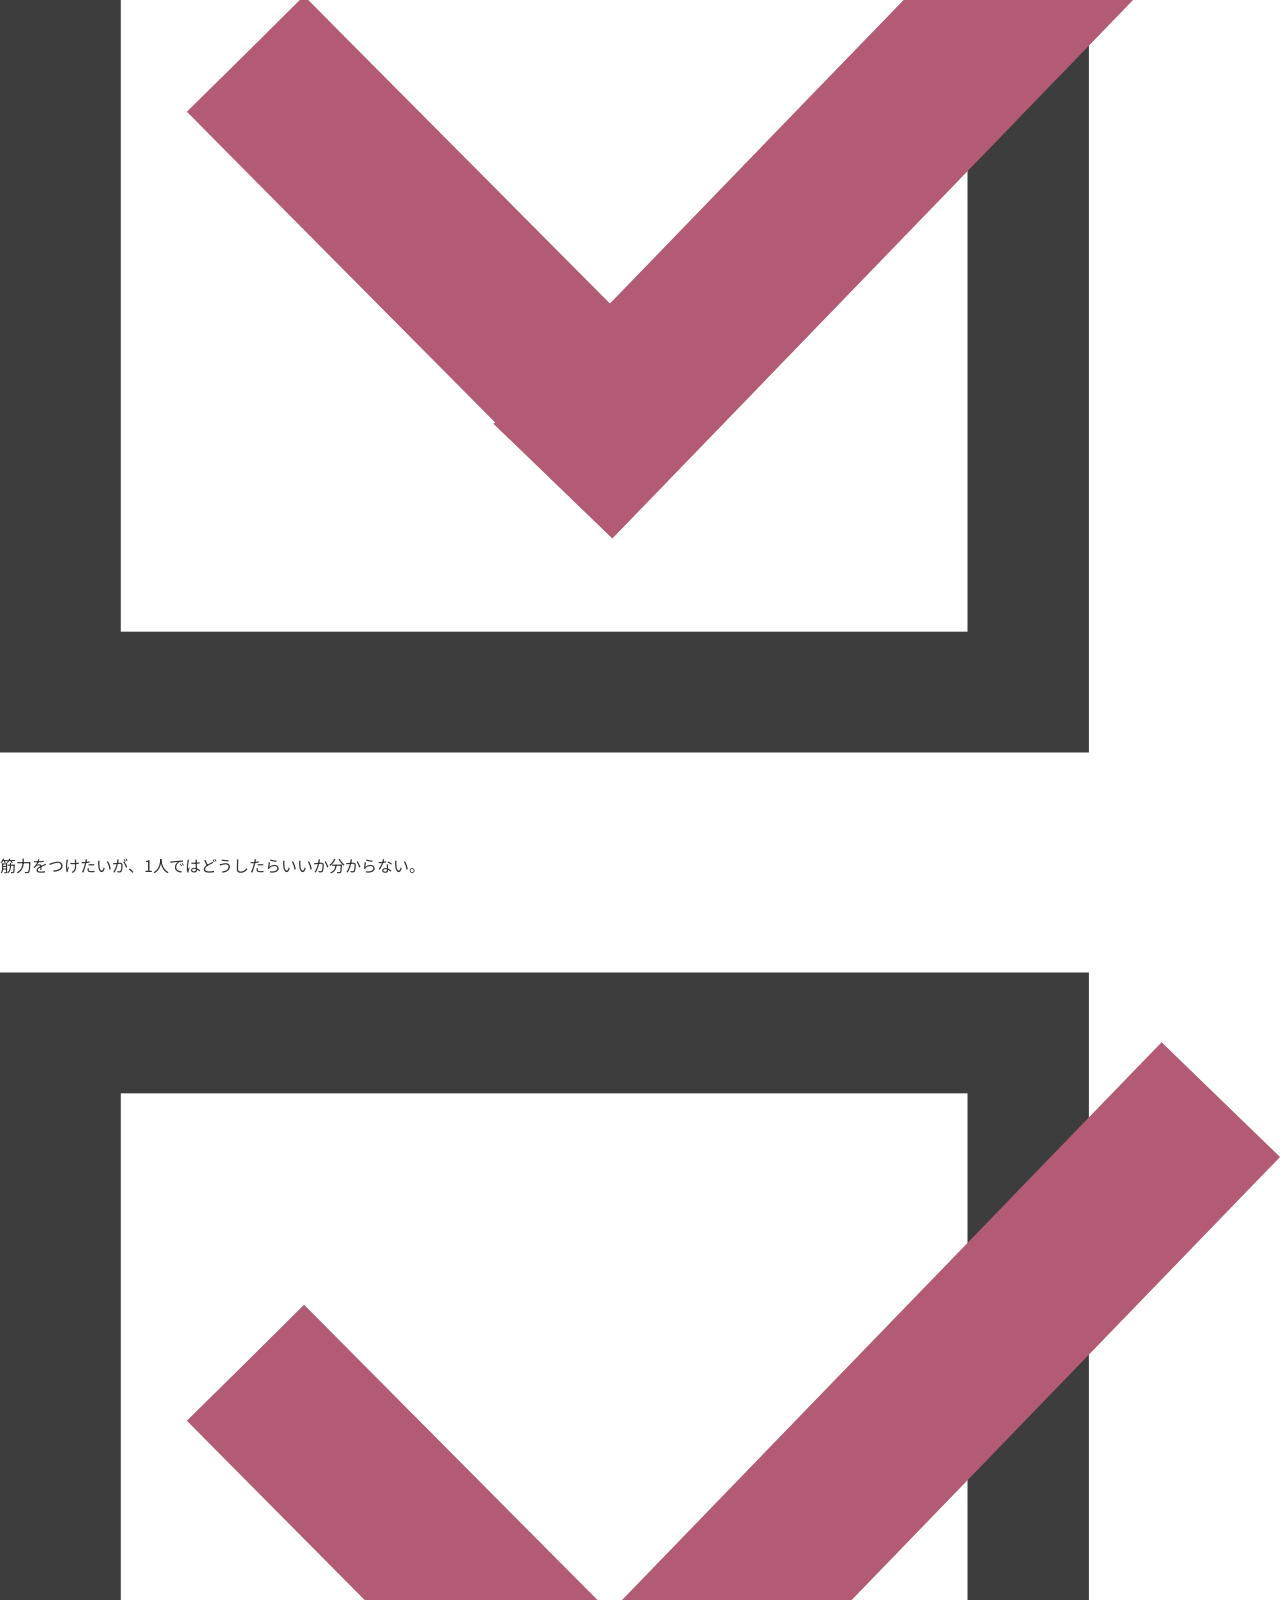
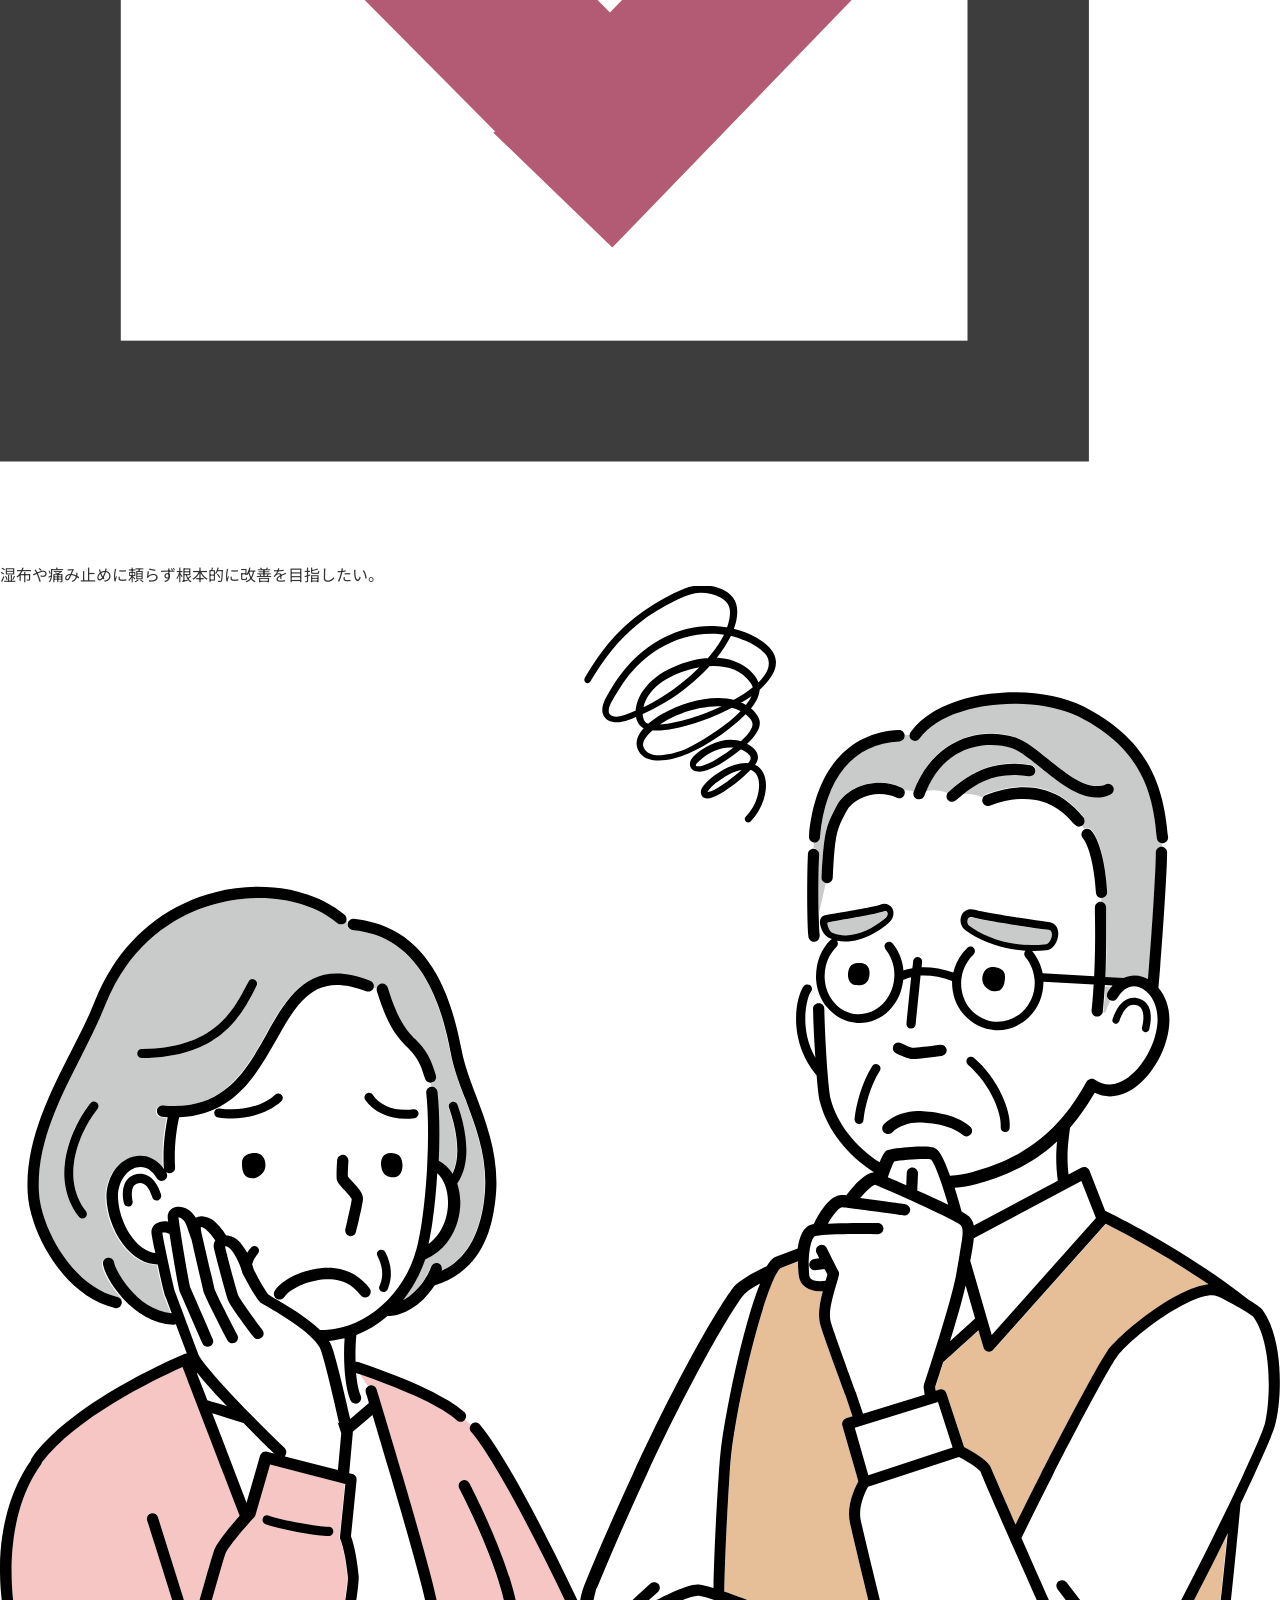
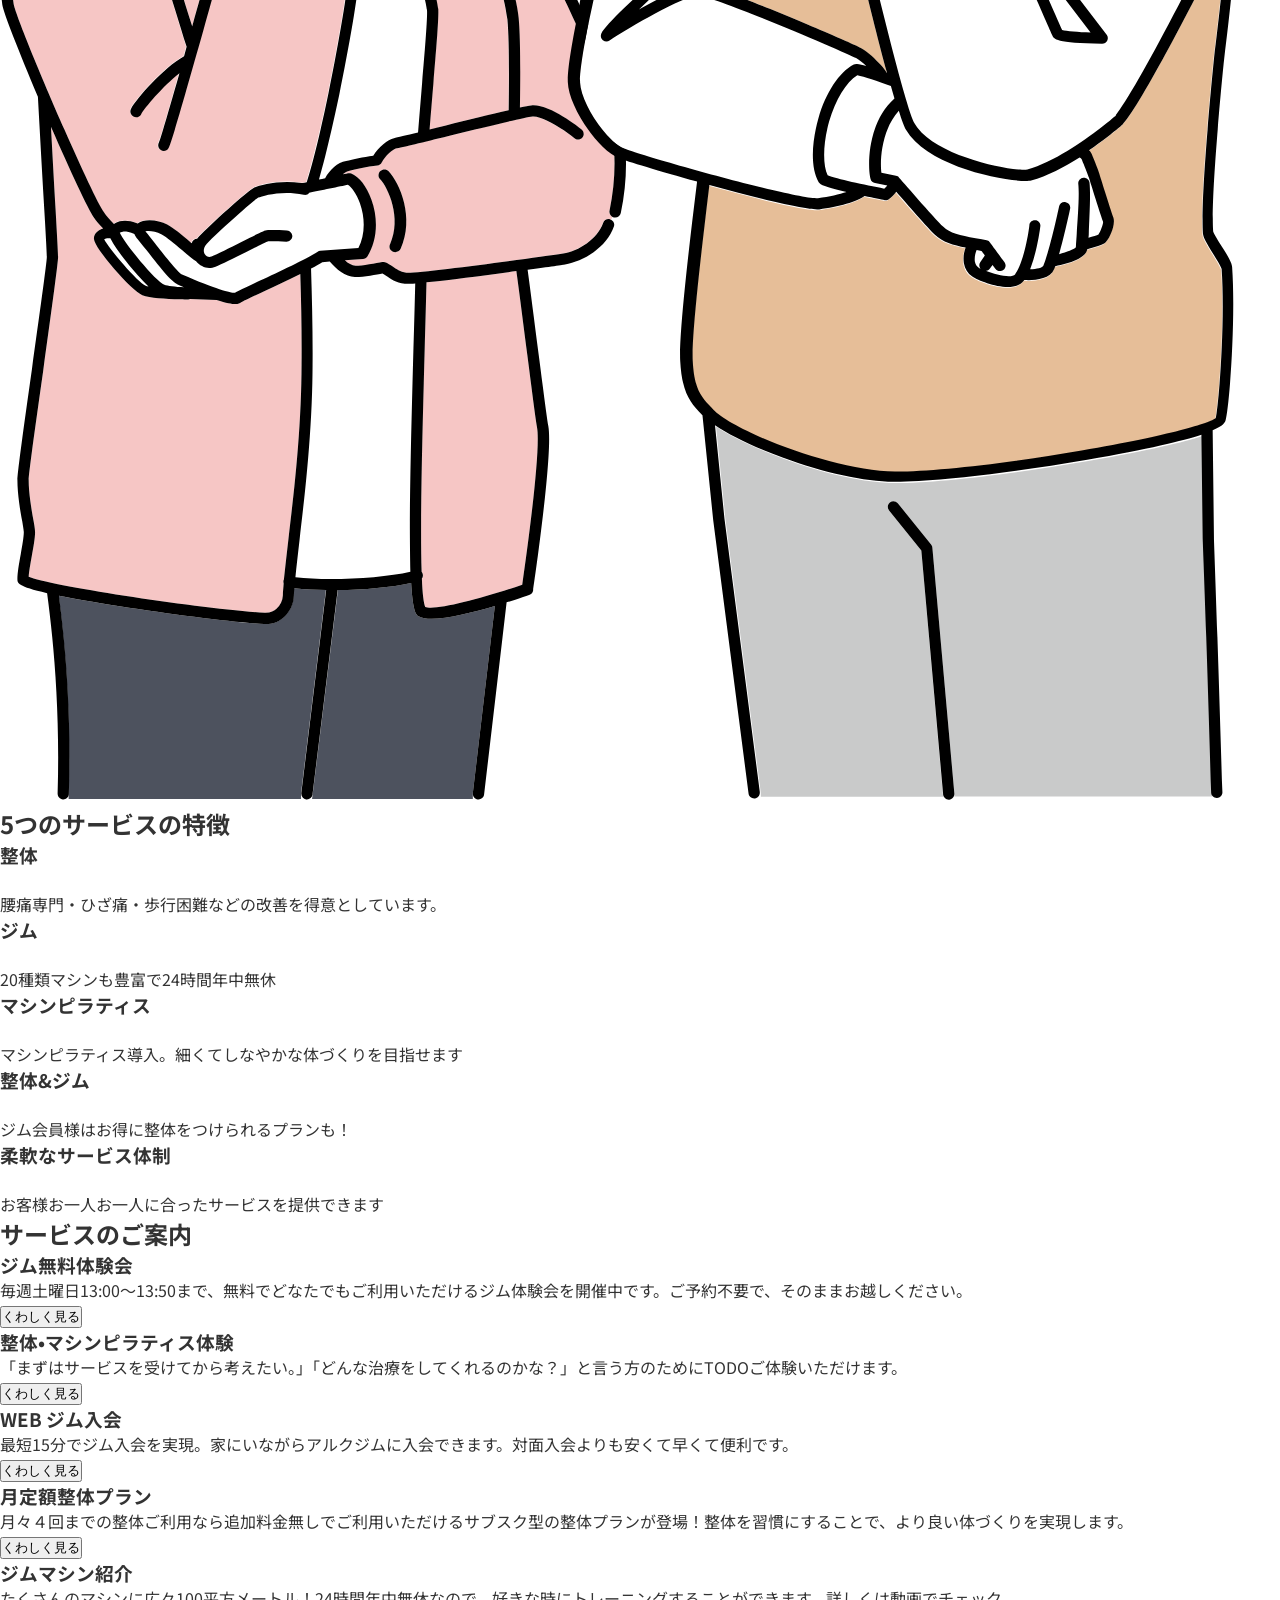
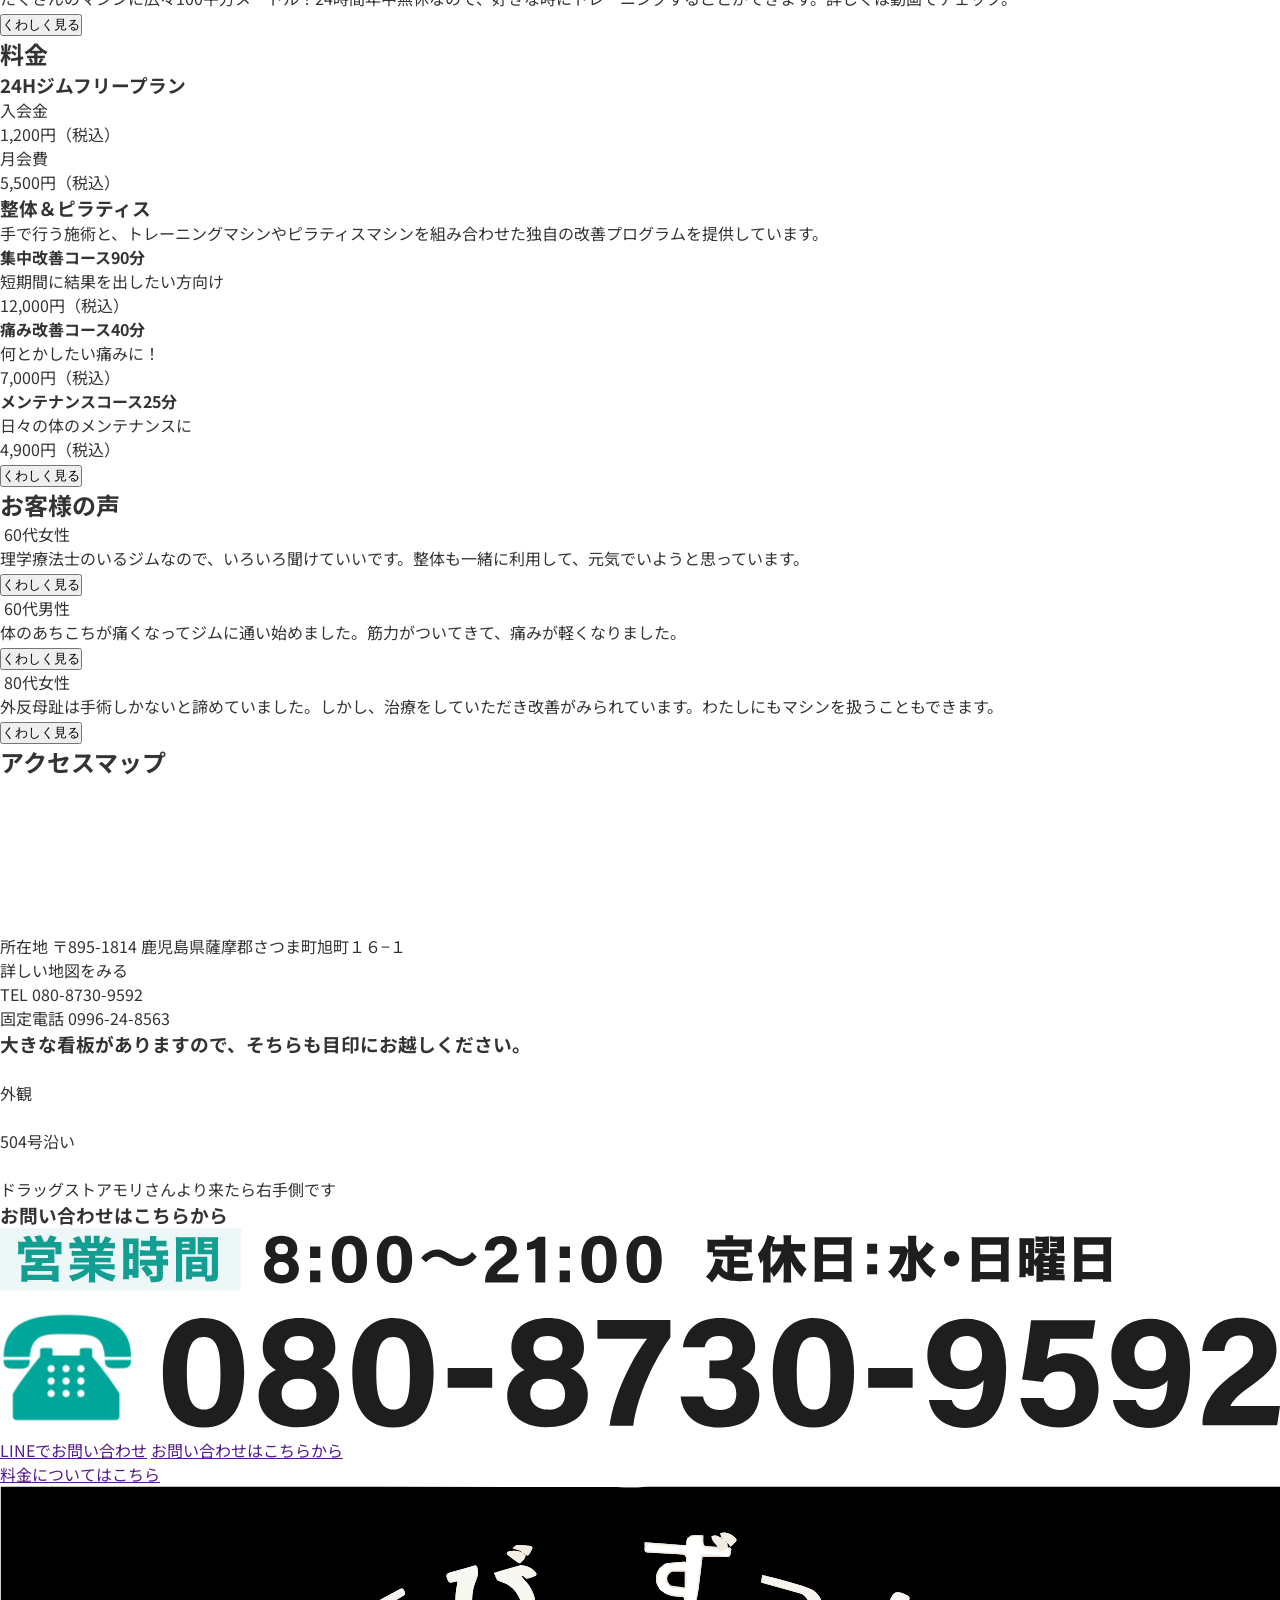
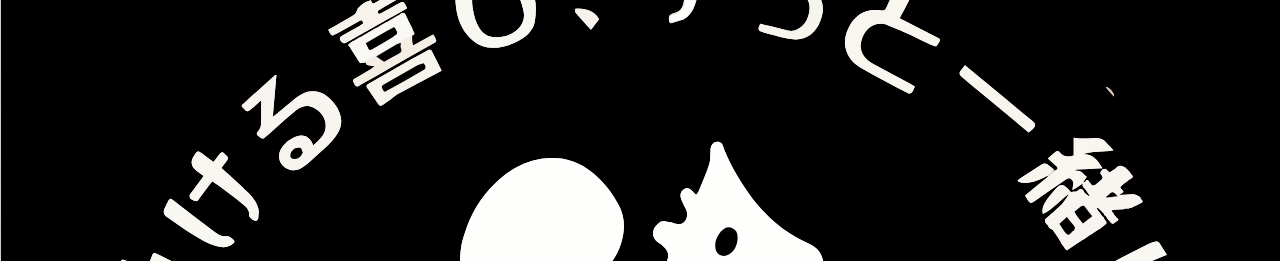
==== commit 48c69fc9: "Add animation to hero logo" ====
--- a/index.html
+++ b/index.html
@@ -48,7 +48,9 @@
       </nav>
     </header>
     <section class="hero-section">
-      <img src="assets/images/aruku-logo-decorated.svg" alt="動ける喜び、ずっと一緒に。アルク整体ジム">
+      <div id="hero-logo-floating">
+        <img src="assets/images/aruku-logo-decorated.svg" alt="動ける喜び、ずっと一緒に。アルク整体ジム">
+      </div>
       <picture>
         <source media="(min-width: 768px)" srcset="assets/images/hero-img.png">
         <img class="hero-img" src="assets/images/hero-img-narrow.png" alt="">
--- a/styles.css
+++ b/styles.css
@@ -42,6 +42,7 @@
   position: fixed;
   top: 0;
   width: 100%;
+  z-index: 999;
 }
 
 .header-top {
@@ -209,6 +210,7 @@
 
 .hero-section {
   background-color: var(--color-foam);
+  position: relative;
 }
 
 .hero-img {
@@ -216,7 +218,28 @@
   width: 100%;
 }
 
-/* @media only screen and (min-width: 768px) {
-  .hero-img {
-  }
-} */+#hero-logo-floating {
+  position: absolute;
+  left: 50%;
+  transform: translateX(-50%);
+  width: 80%;
+}
+
+#hero-logo-floating img {
+  animation: floating infinite 2s ease-in-out;
+  display: block;
+}
+
+@keyframes floating {
+  0% { transform: translateY(0); }
+  50% { transform: translateY(-10%); }
+  100% { transform: translateY(0); }
+}
+
+@media only screen and (min-width: 768px) {
+  #hero-logo-floating {
+    left: unset;
+    transform: unset;
+    width: 30%;
+  }
+}
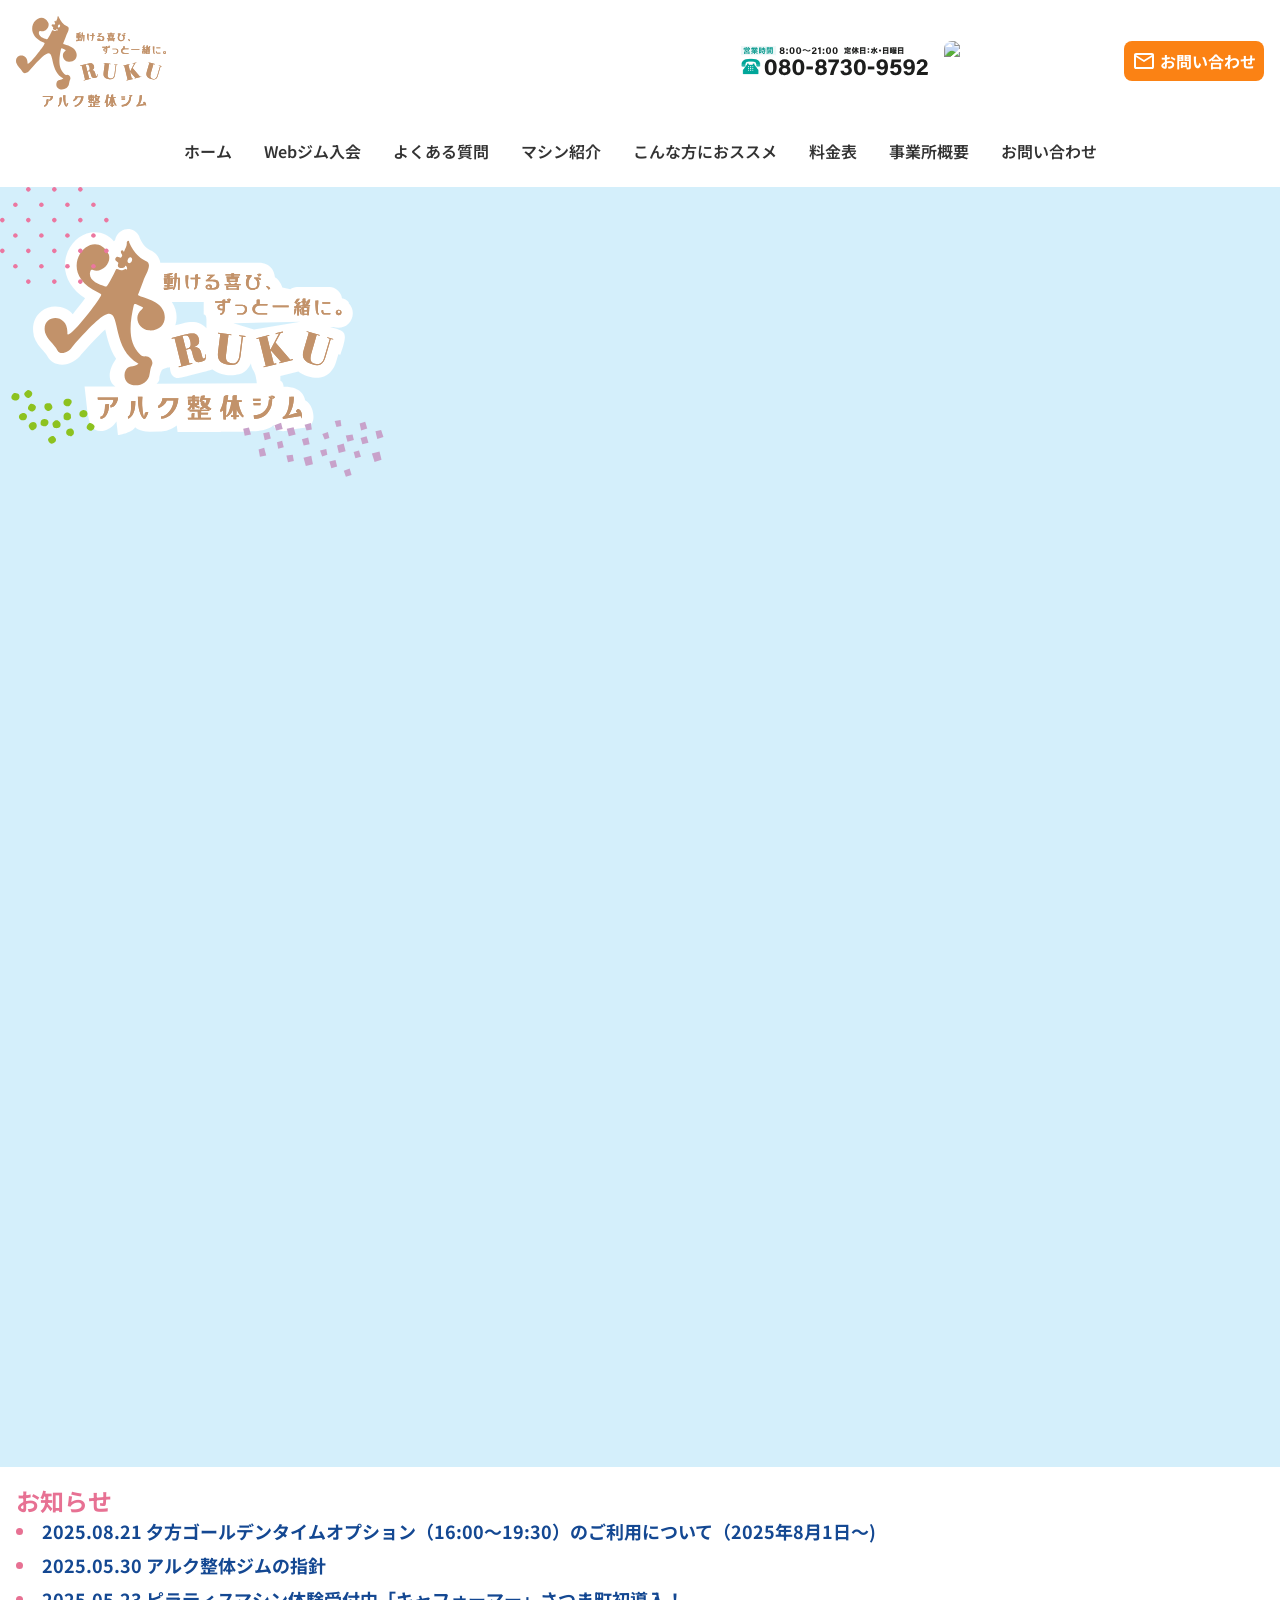
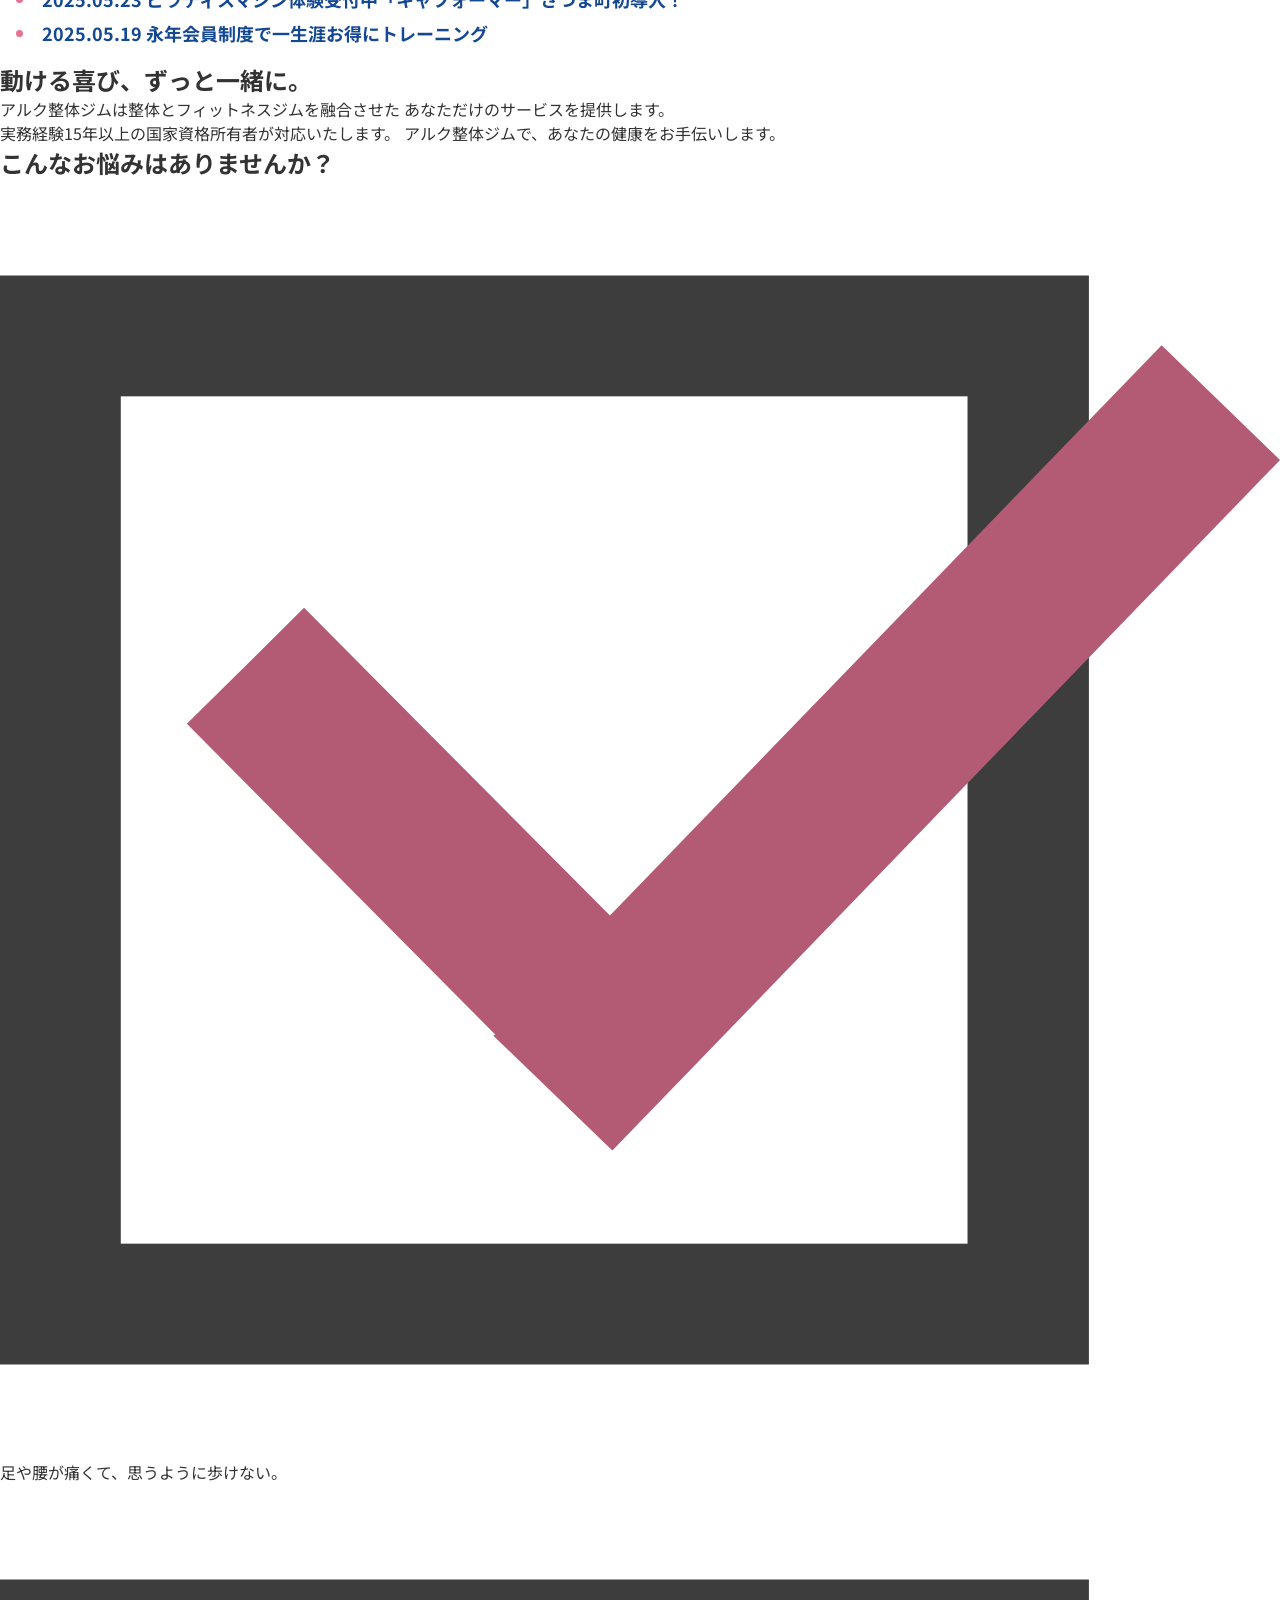
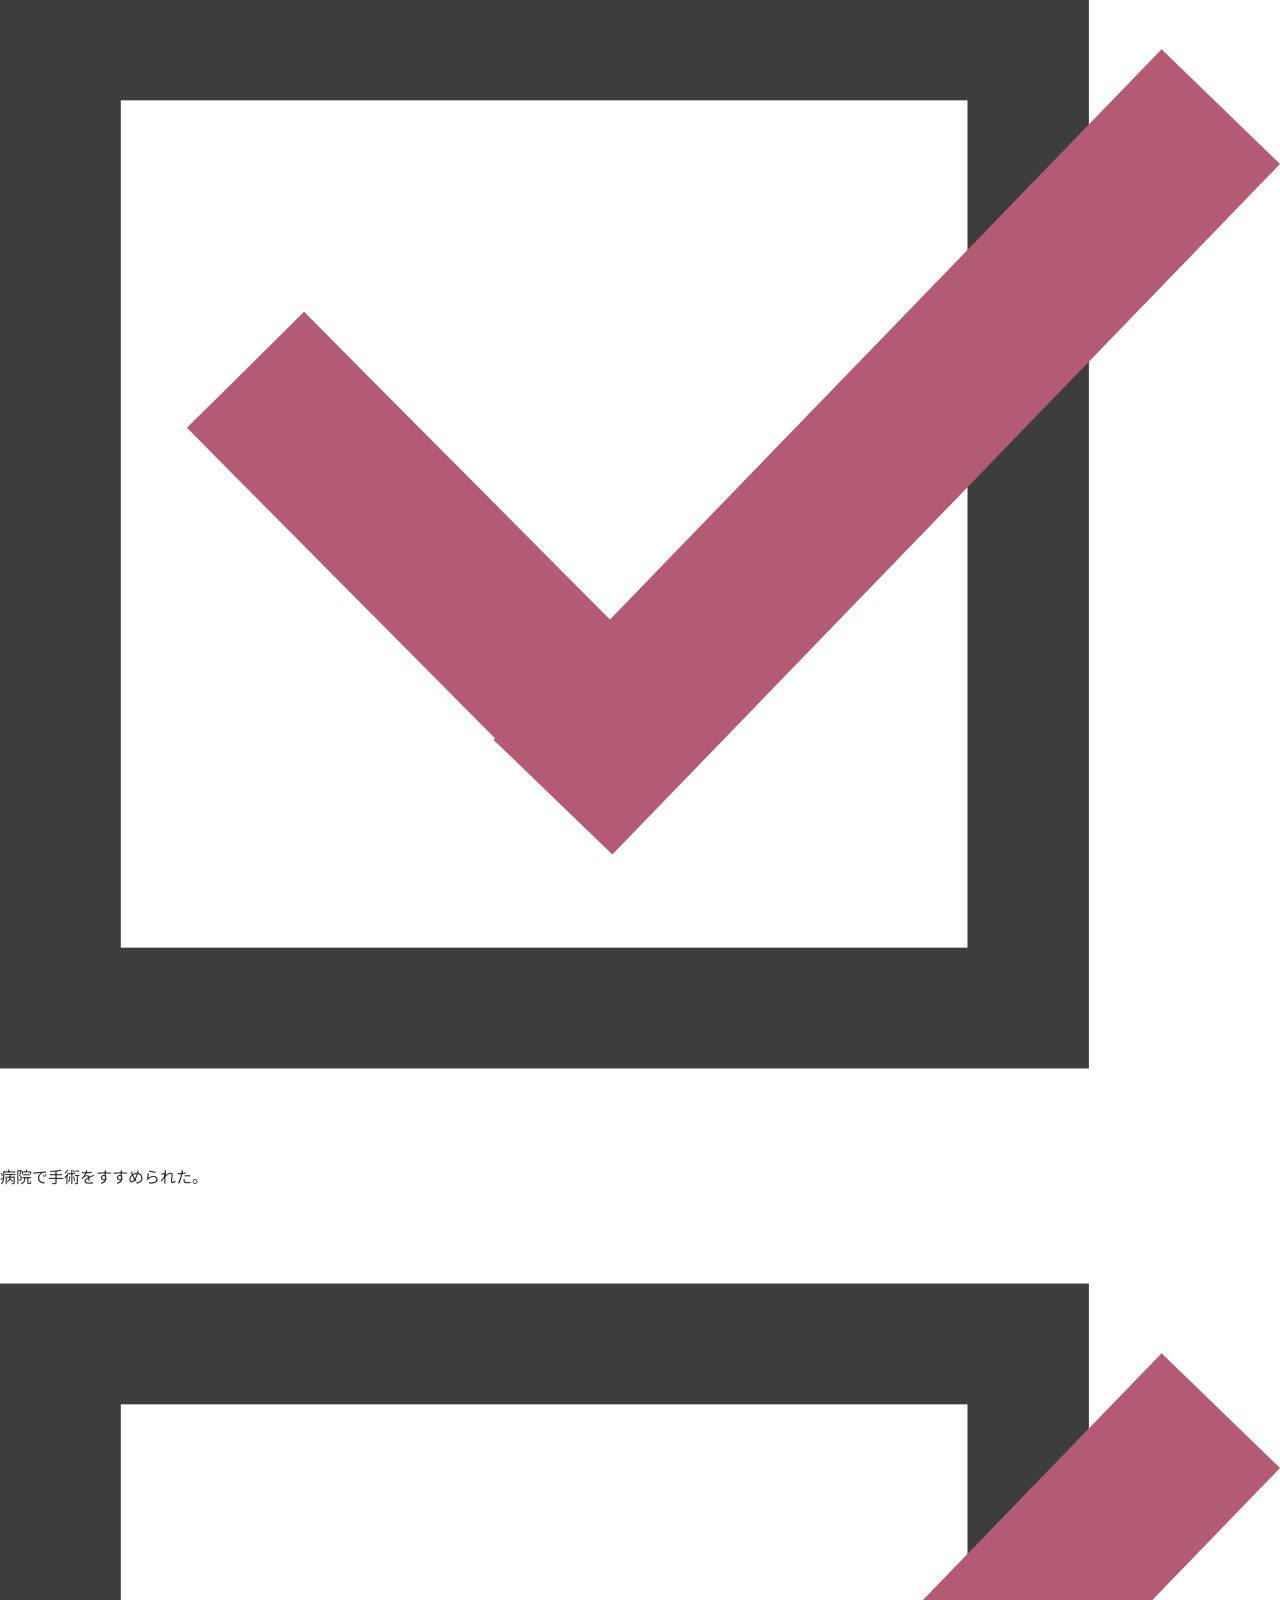
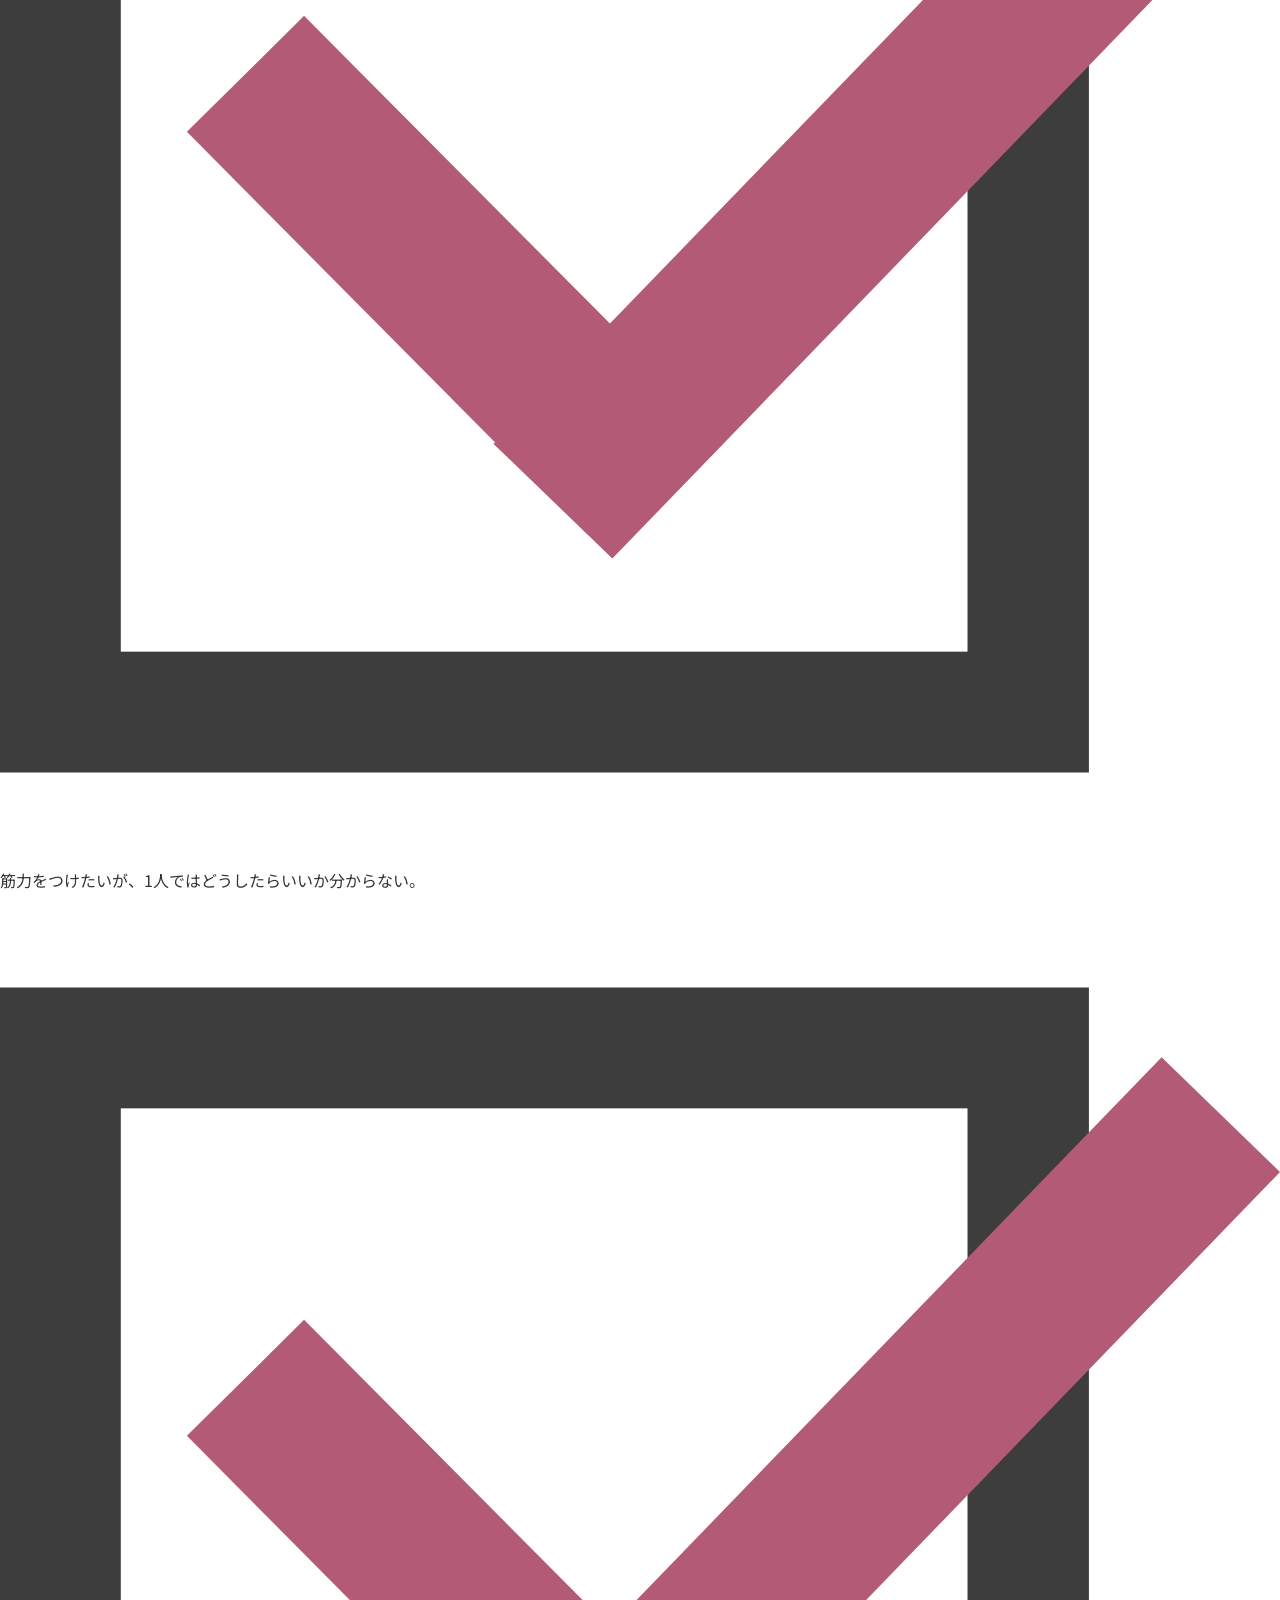
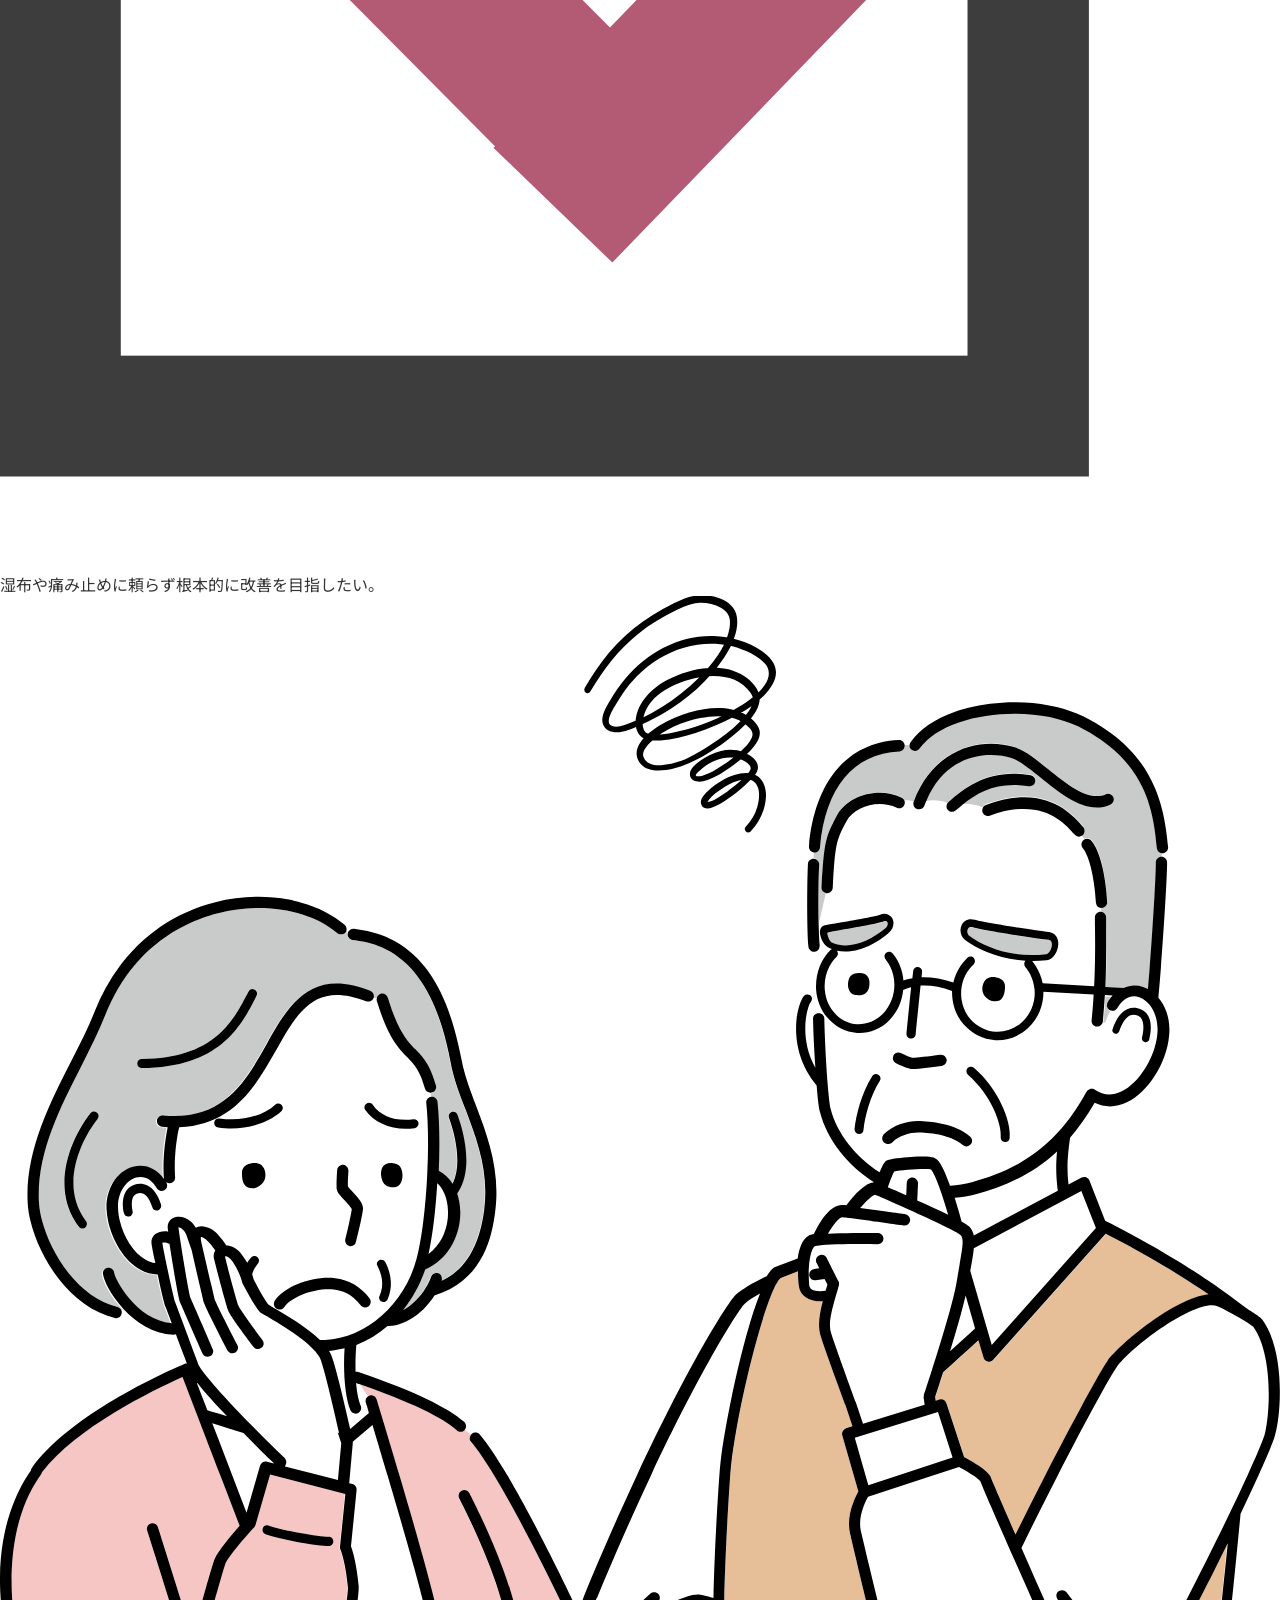
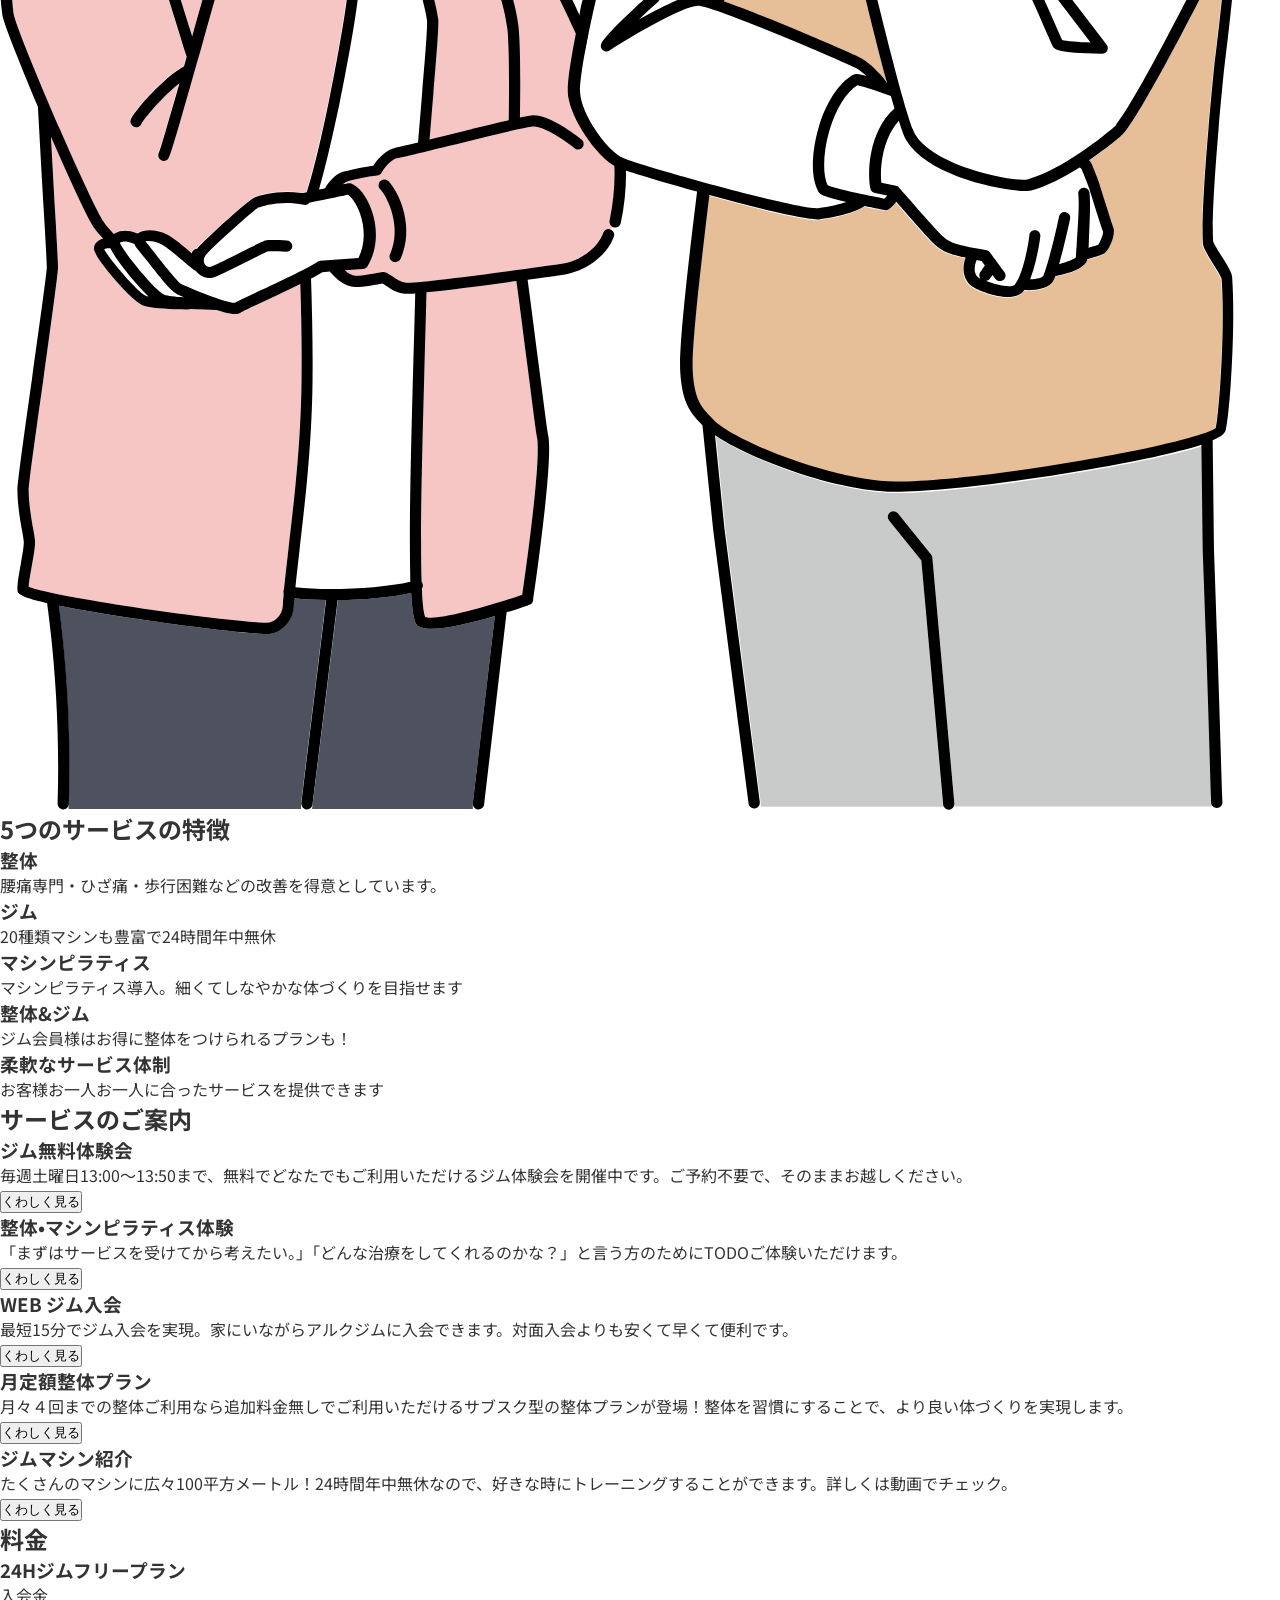
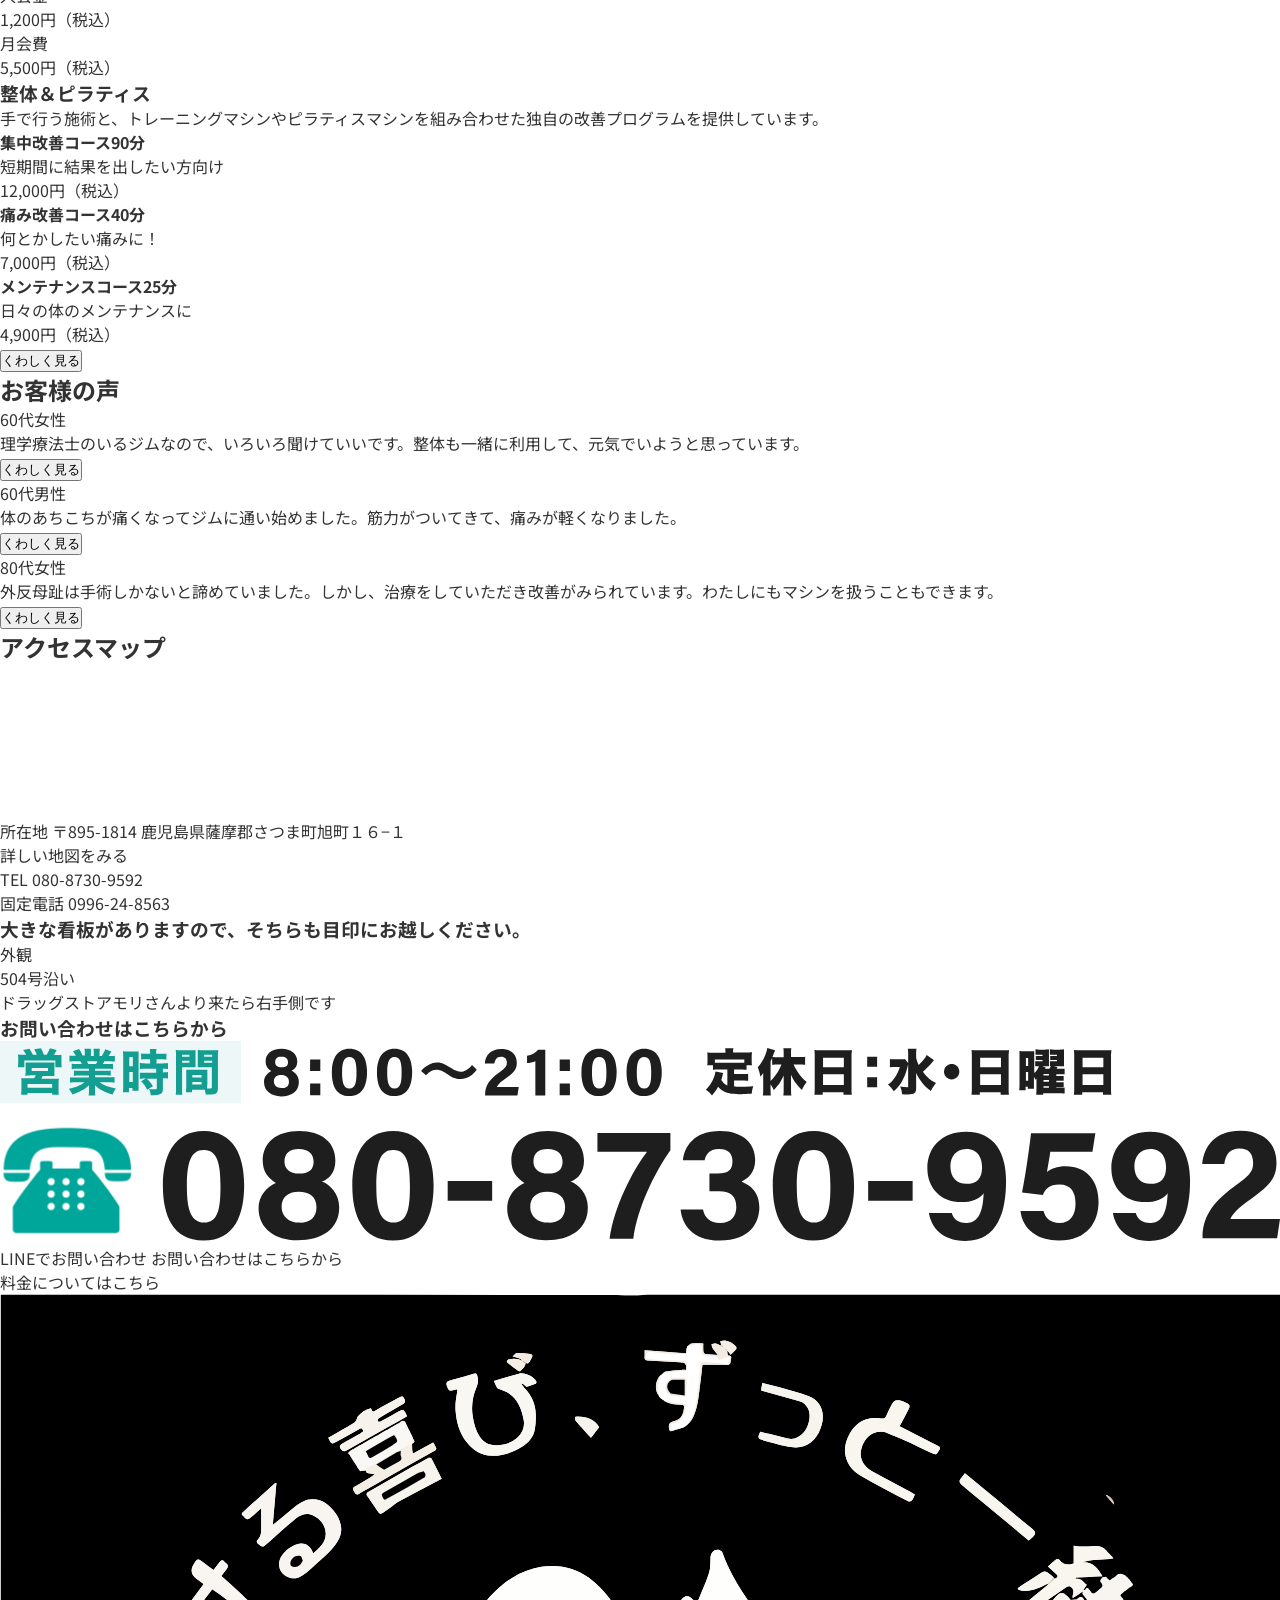
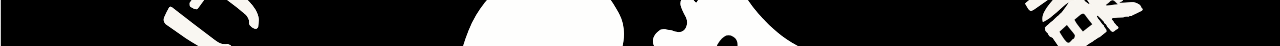
==== commit 5c3c7434: "Update notifications container" ====
--- a/index.html
+++ b/index.html
@@ -55,24 +55,33 @@
         <source media="(min-width: 768px)" srcset="assets/images/hero-img.png">
         <img class="hero-img" src="assets/images/hero-img-narrow.png" alt="">
       </picture>
-      <div>
-        <h2>お知らせ</h2>
+      <div class="notifications">
+        <h2 class="theme-color-text">お知らせ</h2>
         <ul>
           <li>
-            <span>2025.08.21</span>
-            <span>夕方ゴールデンタイムオプション（16:00〜19:30）のご利用について（2025年8月1日〜</span>
-          </li>
-          <li>
-            <span>2025.05.30</span>
-            <span>アルク整体ジムの指針</span>
-          </li>
-          <li>
-            <span>2025.05.23</span>
-            <span>ピラティスマシン体験受付中「キャフォーマー」さつま町初導入！</span>
-          </li>
-          <li>
-            <span>2025.05.19</span>
-            <span>永年会員制度で一生涯お得にトレーニング</span>
+            <a href="">
+              <span>2025.08.21</span>
+              <span>夕方ゴールデンタイムオプション（16:00〜19:30）のご利用について（2025年8月1日〜)
+              </span>
+            </a>
+          </li>
+          <li>
+            <a href="">
+              <span>2025.05.30</span>
+              <span>アルク整体ジムの指針</span>
+            </a>
+          </li>
+          <li>
+            <a href="">
+              <span>2025.05.23</span>
+              <span>ピラティスマシン体験受付中「キャフォーマー」さつま町初導入！</span>
+            </a>
+          </li>
+          <li>
+            <a href="">
+              <span>2025.05.19</span>
+              <span>永年会員制度で一生涯お得にトレーニング</span>
+            </a>
           </li>
         </ul>
       </div>
--- a/styles.css
+++ b/styles.css
@@ -8,6 +8,7 @@
   --color-foam: #d4effb;
   --color-gallery: #eeeeee;
   --color-mine-shaft: #333333;
+  --color-tory-blue: #144892;
   --color-white: #ffffff;
 
   --nav-dropdown-transition-time: 0.333s
@@ -27,6 +28,15 @@
   font-weight: normal;
 }
 
+img {
+  display: block;
+}
+
+a {
+  color: inherit;
+  text-decoration: none;
+}
+
 .btn {
   cursor: pointer;
   display: block;
@@ -35,6 +45,10 @@
 
 .btn-contact {
   background-color: var(--color-ecstasy);
+}
+
+.theme-color-text {
+  color: var(--color-deep-blush);
 }
 
 .header {
@@ -142,13 +156,11 @@
 }
 
 .header-nav a {
-  color: inherit;
   display: block;
   font-size: inherit;
   font-weight: 600;
   padding: 1rem 0;
   text-align: center;
-  text-decoration: none;
 }
 
 .header-nav li:hover {
@@ -236,6 +248,29 @@
   100% { transform: translateY(0); }
 }
 
+.notifications {
+  background-color: var(--color-white);
+  padding: 1rem;
+}
+
+.notifications ul {
+  color: var(--color-tory-blue);
+  display: flex;
+  flex-direction: column;
+  font-size: 1.125em;
+  font-weight: 700;
+  gap: 0.5rem;
+  list-style-position: inside;
+}
+
+.notifications li::marker {
+  color: var(--color-deep-blush);
+}
+
+.notifications li:hover {
+  color: var(--color-deep-blush);
+}
+
 @media only screen and (min-width: 768px) {
   #hero-logo-floating {
     left: unset;
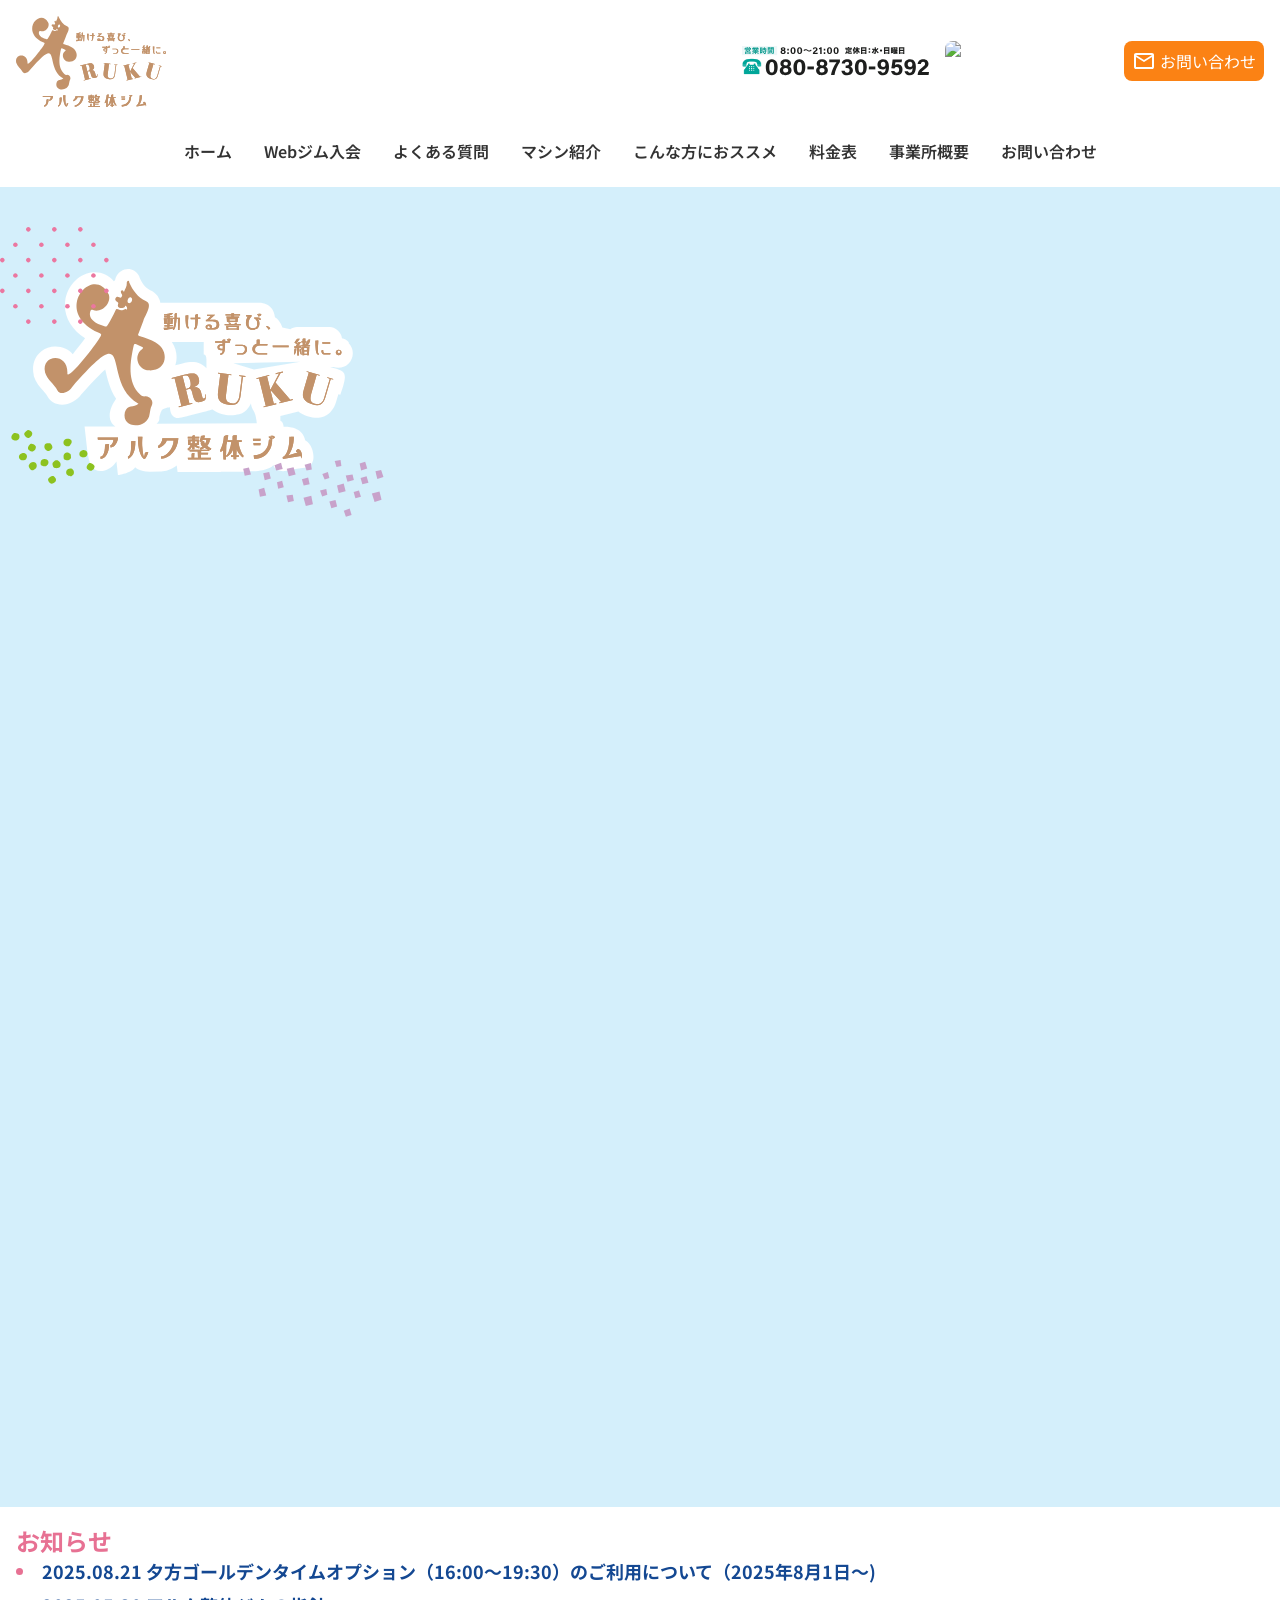
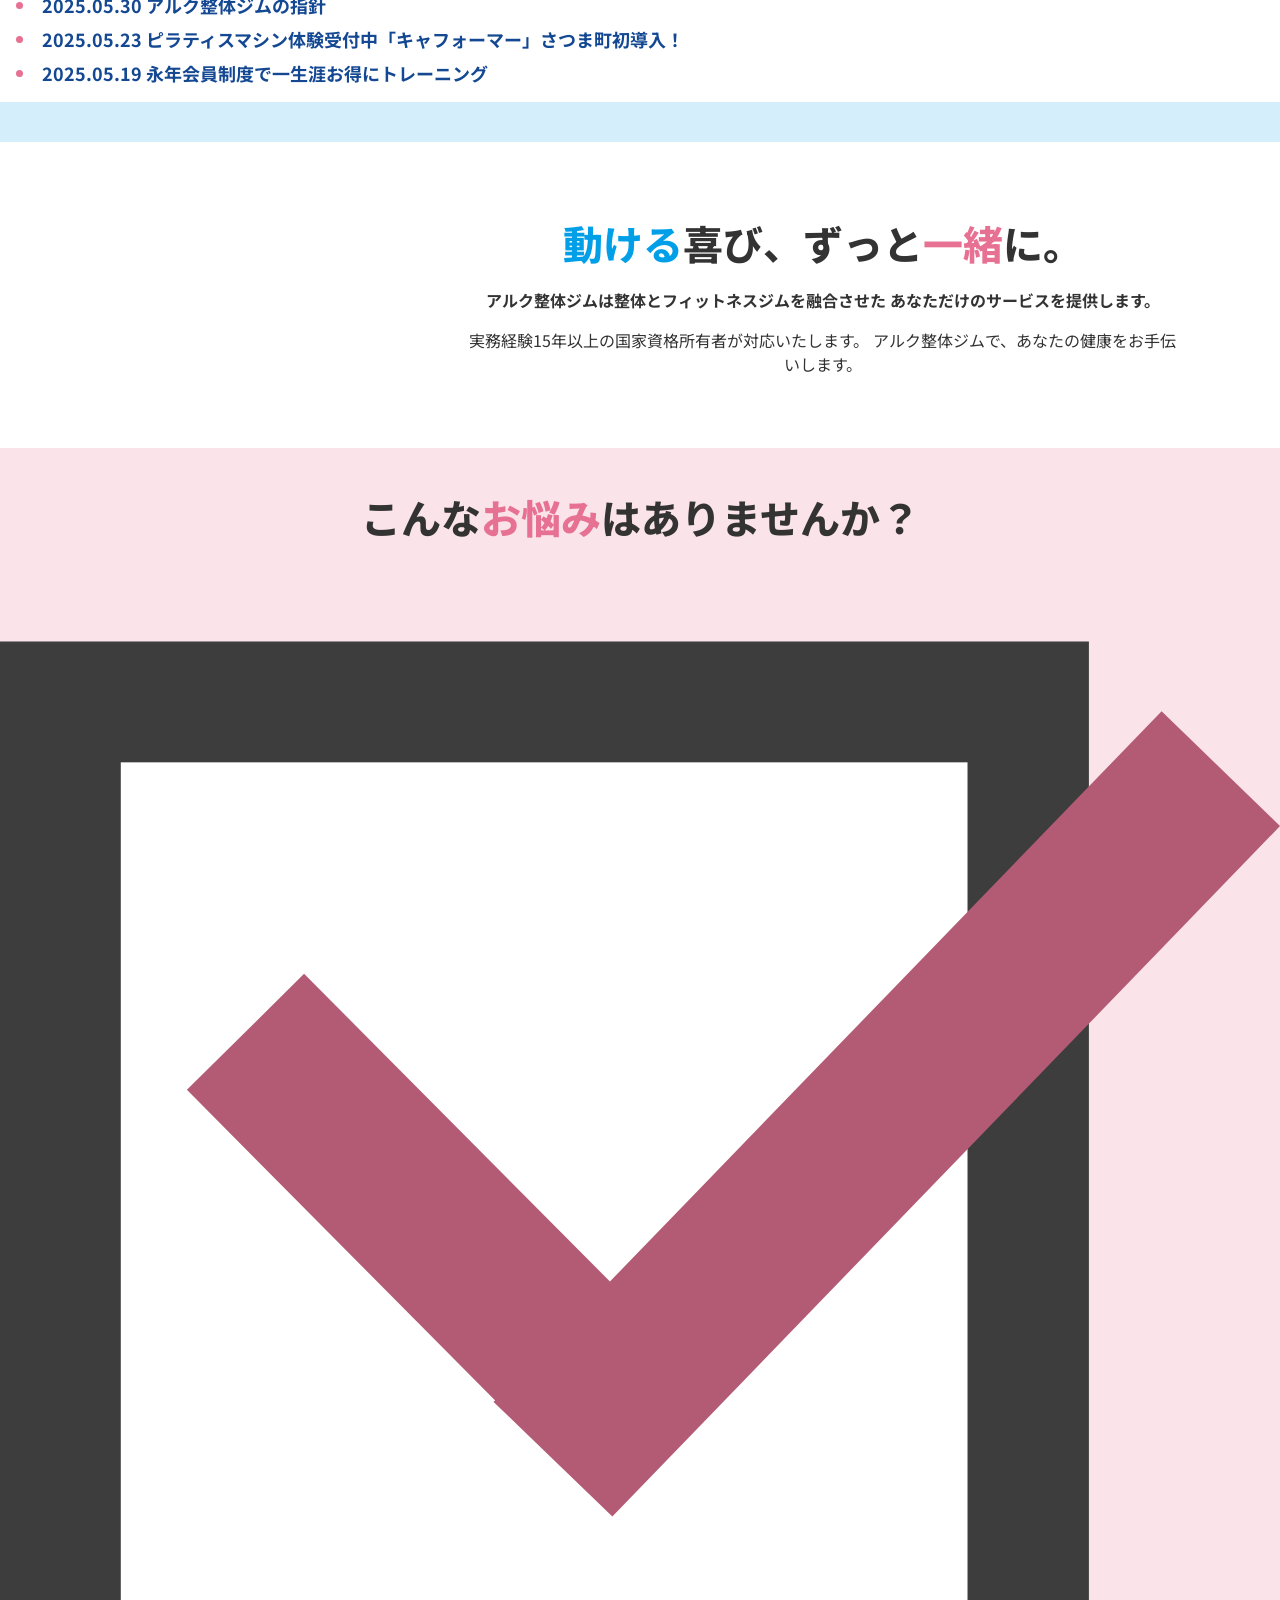
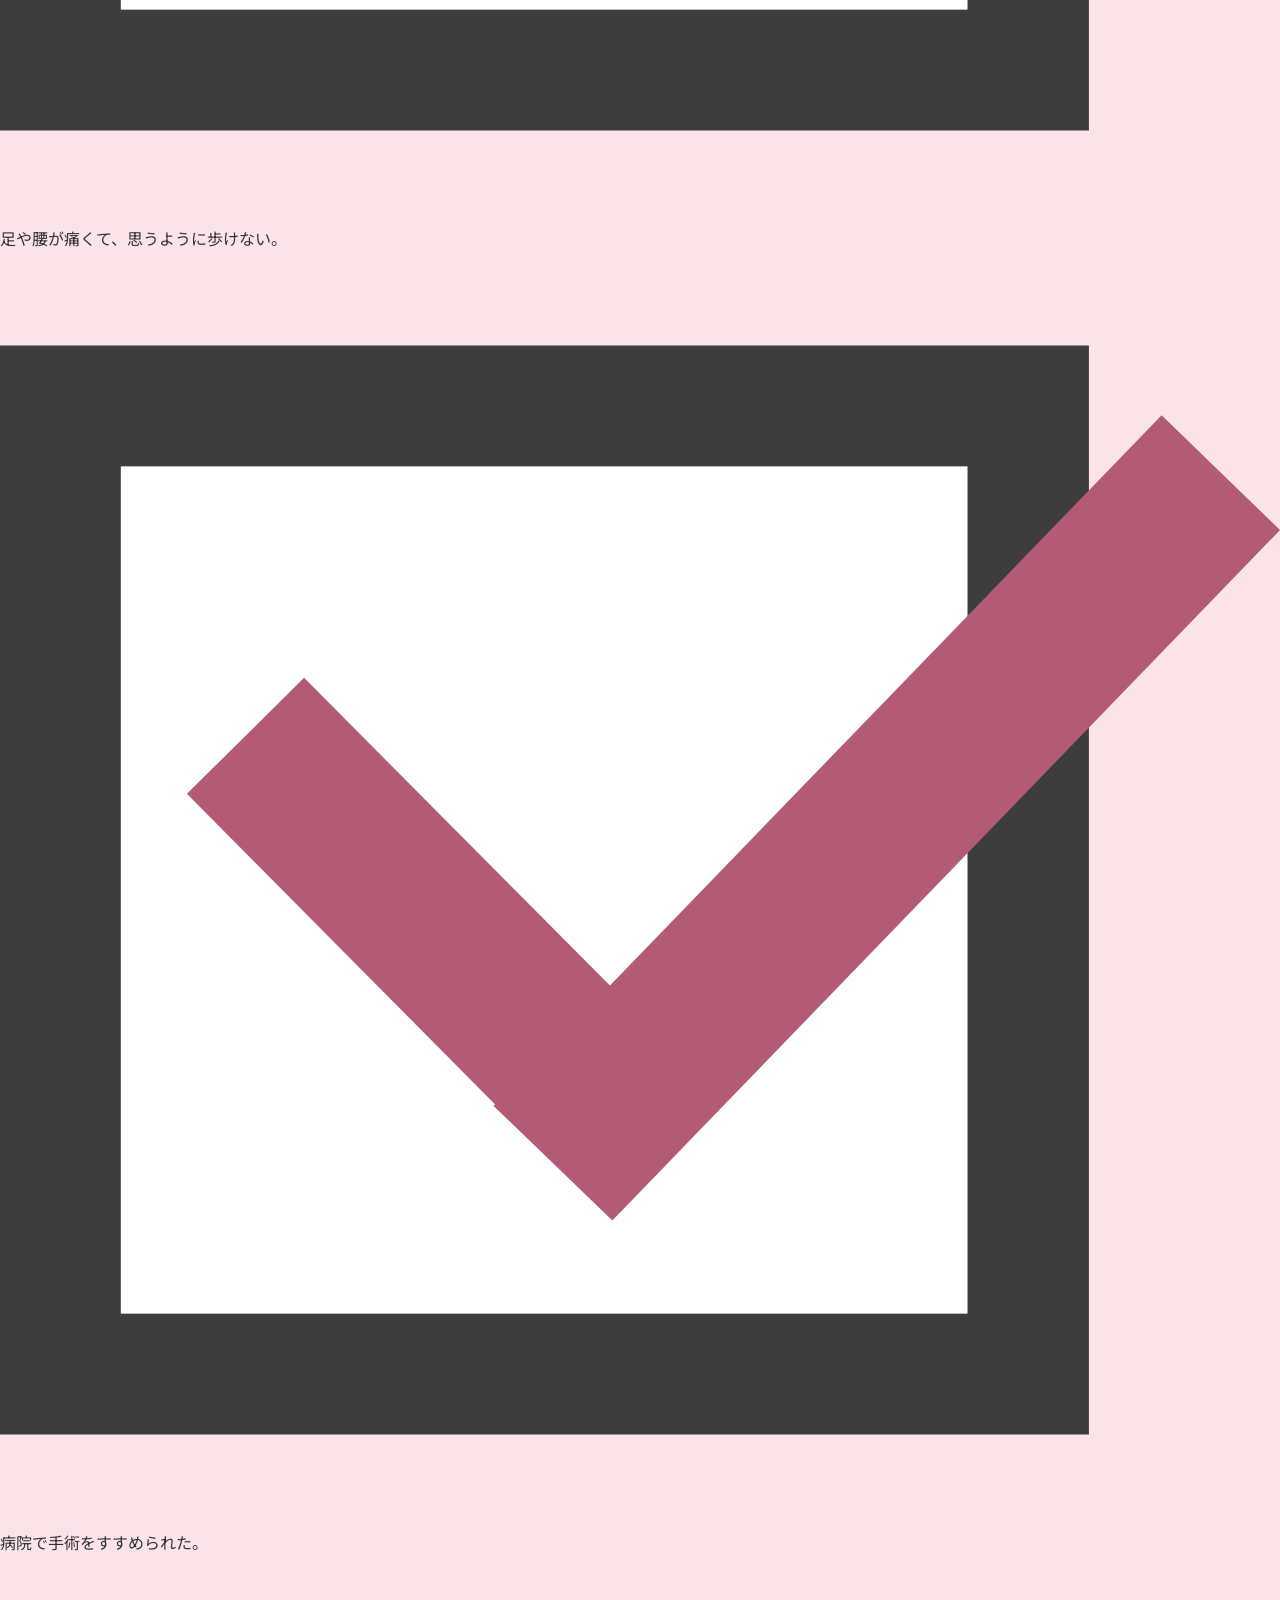
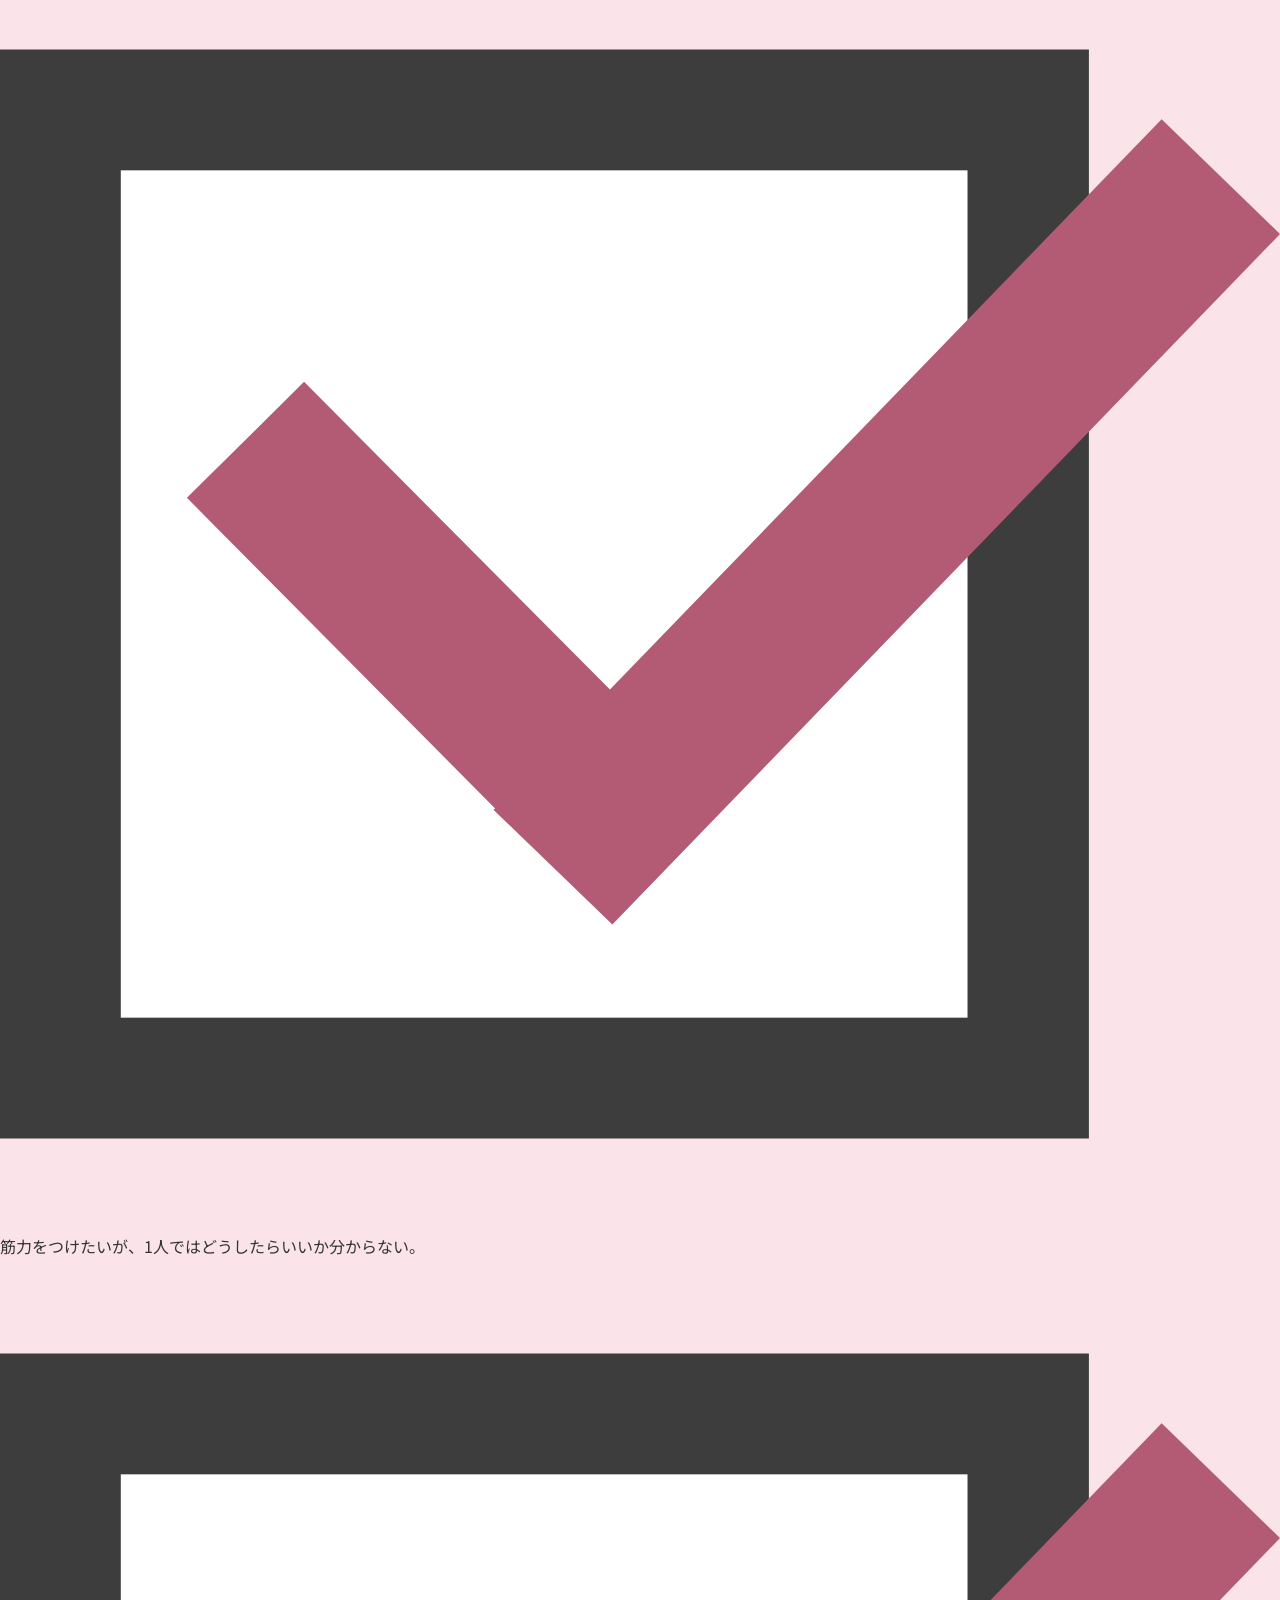
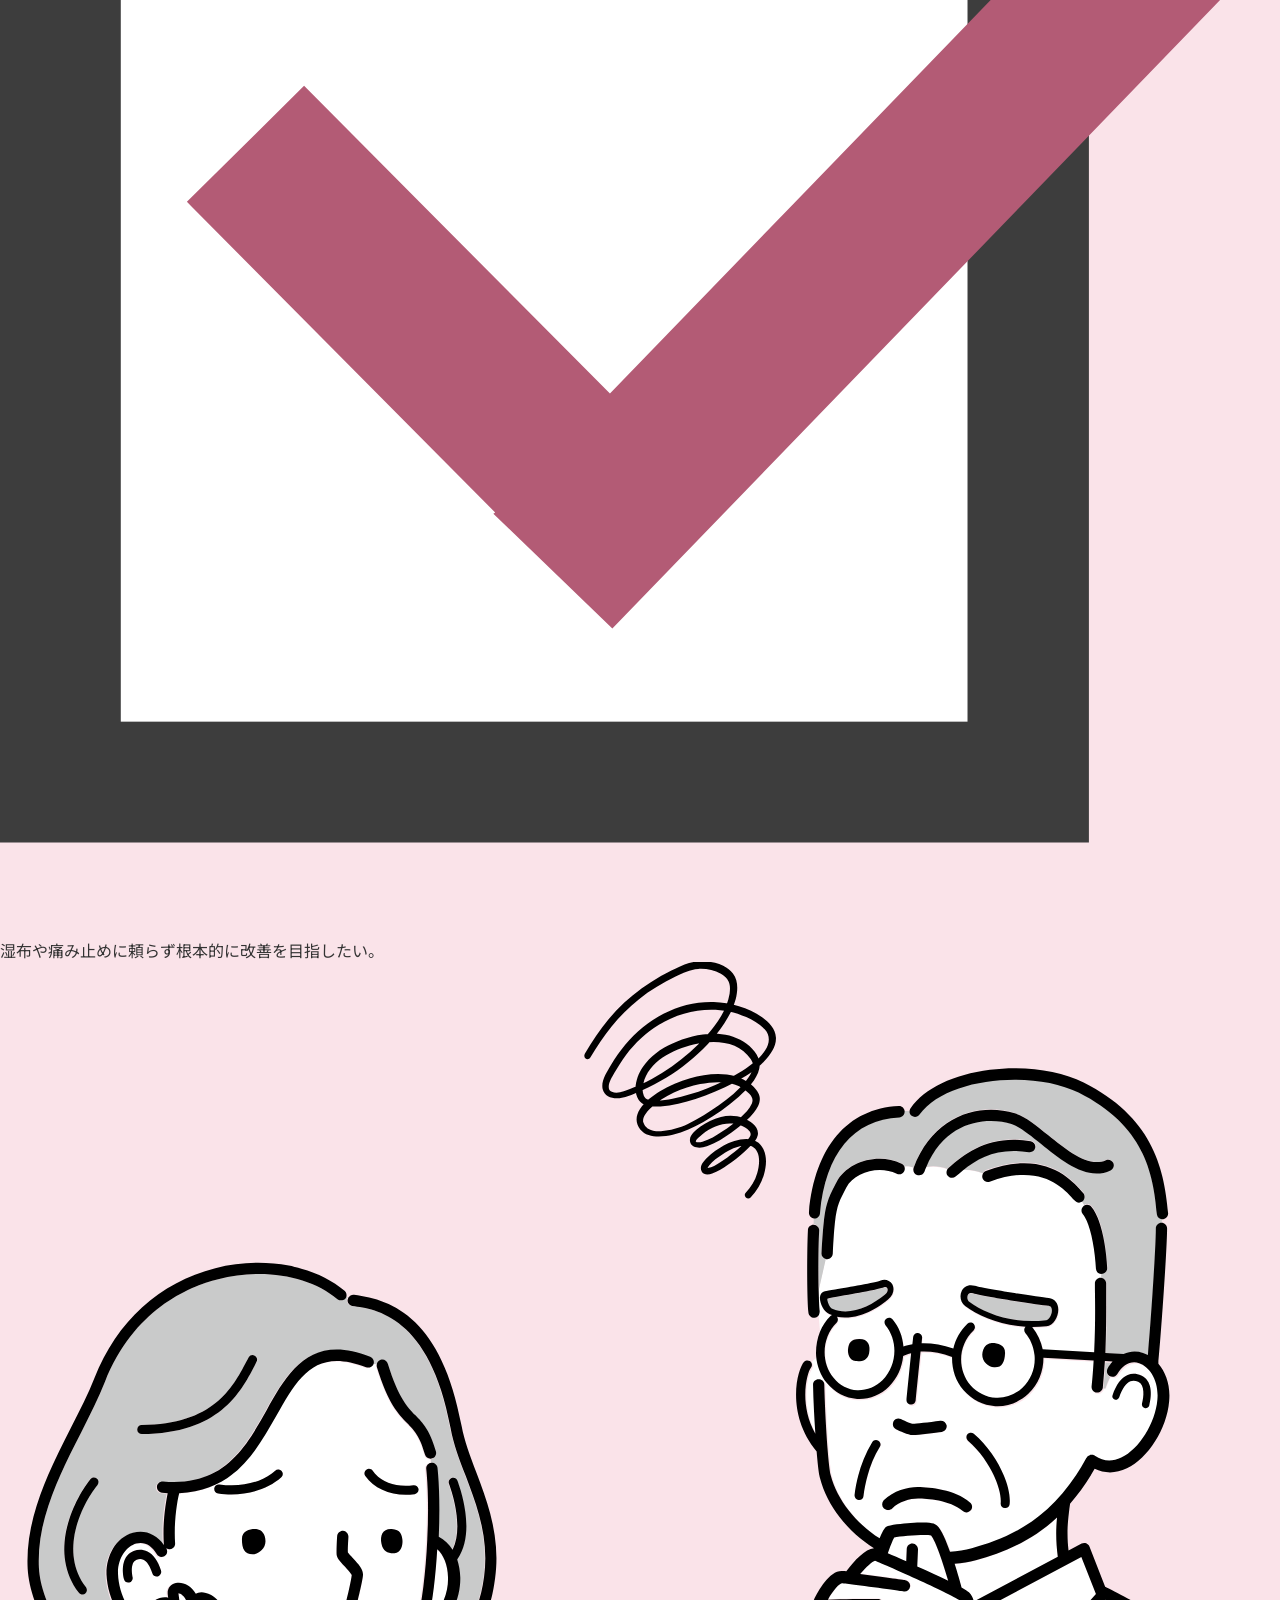
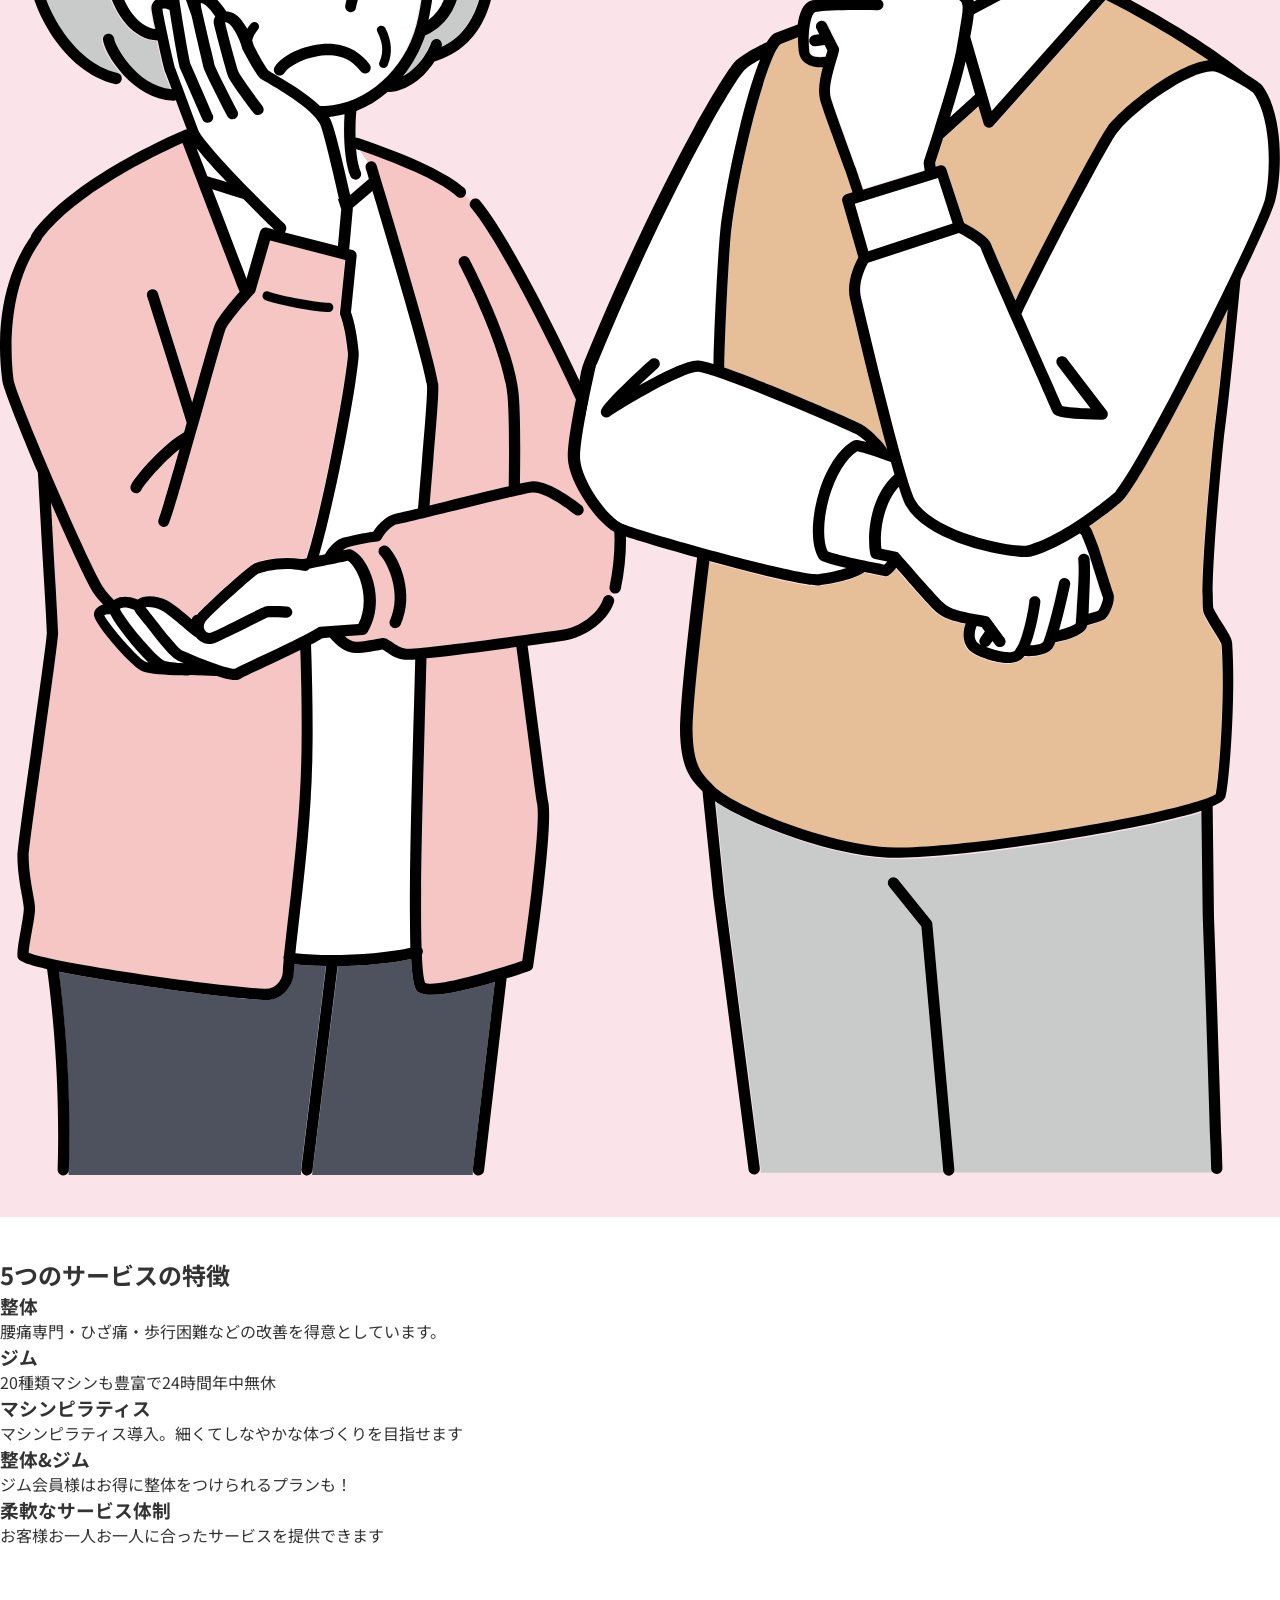
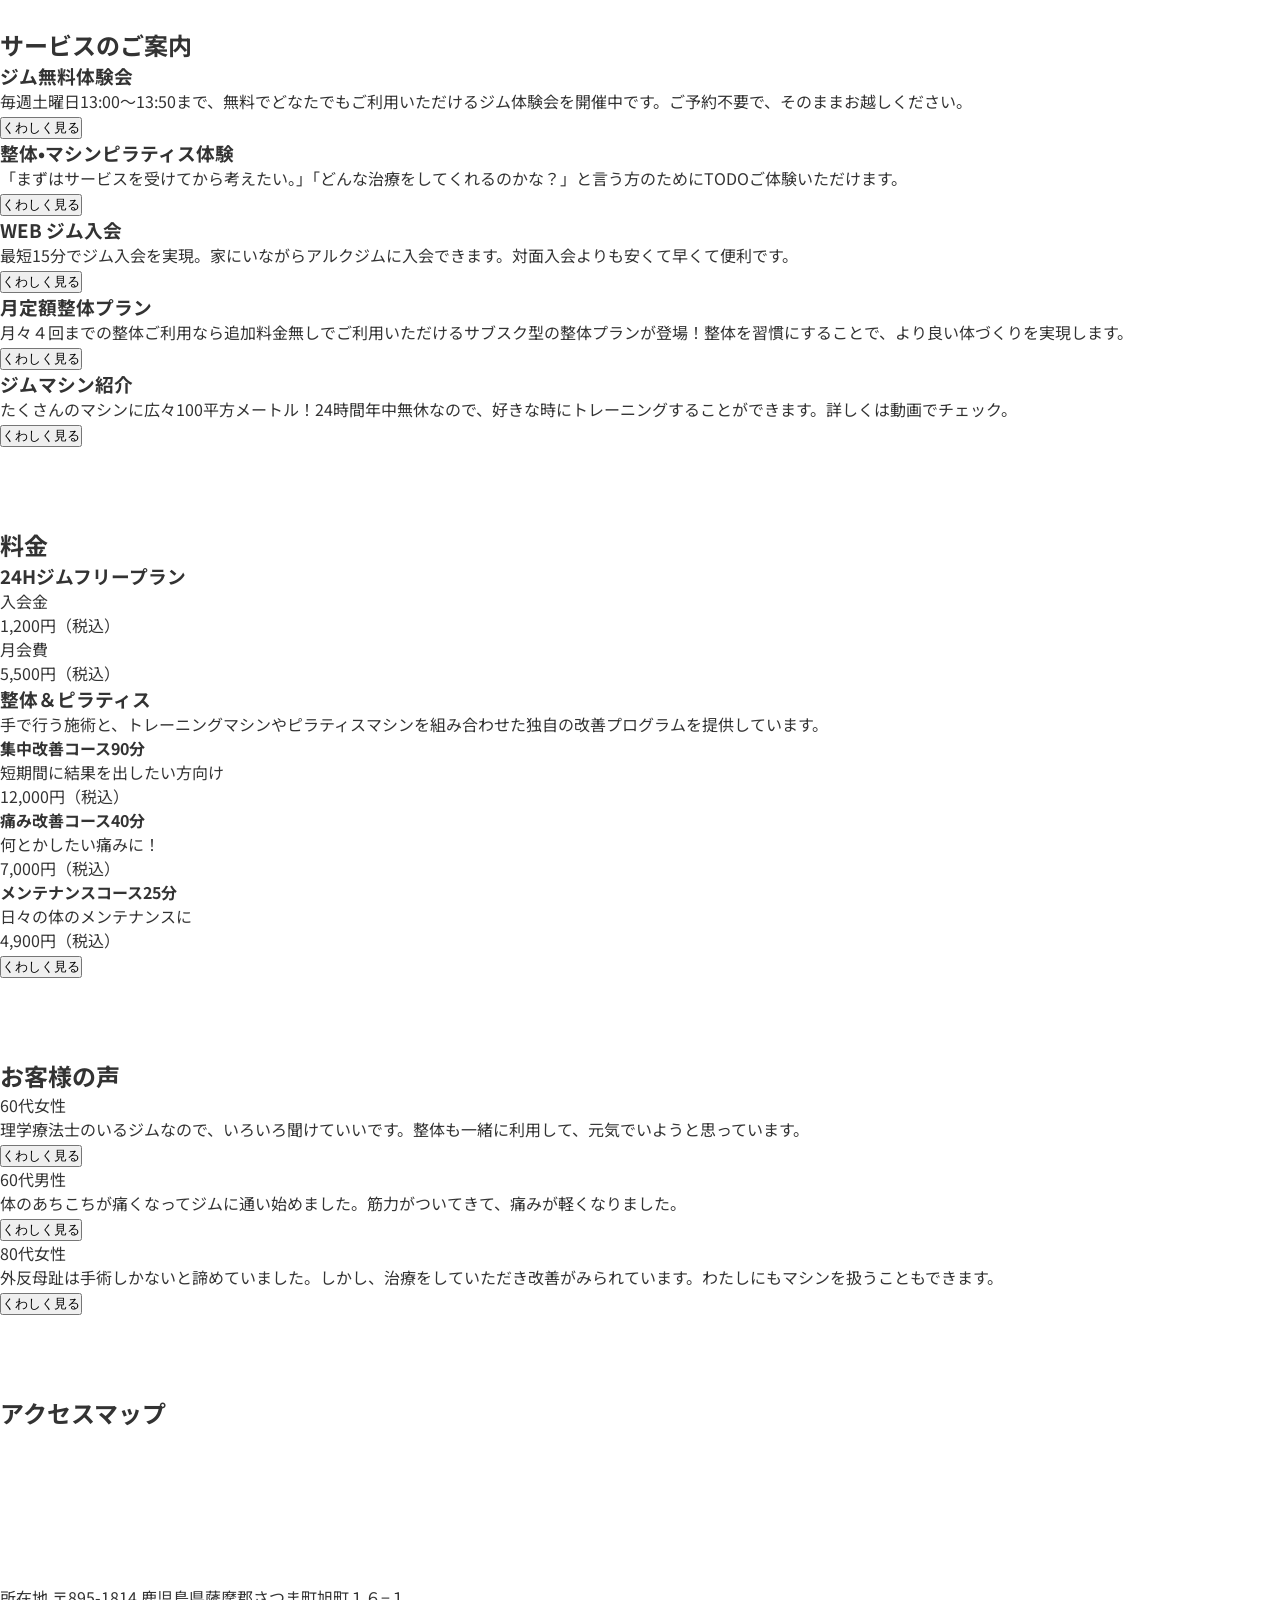
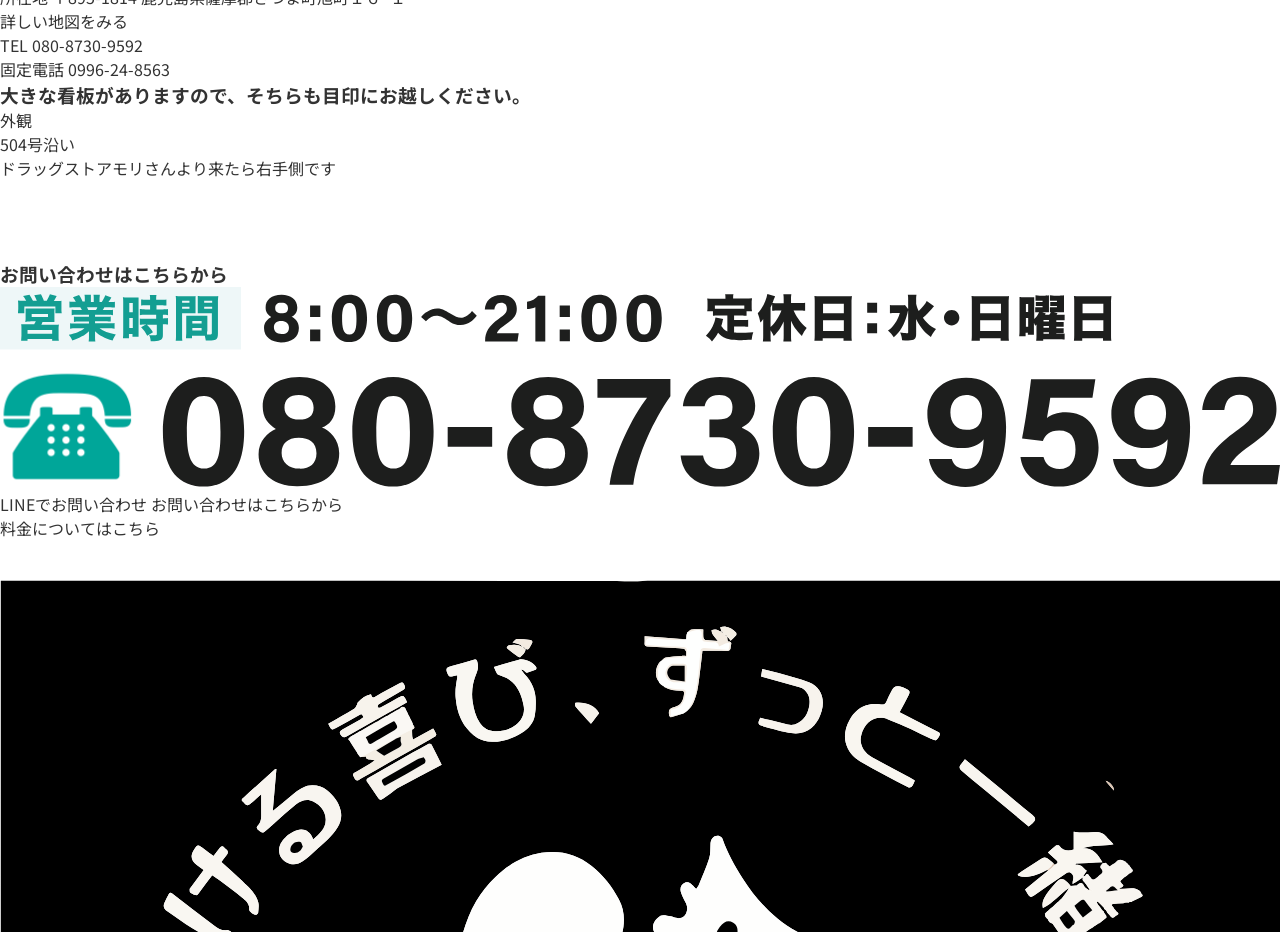
==== commit 21f4ed59: "Update intro section" ====
--- a/index.html
+++ b/index.html
@@ -34,7 +34,7 @@
           </button>
         </div>
       </div>
-      <nav id="header-nav" class="header-nav">
+      <nav id="header-nav" class="header-nav semibold">
         <ul>
           <li><a href="#">ホーム</a></li>
           <li><a href="#">Webジム入会</a></li>
@@ -57,7 +57,7 @@
       </picture>
       <div class="notifications">
         <h2 class="theme-color-text">お知らせ</h2>
-        <ul>
+        <ul class="bold">
           <li>
             <a href="">
               <span>2025.08.21</span>
@@ -86,18 +86,20 @@
         </ul>
       </div>
     </section>
-    <section>
-      <div>
-        <h2>動ける喜び、ずっと一緒に。</h2>
-        <p>アルク整体ジムは整体とフィットネスジムを融合させた
-あなただけのサービスを提供します。</p>
-        <p>実務経験15年以上の国家資格所有者が対応いたします。
-アルク整体ジムで、あなたの健康をお手伝いします。</p>
+    <section class="intro-section">
+      <div class="intro-content">
+        <div>
+          <h2 class="section-heading"><span style="color: #009fe8;">動ける</span>喜び、ずっと<span style="color: #e77193;">一緒</span>に。</h2>
+          <p class="bold">アルク整体ジムは整体とフィットネスジムを融合させた
+  あなただけのサービスを提供します。</p>
+          <p>実務経験15年以上の国家資格所有者が対応いたします。
+  アルク整体ジムで、あなたの健康をお手伝いします。</p>
+        </div>
         <img src="assets/images/photos/seitai-session.png" alt="">
       </div>
     </section>
-    <section>
-      <h2>こんなお悩みはありませんか？</h2>
+    <section class="checklist-section">
+      <h2 class="section-heading">こんな<span style="color: #e77193;">お悩み</span>はありませんか？</h2>
       <ul>
         <li>
           <img src="assets/images/icons/checkbox-icon.svg" alt="">
--- a/styles.css
+++ b/styles.css
@@ -1,6 +1,7 @@
 @import url('https://fonts.googleapis.com/css2?family=Noto+Sans+JP:wght@100..900&display=swap');
 
 :root {
+  --color-carousel-pink: #fae3e9;
   --color-cherub: #fae0e7;
   --color-cosmic: #713748;
   --color-deep-blush: #e77193;
@@ -28,6 +29,10 @@
   font-weight: normal;
 }
 
+section {
+  padding: 2.5rem 0;
+}
+
 img {
   display: block;
 }
@@ -37,6 +42,14 @@
   text-decoration: none;
 }
 
+.bold {
+  font-weight: 700;
+}
+
+.semibold {
+  font-weight: 600;
+}
+
 .btn {
   cursor: pointer;
   display: block;
@@ -49,6 +62,12 @@
 
 .theme-color-text {
   color: var(--color-deep-blush);
+}
+
+.section-heading {
+  font-size: 2.5rem;
+  font-weight: 800;
+  text-align: center;
 }
 
 .header {
@@ -81,7 +100,6 @@
   border-radius: 0.5rem;
   color: var(--color-white);
   display: flex;
-  font-weight: bold;
   gap: 0.25rem;
   height: 2.5rem;
   overflow: hidden;
@@ -158,7 +176,6 @@
 .header-nav a {
   display: block;
   font-size: inherit;
-  font-weight: 600;
   padding: 1rem 0;
   text-align: center;
 }
@@ -250,6 +267,8 @@
 
 .notifications {
   background-color: var(--color-white);
+  /* border-radius: 1rem; */
+  margin: auto;
   padding: 1rem;
 }
 
@@ -258,7 +277,6 @@
   display: flex;
   flex-direction: column;
   font-size: 1.125em;
-  font-weight: 700;
   gap: 0.5rem;
   list-style-position: inside;
 }
@@ -277,4 +295,49 @@
     transform: unset;
     width: 30%;
   }
+}
+
+.intro-section {
+  background-image: url(assets/images/sky-background.jpg);
+  background-position: center;
+  background-size: cover;
+}
+
+.intro-content {
+  align-items: center;
+  background-color: var(--color-white);
+  border-radius: 0.5rem;
+  display: flex;
+  flex-direction: column;
+  gap: 2rem;
+  margin: auto;
+  padding: 2rem;
+  text-align: center;
+  width: 90%;
+}
+
+.intro-content > div {
+  display: flex;
+  flex-direction: column;
+  gap: 1rem;
+}
+
+.intro-content img {
+  border-radius: 50%;
+  margin: auto;
+  width: 75%
+}
+
+@media only screen and (min-width: 1024px) {
+  .intro-content {
+    flex-direction: row-reverse;
+  }
+
+  .intro-content img {
+    width: 33.333%;
+  }
+}
+
+.checklist-section {
+  background-color: var(--color-carousel-pink);
 }
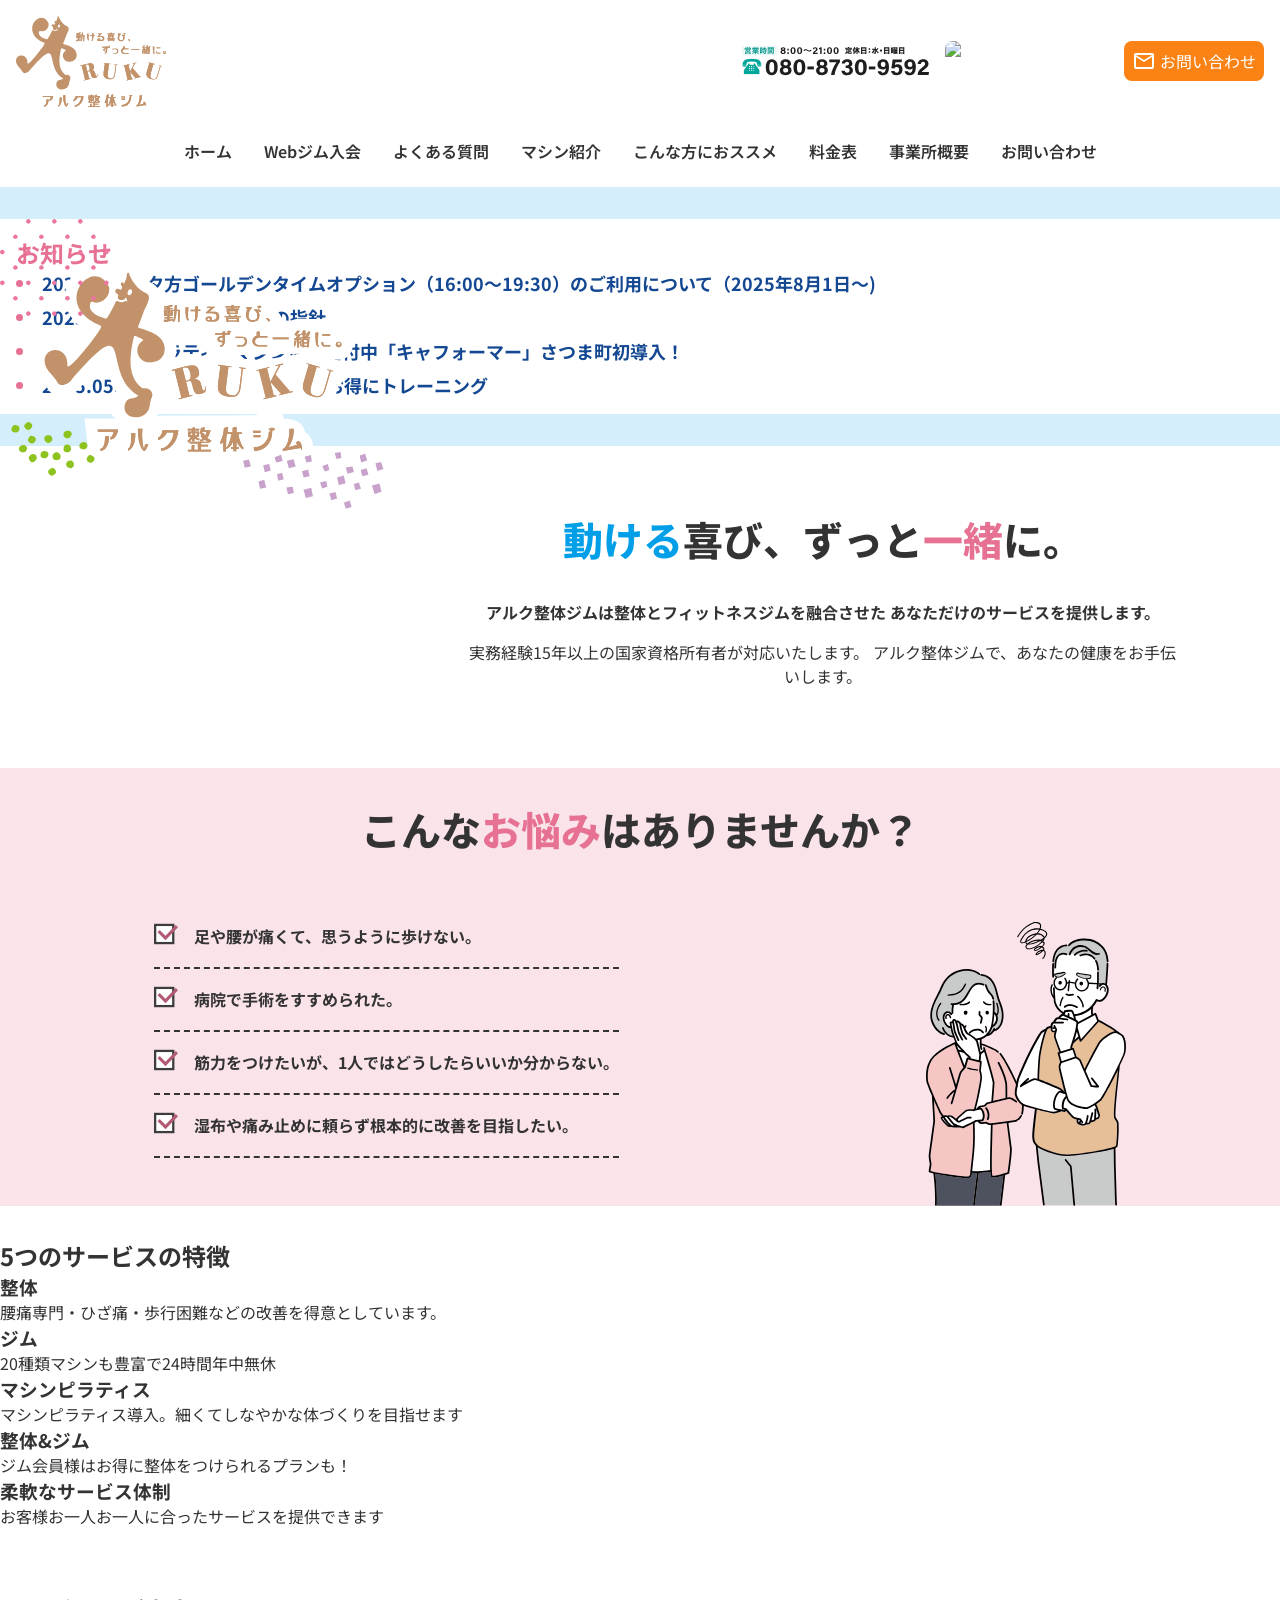
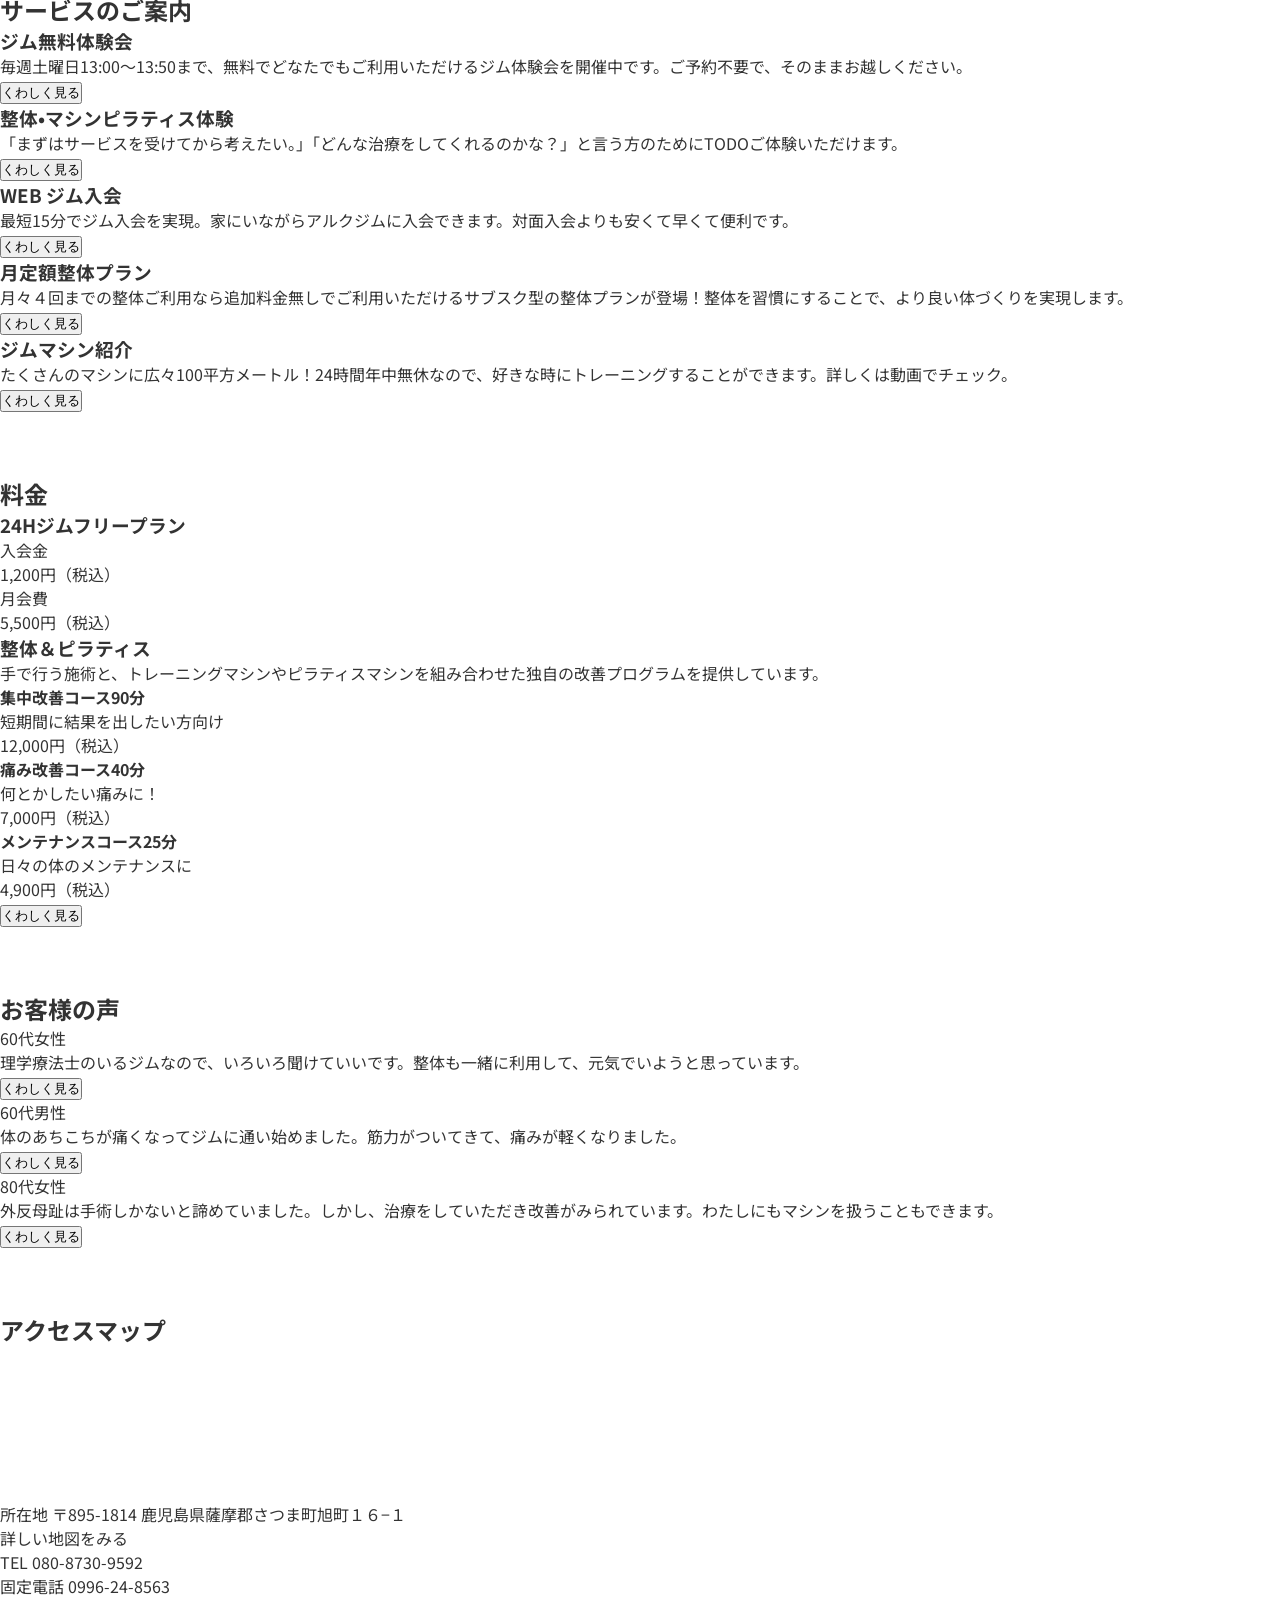
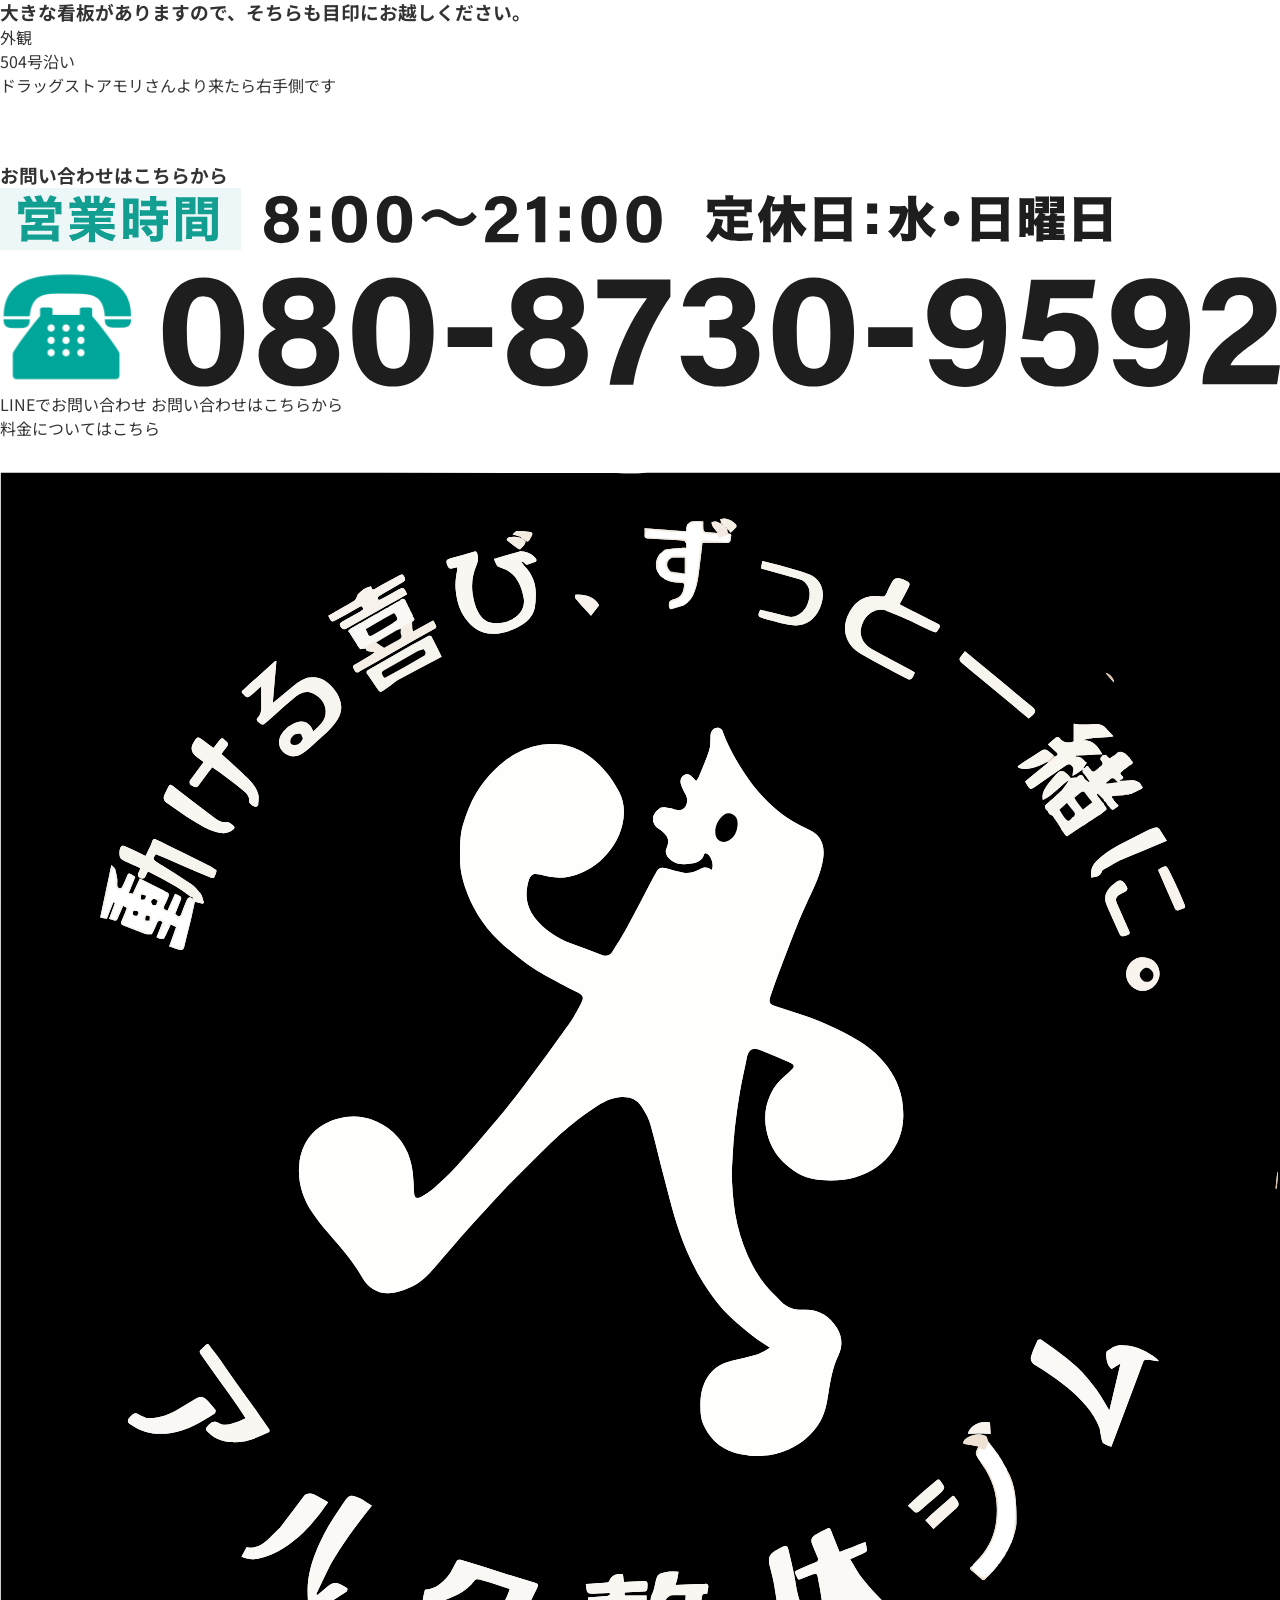
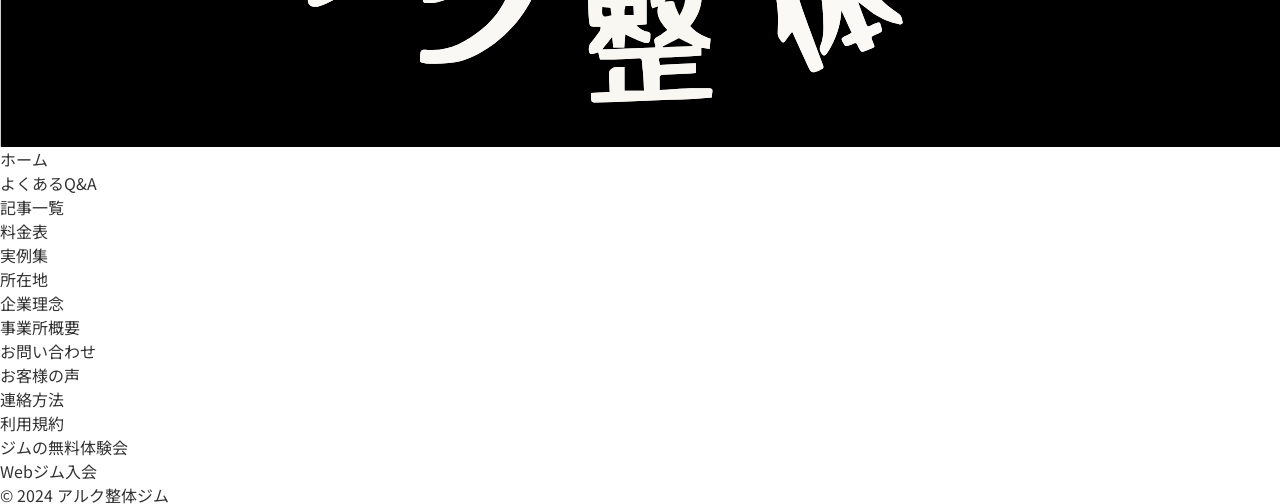
==== commit 779c2c73: "Update checklist section" ====
--- a/index.html
+++ b/index.html
@@ -100,25 +100,15 @@
     </section>
     <section class="checklist-section">
       <h2 class="section-heading">こんな<span style="color: #e77193;">お悩み</span>はありませんか？</h2>
-      <ul>
-        <li>
-          <img src="assets/images/icons/checkbox-icon.svg" alt="">
-          <span>足や腰が痛くて、思うように歩けない。</span>
-        </li>
-        <li>
-          <img src="assets/images/icons/checkbox-icon.svg" alt="">
-          <span>病院で手術をすすめられた。</span>
-        </li>
-        <li>
-          <img src="assets/images/icons/checkbox-icon.svg" alt="">
-          <span>筋力をつけたいが、1人ではどうしたらいいか分からない。</span>
-        </li>
-        <li>
-          <img src="assets/images/icons/checkbox-icon.svg" alt="">
-          <span>湿布や痛み止めに頼らず根本的に改善を目指したい。</span>
-        </li>
-      </ul>
-      <img src="assets/images/worrying-people.svg" alt="">
+      <div class="checklist-content">
+        <ul class="bold">
+          <li>足や腰が痛くて、思うように歩けない。</li>
+          <li>病院で手術をすすめられた。</li>
+          <li>筋力をつけたいが、1人ではどうしたらいいか分からない。</li>
+          <li>湿布や痛み止めに頼らず根本的に改善を目指したい。</li>
+        </ul>
+        <img src="assets/images/worrying-people.svg" alt="">
+      </div>
     </section>
     <section>
       <h2>5つのサービスの特徴</h2>
--- a/styles.css
+++ b/styles.css
@@ -12,7 +12,8 @@
   --color-tory-blue: #144892;
   --color-white: #ffffff;
 
-  --nav-dropdown-transition-time: 0.333s
+  --nav-dropdown-transition-time: 0.333s;
+  --section-y-padding: 2rem;
 }
 
 * {
@@ -30,7 +31,7 @@
 }
 
 section {
-  padding: 2.5rem 0;
+  padding: var(--section-y-padding) 0;
 }
 
 img {
@@ -67,6 +68,7 @@
 .section-heading {
   font-size: 2.5rem;
   font-weight: 800;
+  margin-bottom: 2rem;
   text-align: center;
 }
 
@@ -316,10 +318,8 @@
   width: 90%;
 }
 
-.intro-content > div {
-  display: flex;
-  flex-direction: column;
-  gap: 1rem;
+.intro-content p {
+  margin: 1rem 0;
 }
 
 .intro-content img {
@@ -340,4 +340,55 @@
 
 .checklist-section {
   background-color: var(--color-carousel-pink);
+  position: relative;
+  padding-bottom: 0;
+}
+
+.checklist-content {
+  display: flex;
+  flex-direction: column;
+}
+
+.checklist-content ul {
+  display: flex;
+  flex-direction: column;
+  margin: auto;
+  width: max-content;
+}
+
+.checklist-content li {
+  align-items: center;
+  border-bottom: 2px dashed var(--color-mine-shaft);
+  display: flex;
+  gap: 1rem;
+  padding: 1rem 0;
+}
+
+.checklist-content li::before {
+  aspect-ratio: 1;
+  content: url(assets/images/icons/checkbox-icon.svg);
+  display: inline-block;
+  width: 1.5rem;
+}
+
+.checklist-content > img {
+  bottom: 0;
+  margin: 1rem auto auto;
+  width: 180px;
+}
+
+@media only screen and (min-width: 768px) {
+  .checklist-section {
+    padding-bottom: var(--section-y-padding);
+  }
+
+  .checklist-content {
+    flex-direction: row;
+  }
+
+  .checklist-content > img {
+    margin: auto;
+    transform: translateY(var(--section-y-padding));
+    width: 200px;
+  }
 }
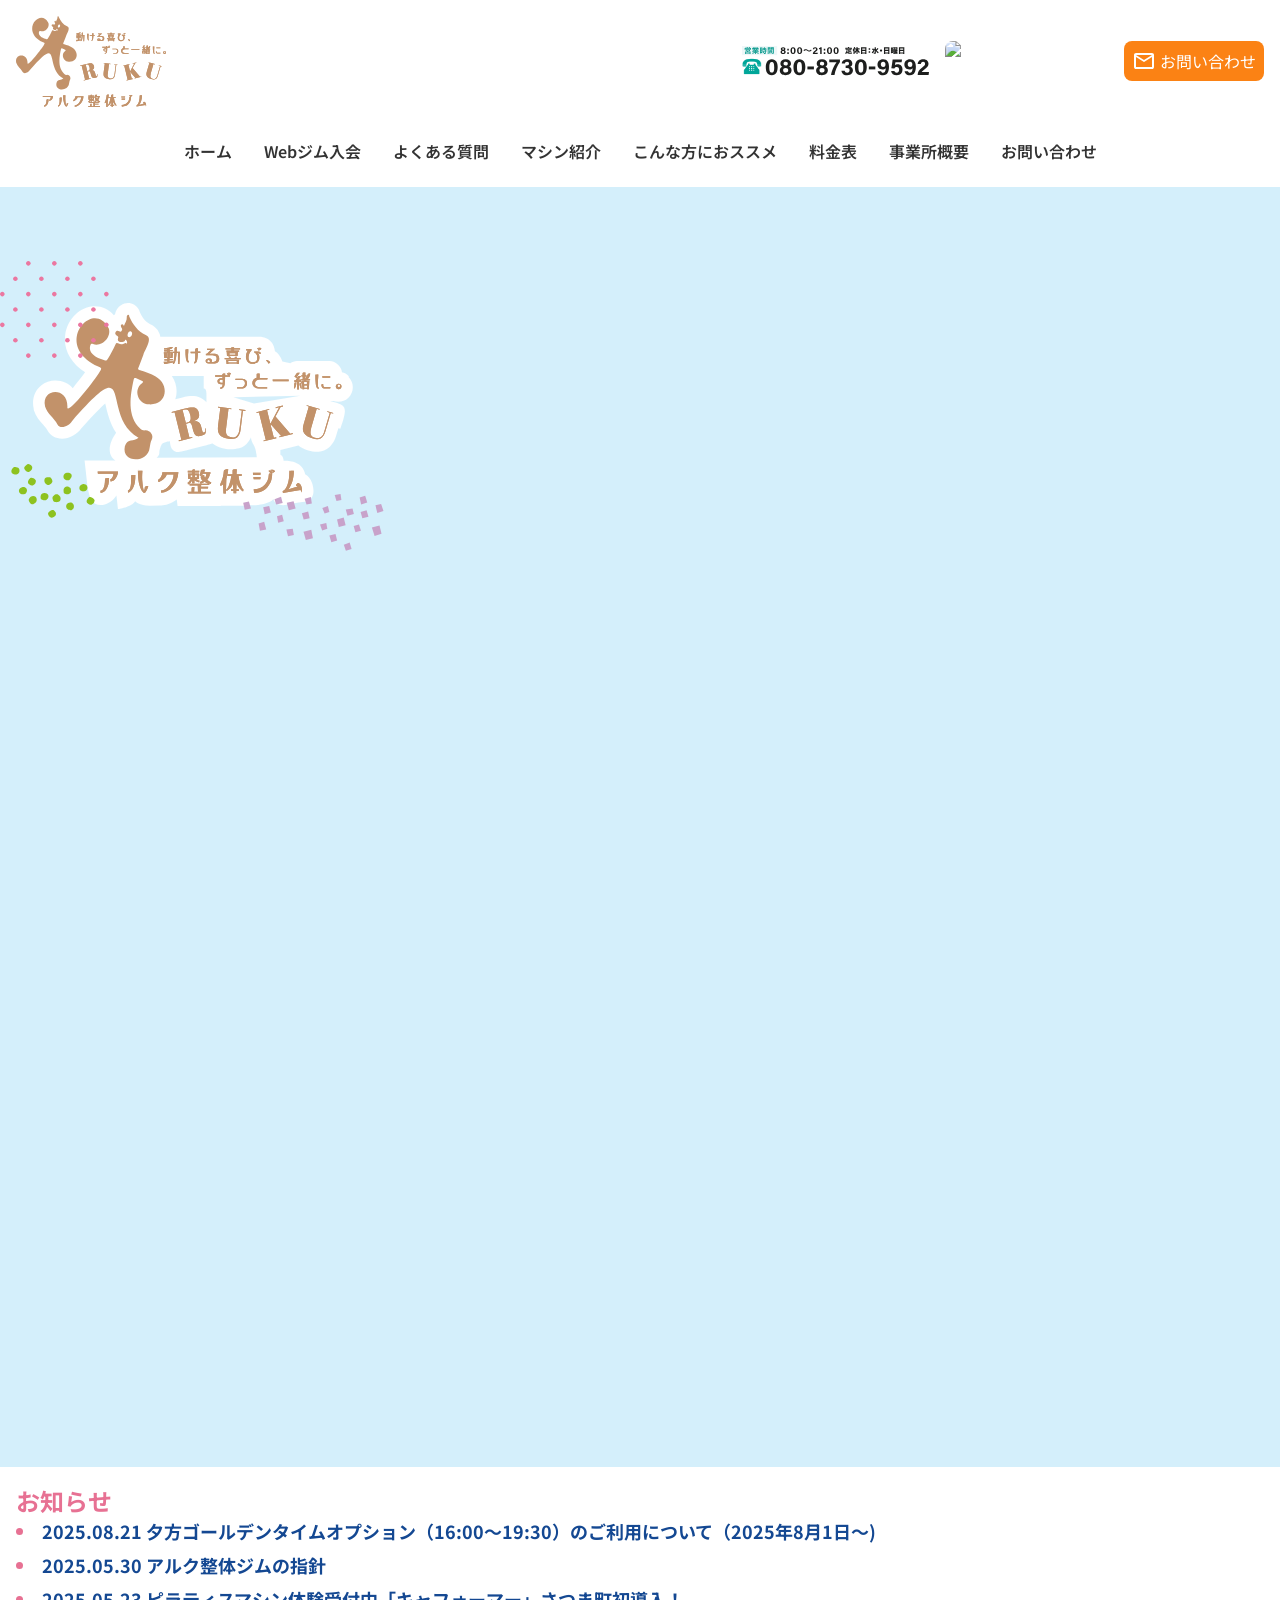
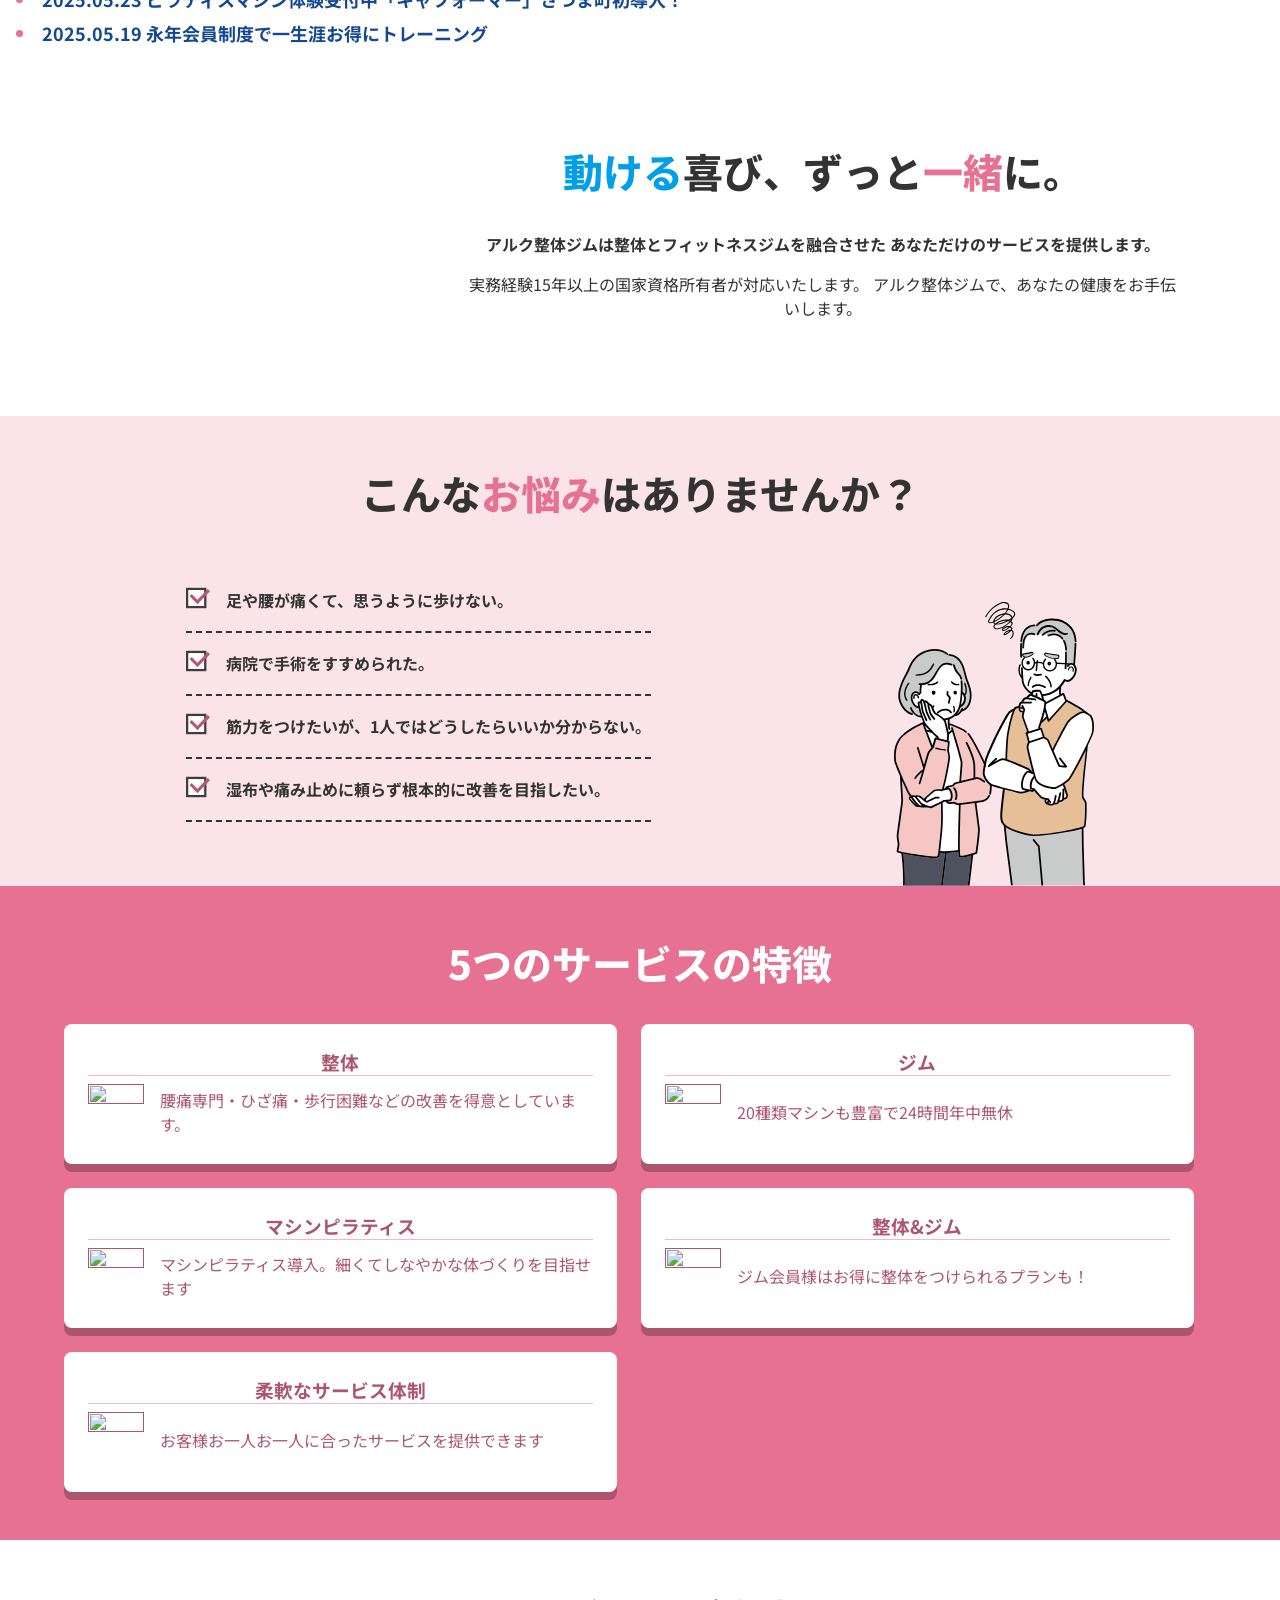
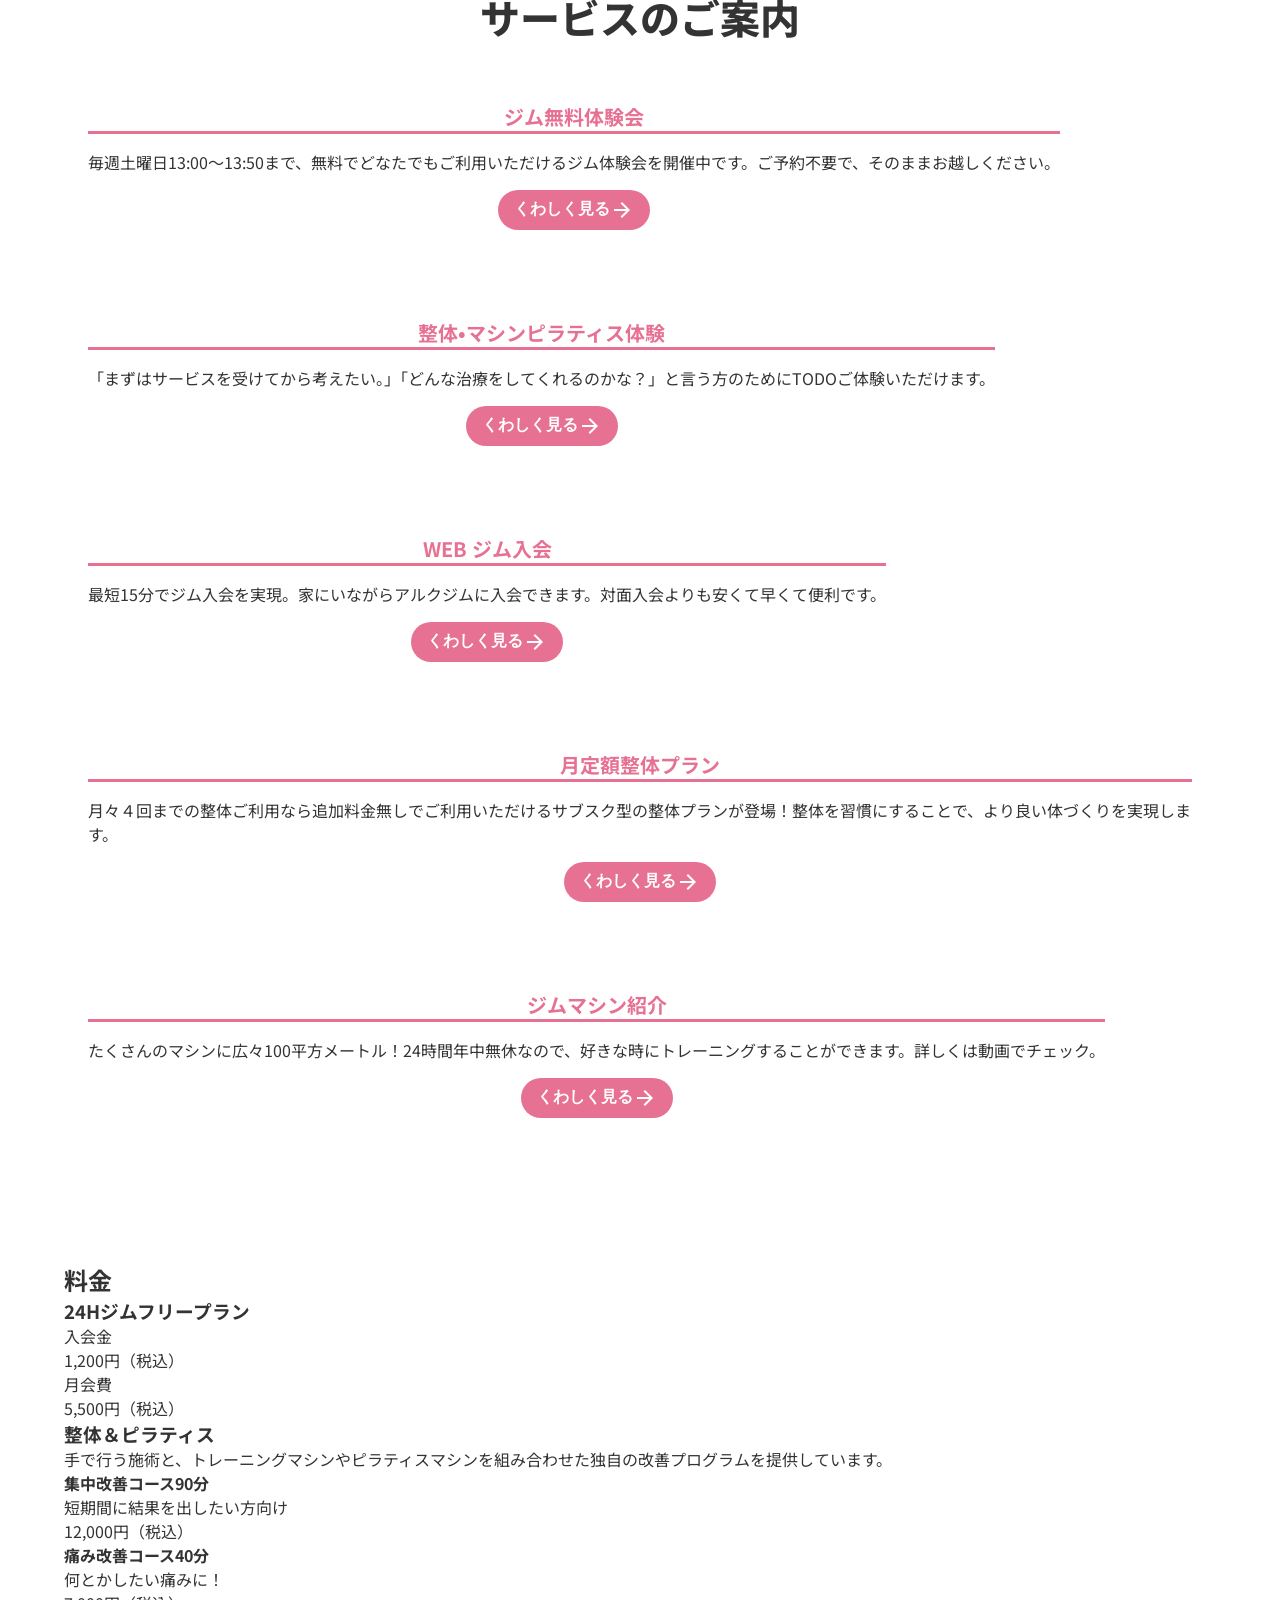
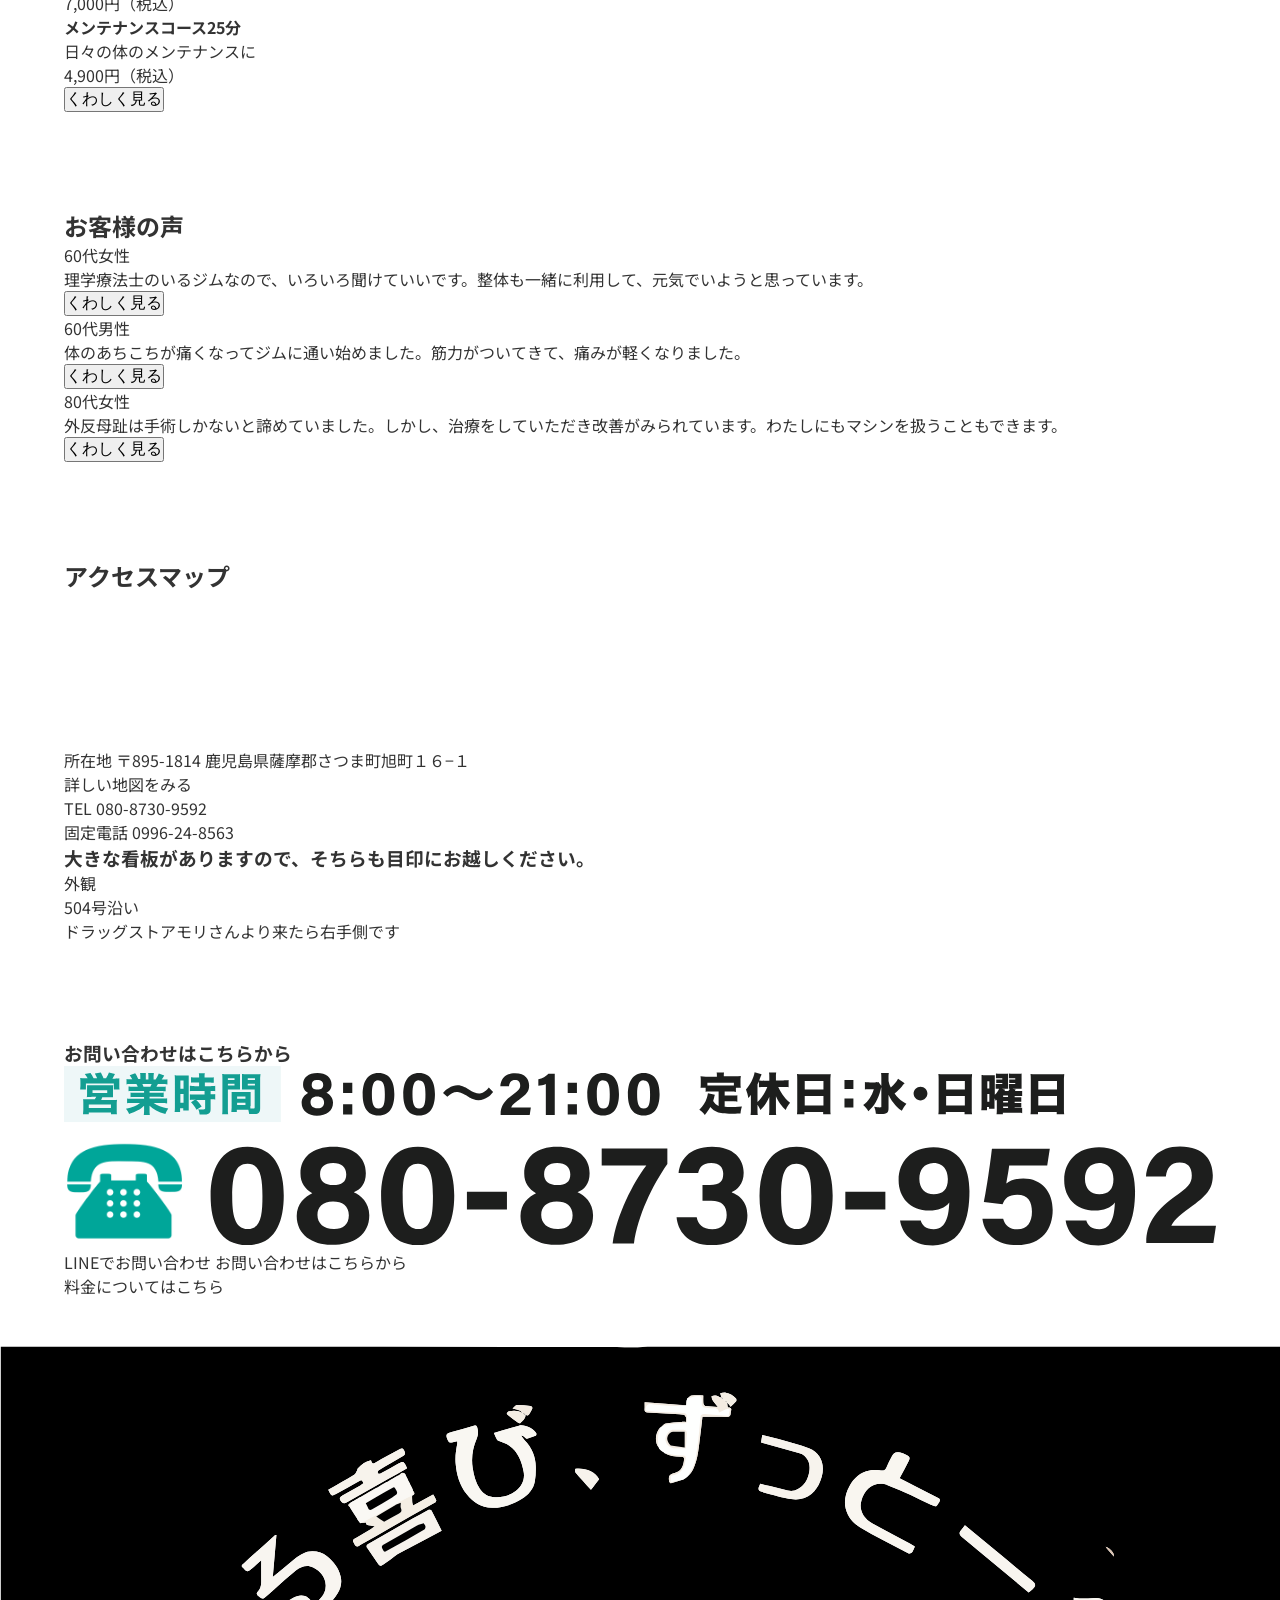
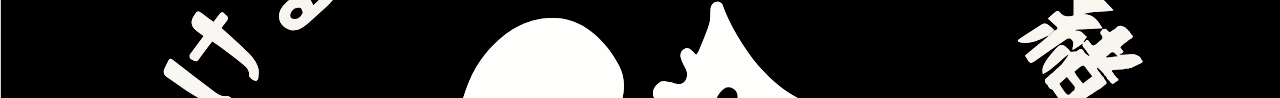
==== commit 8b72a22e: "Update Services section" ====
--- a/index.html
+++ b/index.html
@@ -15,19 +15,19 @@
           <img class="header-logo" src="assets/images/aruku-logo.svg" alt="動ける喜び、ずっと一緒に。アルク整体ジム">
         </a>
         <div>
-          <a id="header-phone-banner" class="btn header-btn" href="">
+          <a id="header-phone-banner" class="header-btn" href="">
             <img src="assets/images/phone-banner.svg" alt="080-8730-9592">
           </a>
-          <a id="header-line-banner" class="btn header-btn" href="">
+          <a id="header-line-banner" class="header-btn" href="">
             <img src="assets/images/line-banner.png" alt="LINEでお問い合わせ">
           </a>
-          <a id="header-contact-btn" class="btn header-btn btn-contact" href="">
+          <a id="header-contact-btn" class="header-btn btn-contact" href="">
             <svg>
               <use href="assets/icons.svg#mail-icon"></use>
             </svg>
             <span>お問い合わせ</span>
           </a>
-          <button id="nav-dropdown-btn" class="btn">
+          <button id="nav-dropdown-btn">
             <svg>
               <use href="assets/icons.svg#menu-icon"></use>
             </svg>
@@ -86,7 +86,7 @@
         </ul>
       </div>
     </section>
-    <section class="intro-section">
+    <section class="intro">
       <div class="intro-content">
         <div>
           <h2 class="section-heading"><span style="color: #009fe8;">動ける</span>喜び、ずっと<span style="color: #e77193;">一緒</span>に。</h2>
@@ -98,7 +98,7 @@
         <img src="assets/images/photos/seitai-session.png" alt="">
       </div>
     </section>
-    <section class="checklist-section">
+    <section class="checklist">
       <h2 class="section-heading">こんな<span style="color: #e77193;">お悩み</span>はありませんか？</h2>
       <div class="checklist-content">
         <ul class="bold">
@@ -110,67 +110,89 @@
         <img src="assets/images/worrying-people.svg" alt="">
       </div>
     </section>
-    <section>
-      <h2>5つのサービスの特徴</h2>
-      <div>
-        <div>
+    <section class="service-features">
+      <h2 class="section-heading">5つのサービスの特徴</h2>
+      <div class="service-features-content">
+        <a class="service-feature-card" href="">
           <h3>整体</h3>
-          <img src="assets/images/icons/seitai-icon.png" alt="">
-          <p>腰痛専門・ひざ痛・歩行困難などの改善を得意としています。</p>
-        </div>
-        <div>
+          <div class="service-feature-card-content">
+            <img src="assets/images/icons/seitai-icon.png" alt="">
+            <p>腰痛専門・ひざ痛・歩行困難などの改善を得意としています。</p>
+          </div>
+        </a>
+        <a class="service-feature-card" href="">
           <h3>ジム</h3>
-          <img src="assets/images/icons/gym-icon.png" alt="">
-          <p>20種類マシンも豊富で24時間年中無休</p>
-        </div>
-        <div>
+          <div class="service-feature-card-content">
+            <img src="assets/images/icons/gym-icon.png" alt="">
+            <p>20種類マシンも豊富で24時間年中無休</p>
+          </div>
+        </a>
+        <a class="service-feature-card" href="">
           <h3>マシンピラティス</h3>
-          <img src="assets/images/icons/shield-icon.png" alt="">
-          <p>マシンピラティス導入。細くてしなやかな体づくりを目指せます</p>
-        </div>
-        <div>
+          <div class="service-feature-card-content">
+            <img src="assets/images/icons/shield-icon.png" alt="">
+            <p>マシンピラティス導入。細くてしなやかな体づくりを目指せます</p>
+          </div>
+        </a>
+        <a class="service-feature-card" href="">
           <h3>整体&ジム</h3>
-          <img src="assets/images/icons/toku-icon.png" alt="">
-          <p>ジム会員様はお得に整体をつけられるプランも！</p>
-        </div>
-        <div>
+          <div class="service-feature-card-content">
+            <img src="assets/images/icons/toku-icon.png" alt="">
+            <p>ジム会員様はお得に整体をつけられるプランも！</p>
+          </div>
+        </a>
+        <a class="service-feature-card" href="">
           <h3>柔軟なサービス体制</h3>
-          <img src="assets/images/icons/hand-heart-icon.png" alt="">
-          <p>お客様お一人お一人に合ったサービスを提供できます</p>
-        </div>
-      </div>
-    </section>
-    <section>
-      <h2>サービスのご案内</h2>
-      <div>
-        <h3>ジム無料体験会</h3>
-        <p>毎週土曜日13:00〜13:50まで、無料でどなたでもご利用いただけるジム体験会を開催中です。ご予約不要で、そのままお越しください。</p>
-        <button>くわしく見る</button>
-        <img src="assets/images/photos/gym-stock-1.jpg" alt="">
-      </div>
-      <div>
-        <h3>整体•マシンピラティス体験</h3>
-        <p>「まずはサービスを受けてから考えたい。」「どんな治療をしてくれるのかな？」と言う方のためにTODOご体験いただけます。</p>
-        <button>くわしく見る</button>
-        <img src="assets/images/photos/gym-stock-2.jpg" alt="">
-      </div>
-      <div>
-        <h3>WEB ジム入会</h3>
-        <p>最短15分でジム入会を実現。家にいながらアルクジムに入会できます。対面入会よりも安くて早くて便利です。</p>
-        <button>くわしく見る</button>
-        <img src="assets/images/photos/woman-browsing.jpg" alt="">
-      </div>
-      <div>
-        <h3>月定額整体プラン</h3>
-        <p>月々４回までの整体ご利用なら追加料金無しでご利用いただけるサブスク型の整体プランが登場！整体を習慣にすることで、より良い体づくりを実現します。</p>
-        <button>くわしく見る</button>
-        <img src="assets/images/photos/seitai-stock.jpg" alt="">
-      </div>
-      <div>
-        <h3>ジムマシン紹介</h3>
-        <p>たくさんのマシンに広々100平方メートル！24時間年中無休なので、好きな時にトレーニングすることができます。詳しくは動画でチェック。</p>
-        <button>くわしく見る</button>
-        <img src="assets/images/photos/seitai-stock.jpg" alt="">
+          <div class="service-feature-card-content">
+            <img src="assets/images/icons/hand-heart-icon.png" alt="">
+            <p>お客様お一人お一人に合ったサービスを提供できます</p>
+          </div>
+        </a>
+      </div>
+    </section>
+    <section class="service-introduction">
+      <h2 class="section-heading">サービスのご案内</h2>
+      <div class="section-content">
+        <div class="content-card">
+          <div>
+            <h3 class="theme-color-text">ジム無料体験会</h3>
+            <p>毎週土曜日13:00〜13:50まで、無料でどなたでもご利用いただけるジム体験会を開催中です。ご予約不要で、そのままお越しください。</p>
+            <button>くわしく見る</button>
+          </div>
+          <img src="assets/images/photos/gym-stock-1.jpg" alt="">
+        </div>
+        <div class="content-card">
+          <div>
+            <h3 class="theme-color-text">整体•マシンピラティス体験</h3>
+            <p>「まずはサービスを受けてから考えたい。」「どんな治療をしてくれるのかな？」と言う方のためにTODOご体験いただけます。</p>
+            <button>くわしく見る</button>
+          </div>
+          <img src="assets/images/photos/gym-stock-2.png" alt="">
+        </div>
+        <div class="content-card">
+          <div>
+            <h3 class="theme-color-text">WEB ジム入会</h3>
+            <p>最短15分でジム入会を実現。家にいながらアルクジムに入会できます。対面入会よりも安くて早くて便利です。</p>
+            <button>くわしく見る</button>
+          </div>
+          <img src="assets/images/photos/woman-browsing.jpg" alt="">
+        </div>
+        <div class="content-card">
+          <div>
+            <h3 class="theme-color-text">月定額整体プラン</h3>
+            <p>月々４回までの整体ご利用なら追加料金無しでご利用いただけるサブスク型の整体プランが登場！整体を習慣にすることで、より良い体づくりを実現します。</p>
+            <button>くわしく見る</button>
+          </div>
+          <img src="assets/images/photos/seitai-stock.jpg" alt="">
+        </div>
+        <div class="content-card">
+          <div>
+            <h3 class="theme-color-text">ジムマシン紹介</h3>
+            <p>たくさんのマシンに広々100平方メートル！24時間年中無休なので、好きな時にトレーニングすることができます。詳しくは動画でチェック。</p>
+            <button>くわしく見る</button>
+          </div>
+          <img src="assets/images/photos/gym-interior.jpg" alt="">
+        </div>
       </div>
     </section>
     <section>
--- a/styles.css
+++ b/styles.css
@@ -1,6 +1,7 @@
 @import url('https://fonts.googleapis.com/css2?family=Noto+Sans+JP:wght@100..900&display=swap');
 
 :root {
+  --color-cadillac: #ad556e;
   --color-carousel-pink: #fae3e9;
   --color-cherub: #fae0e7;
   --color-cosmic: #713748;
@@ -13,7 +14,8 @@
   --color-white: #ffffff;
 
   --nav-dropdown-transition-time: 0.333s;
-  --section-y-padding: 2rem;
+  --pill-radius: 999px;
+  --section-y-padding: 3rem;
 }
 
 * {
@@ -31,11 +33,18 @@
 }
 
 section {
-  padding: var(--section-y-padding) 0;
+  padding: var(--section-y-padding) 5vw; /* TODO */
 }
 
 img {
   display: block;
+}
+
+button {
+  cursor: pointer;
+  display: block;
+  font-size: inherit;
+  text-decoration: none;
 }
 
 a {
@@ -49,12 +58,6 @@
 
 .semibold {
   font-weight: 600;
-}
-
-.btn {
-  cursor: pointer;
-  display: block;
-  text-decoration: none;
 }
 
 .btn-contact {
@@ -241,6 +244,7 @@
 
 .hero-section {
   background-color: var(--color-foam);
+  padding: 0;
   position: relative;
 }
 
@@ -252,6 +256,7 @@
 #hero-logo-floating {
   position: absolute;
   left: 50%;
+  top: 5%;
   transform: translateX(-50%);
   width: 80%;
 }
@@ -299,7 +304,7 @@
   }
 }
 
-.intro-section {
+section.intro {
   background-image: url(assets/images/sky-background.jpg);
   background-position: center;
   background-size: cover;
@@ -315,7 +320,6 @@
   margin: auto;
   padding: 2rem;
   text-align: center;
-  width: 90%;
 }
 
 .intro-content p {
@@ -338,7 +342,7 @@
   }
 }
 
-.checklist-section {
+section.checklist {
   background-color: var(--color-carousel-pink);
   position: relative;
   padding-bottom: 0;
@@ -378,7 +382,7 @@
 }
 
 @media only screen and (min-width: 768px) {
-  .checklist-section {
+  section.checklist {
     padding-bottom: var(--section-y-padding);
   }
 
@@ -391,4 +395,127 @@
     transform: translateY(var(--section-y-padding));
     width: 200px;
   }
+}
+
+section.service-features {
+  background-color: var(--color-deep-blush);
+}
+
+section.service-features .section-heading {
+  color: var(--color-white);
+}
+
+.service-features-content {
+  align-items: stretch;
+  display: flex;
+  flex-direction: row;
+  flex-wrap: wrap;
+  gap: 1.5rem;
+  margin: auto;
+}
+
+.service-feature-card {
+  background-color: var(--color-white);
+  border-radius: 0.5rem;
+  box-shadow: 0 0.5rem 0 var(--color-cadillac);
+  color: var(--color-cadillac);
+  display: block;
+  padding: 1.5rem;
+  transition: 0.1s ease-in-out;
+  width: 100%;
+}
+
+.service-feature-card:hover {
+  box-shadow: none;
+  transform: translateY(0.5rem);
+}
+
+.service-feature-card h3 {
+  border-bottom: 1px solid color-mix(
+    in srgb,
+    var(--color-deep-blush) 50%,
+    transparent
+  );
+  margin-bottom: 0.5rem;
+  text-align: center;
+}
+
+.service-feature-card-content {
+  align-items: center;
+  display: flex;
+  gap: 1rem;
+}
+
+.service-feature-card-content > img {
+  aspect-ratio: 1;
+  width: 3.5rem;
+}
+
+@media only screen and (min-width: 768px) {
+  .service-feature-card {
+    width: 48%;
+  }
+}
+
+section.service-introduction {
+  background: url(assets/images/pink-textured-background.jpg);
+  background-position: center;
+  background-size: cover;
+}
+
+section.service-introduction .section-content {
+  align-items: stretch;
+  display: flex;
+  flex-direction: column;
+  gap: 1rem;
+}
+
+section.service-introduction .content-card {
+  background-color: var(--color-white);
+  border-radius: 0.5rem;
+  display: flex;
+  flex-direction: column;
+  padding: 1.5rem;
+}
+
+section.service-introduction .content-card > div {
+  display: flex;
+  flex-direction: column;
+  gap: 1rem;
+  margin-bottom: 1.5rem;
+}
+
+section.service-introduction .content-card h3 {
+  border-bottom: 3px solid var(--color-deep-blush);
+  font-size: 1.25rem;
+  text-align: center;
+}
+
+section.service-introduction .content-card button {
+  align-items: center;
+  background-color: var(--color-deep-blush);
+  border: none;
+  border-radius: var(--pill-radius);
+  color: white;
+  display: flex;
+  font-weight: bold;
+  justify-content: center;
+  margin: auto;
+  padding: 0.5rem 1rem;
+  width: fit-content;
+}
+
+section.service-introduction .content-card button::after {
+  content: url(assets/images/icons/right-arrow-icon.svg);
+  line-height: 0;
+}
+
+section.service-introduction .content-card img {
+  border-radius: 0.5rem;
+}
+
+@media only screen and (min-width: 768px) {
+  section.service-introduction .content-card {
+    flex-direction: row;
+  }
 }
